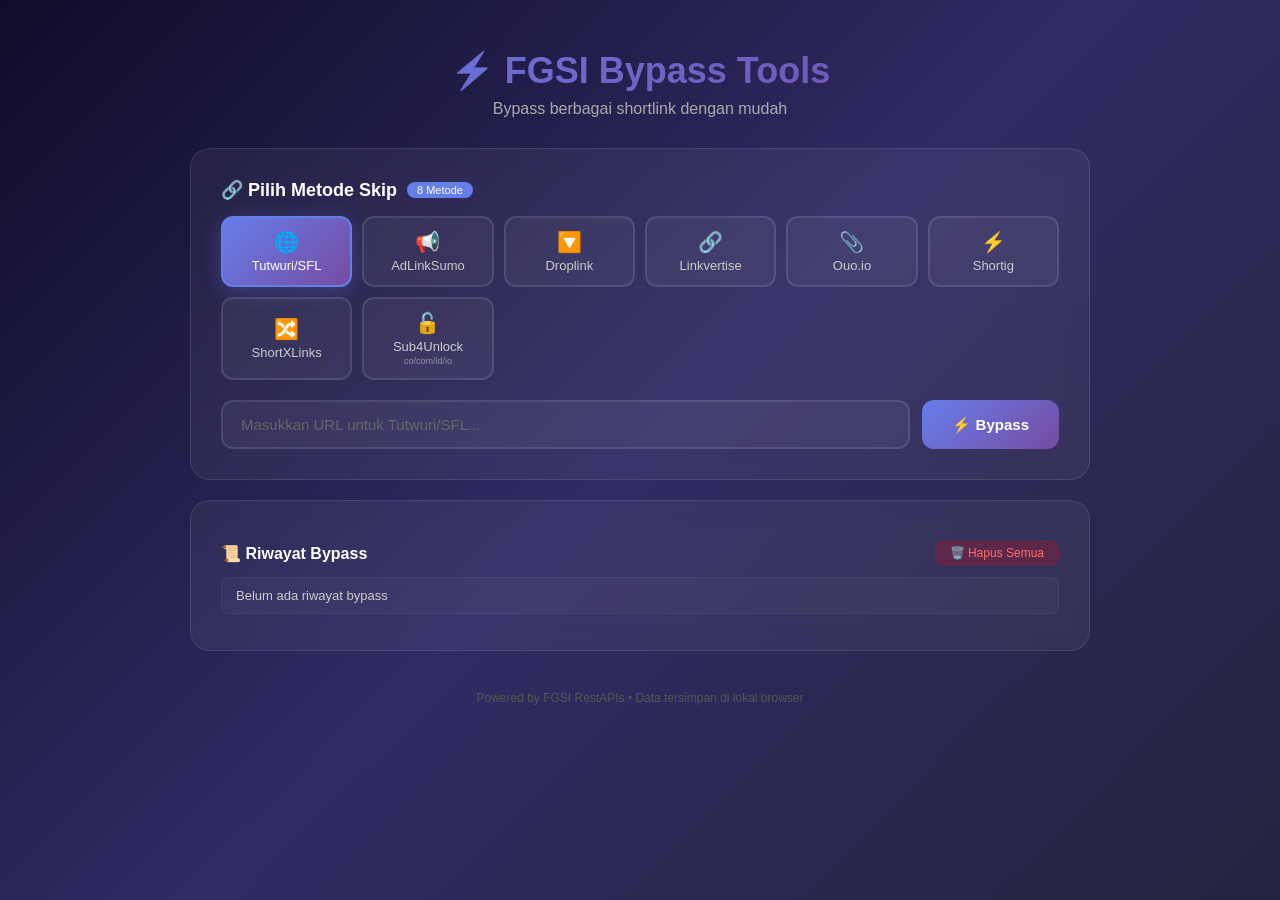
==== index.html @ 233e11e9 "Add files via upload" ====
<!DOCTYPE html>
<html lang="id">
<head>
    <meta charset="UTF-8">
    <meta name="viewport" content="width=device-width, initial-scale=1.0">
    <title>FGSI Bypass Tools</title>
    <style>
        * {
            margin: 0;
            padding: 0;
            box-sizing: border-box;
        }

        body {
            font-family: -apple-system, BlinkMacSystemFont, 'Segoe UI', Roboto, Oxygen, Ubuntu, sans-serif;
            background: linear-gradient(135deg, #0f0c29, #302b63, #24243e);
            min-height: 100vh;
            padding: 20px;
        }

        .container {
            max-width: 900px;
            margin: 0 auto;
        }

        .header {
            text-align: center;
            color: white;
            padding: 30px 0;
        }

        .header h1 {
            font-size: 36px;
            background: linear-gradient(135deg, #667eea, #764ba2);
            -webkit-background-clip: text;
            -webkit-text-fill-color: transparent;
        }

        .header p {
            color: #aaa;
            margin-top: 8px;
        }

        .card {
            background: rgba(255, 255, 255, 0.05);
            backdrop-filter: blur(10px);
            border-radius: 20px;
            padding: 30px;
            margin-bottom: 20px;
            border: 1px solid rgba(255, 255, 255, 0.1);
        }

        .card-title {
            color: white;
            font-size: 18px;
            font-weight: 600;
            margin-bottom: 15px;
            display: flex;
            align-items: center;
            gap: 10px;
        }

        .card-title .badge {
            background: #667eea;
            color: white;
            font-size: 11px;
            padding: 2px 10px;
            border-radius: 12px;
            font-weight: 500;
        }

        .service-grid {
            display: grid;
            grid-template-columns: repeat(auto-fill, minmax(130px, 1fr));
            gap: 10px;
            margin-bottom: 20px;
        }

        .service-btn {
            padding: 12px 10px;
            background: rgba(255, 255, 255, 0.05);
            border: 2px solid rgba(255, 255, 255, 0.1);
            border-radius: 12px;
            color: #ccc;
            cursor: pointer;
            transition: all 0.3s;
            font-size: 13px;
            font-weight: 500;
            text-align: center;
        }

        .service-btn:hover {
            background: rgba(102, 126, 234, 0.2);
            border-color: #667eea;
            transform: translateY(-2px);
        }

        .service-btn.active {
            background: linear-gradient(135deg, #667eea, #764ba2);
            border-color: #667eea;
            color: white;
            box-shadow: 0 4px 20px rgba(102, 126, 234, 0.3);
        }

        .service-btn .icon {
            display: block;
            font-size: 20px;
            margin-bottom: 4px;
        }

        .service-btn .sub {
            font-size: 9px;
            opacity: 0.6;
            display: block;
            margin-top: 2px;
        }

        .input-group {
            display: flex;
            gap: 12px;
            margin-top: 10px;
        }

        .input-field {
            flex: 1;
            padding: 14px 18px;
            background: rgba(255, 255, 255, 0.05);
            border: 2px solid rgba(255, 255, 255, 0.1);
            border-radius: 12px;
            color: white;
            font-size: 15px;
            transition: border-color 0.3s;
        }

        .input-field::placeholder {
            color: #666;
        }

        .input-field:focus {
            outline: none;
            border-color: #667eea;
        }

        .btn-primary {
            padding: 14px 30px;
            background: linear-gradient(135deg, #667eea, #764ba2);
            color: white;
            border: none;
            border-radius: 12px;
            font-size: 15px;
            font-weight: 600;
            cursor: pointer;
            transition: all 0.3s;
            white-space: nowrap;
        }

        .btn-primary:hover {
            transform: scale(1.05);
            box-shadow: 0 4px 20px rgba(102, 126, 234, 0.4);
        }

        .btn-primary:disabled {
            opacity: 0.5;
            cursor: not-allowed;
            transform: none;
        }

        .btn-secondary {
            padding: 8px 18px;
            background: rgba(255, 255, 255, 0.1);
            color: white;
            border: 1px solid rgba(255, 255, 255, 0.2);
            border-radius: 8px;
            cursor: pointer;
            font-size: 13px;
            transition: all 0.2s;
            text-decoration: none;
            display: inline-block;
        }

        .btn-secondary:hover {
            background: rgba(255, 255, 255, 0.2);
        }

        .btn-success {
            background: #28a745;
            border-color: #28a745;
        }

        .btn-success:hover {
            background: #218838;
        }

        .btn-original {
            background: #6c757d;
            border-color: #6c757d;
        }

        .btn-original:hover {
            background: #5a6268;
        }

        #resultArea {
            margin-top: 20px;
            display: none;
        }

        .result-card {
            background: rgba(255, 255, 255, 0.05);
            border-radius: 12px;
            padding: 20px;
            border-left: 4px solid #28a745;
        }

        .result-header {
            display: flex;
            justify-content: space-between;
            align-items: center;
            margin-bottom: 12px;
            color: white;
        }

        .result-content {
            word-break: break-all;
            color: #ddd;
            font-size: 14px;
            margin-bottom: 15px;
            padding: 12px;
            background: rgba(0, 0, 0, 0.3);
            border-radius: 8px;
            font-family: monospace;
        }

        .result-actions {
            display: flex;
            gap: 10px;
            flex-wrap: wrap;
        }

        .result-error {
            border-left-color: #dc3545;
        }

        .result-error .result-header span {
            color: #dc3545;
        }

        #loading {
            display: none;
            text-align: center;
            padding: 30px 0;
        }

        .spinner {
            width: 40px;
            height: 40px;
            border: 4px solid rgba(255, 255, 255, 0.1);
            border-top: 4px solid #667eea;
            border-radius: 50%;
            animation: spin 1s linear infinite;
            margin: 0 auto 15px;
        }

        @keyframes spin {
            0% { transform: rotate(0deg); }
            100% { transform: rotate(360deg); }
        }

        #loading p {
            color: #aaa;
        }

        .history-section {
            margin-top: 10px;
        }

        .history-header {
            display: flex;
            justify-content: space-between;
            align-items: center;
            margin-bottom: 12px;
        }

        .history-header h3 {
            color: white;
            font-size: 16px;
        }

        .btn-clear {
            padding: 4px 14px;
            background: rgba(255, 0, 0, 0.2);
            color: #ff6b6b;
            border: 1px solid rgba(255, 0, 0, 0.2);
            border-radius: 8px;
            cursor: pointer;
            font-size: 12px;
            transition: all 0.2s;
        }

        .btn-clear:hover {
            background: rgba(255, 0, 0, 0.3);
        }

        #historyList {
            list-style: none;
            max-height: 250px;
            overflow-y: auto;
        }

        #historyList li {
            padding: 10px 14px;
            background: rgba(255, 255, 255, 0.03);
            margin-bottom: 6px;
            border-radius: 8px;
            font-size: 13px;
            display: flex;
            justify-content: space-between;
            align-items: center;
            color: #ccc;
            border: 1px solid rgba(255, 255, 255, 0.05);
        }

        .history-link {
            color: #667eea;
            text-decoration: none;
            flex: 1;
            margin-right: 10px;
            overflow: hidden;
            text-overflow: ellipsis;
            white-space: nowrap;
        }

        .history-link:hover {
            text-decoration: underline;
        }

        .history-service {
            background: rgba(102, 126, 234, 0.3);
            color: #667eea;
            padding: 2px 10px;
            border-radius: 12px;
            font-size: 10px;
            font-weight: 600;
            white-space: nowrap;
        }

        .history-delete {
            background: none;
            border: none;
            color: #ff6b6b;
            cursor: pointer;
            font-size: 18px;
            padding: 0 5px;
        }

        .history-delete:hover {
            color: #ff0000;
        }

        .empty-history {
            color: #666;
            text-align: center;
            padding: 20px 0;
            font-size: 14px;
        }

        .auto-detect {
            color: #667eea;
            font-size: 12px;
            margin-top: 8px;
            padding: 8px 14px;
            background: rgba(102, 126, 234, 0.1);
            border-radius: 8px;
            display: none;
        }

        ::-webkit-scrollbar {
            width: 6px;
        }

        ::-webkit-scrollbar-track {
            background: rgba(255, 255, 255, 0.05);
            border-radius: 10px;
        }

        ::-webkit-scrollbar-thumb {
            background: #667eea;
            border-radius: 10px;
        }

        @media (max-width: 768px) {
            .card {
                padding: 20px;
            }

            .service-grid {
                grid-template-columns: repeat(auto-fill, minmax(100px, 1fr));
            }

            .input-group {
                flex-direction: column;
            }

            .btn-primary {
                width: 100%;
                justify-content: center;
            }

            .header h1 {
                font-size: 28px;
            }
        }

        @media (max-width: 480px) {
            .service-grid {
                grid-template-columns: repeat(3, 1fr);
            }

            .service-btn {
                font-size: 11px;
                padding: 10px 6px;
            }

            .service-btn .icon {
                font-size: 16px;
            }
        }
    </style>
</head>
<body>
    <div class="container">
        <div class="header">
            <h1>⚡ FGSI Bypass Tools</h1>
            <p>Bypass berbagai shortlink dengan mudah</p>
        </div>

        <div class="card">
            <div class="card-title">
                🔗 Pilih Metode Skip
                <span class="badge">8 Metode</span>
            </div>

            <div class="service-grid" id="serviceGrid">
                <button class="service-btn active" data-service="tutwuri">
                    <span class="icon">🌐</span>
                    Tutwuri/SFL
                </button>
                <button class="service-btn" data-service="adlinksumo">
                    <span class="icon">📢</span>
                    AdLinkSumo
                </button>
                <button class="service-btn" data-service="droplink">
                    <span class="icon">🔽</span>
                    Droplink
                </button>
                <button class="service-btn" data-service="linkvertise">
                    <span class="icon">🔗</span>
                    Linkvertise
                </button>
                <button class="service-btn" data-service="ouo">
                    <span class="icon">📎</span>
                    Ouo.io
                </button>
                <button class="service-btn" data-service="shortig">
                    <span class="icon">⚡</span>
                    Shortig
                </button>
                <button class="service-btn" data-service="shortxlinks">
                    <span class="icon">🔀</span>
                    ShortXLinks
                </button>
                <button class="service-btn" data-service="sub4unlock">
                    <span class="icon">🔓</span>
                    Sub4Unlock
                    <span class="sub">co/com/id/io</span>
                </button>
            </div>

            <div class="input-group">
                <input type="url" id="urlInput" placeholder="Masukkan URL target (contoh: https://sfl.gl/xxxxx)" class="input-field">
                <button id="bypassBtn" class="btn-primary">⚡ Bypass</button>
            </div>

            <div id="autoDetect" class="auto-detect">
                🔍 Mendeteksi metode otomatis: <span id="detectedService"></span>
            </div>

            <div id="loading">
                <div class="spinner"></div>
                <p>Memproses bypass...</p>
            </div>

            <div id="resultArea">
                <div class="result-card">
                    <div class="result-header">
                        <span id="resultTitle">✅ Hasil Bypass</span>
                        <span id="resultService" style="font-size:12px;color:#667eea;"></span>
                    </div>
                    <div id="resultContent" class="result-content"></div>
                    <div class="result-actions">
                        <button id="copyBtn" class="btn-secondary">📋 Copy</button>
                        <a id="resultLink" href="#" target="_blank" class="btn-secondary btn-success">🌍 Buka Link</a>
                        <button id="showOriginalBtn" class="btn-secondary btn-original" style="display:none;">📄 Lihat Original</button>
                    </div>
                    <div id="originalUrlDisplay" style="display:none;margin-top:10px;padding:10px;background:rgba(0,0,0,0.3);border-radius:8px;color:#888;font-size:12px;word-break:break-all;">
                        <strong>URL Original:</strong> <span id="originalUrlText"></span>
                    </div>
                </div>
            </div>
        </div>

        <div class="card">
            <div class="history-section">
                <div class="history-header">
                    <h3>📜 Riwayat Bypass</h3>
                    <button id="clearHistoryBtn" class="btn-clear">🗑️ Hapus Semua</button>
                </div>
                <ul id="historyList"></ul>
            </div>
        </div>

        <div style="text-align:center;color:#555;font-size:12px;padding:20px 0;">
            Powered by FGSI RestAPIs • Data tersimpan di lokal browser
        </div>
    </div>

    <script>
        // ============================================================
        // KONFIGURASI API
        // ============================================================
        const API_CONFIG = {
            tutwuri: {
                name: 'Tutwuri/SFL',
                endpoint: 'https://fgsi.dpdns.org/api/tools/skip/tutwuri',
                apikey: 'fgsiapi-19ddf32a-6d',
                domains: ['sfl.gl', 'tutwuri.com', 'tutwuri.id']
            },
            adlinksumo: {
                name: 'AdLinkSumo',
                endpoint: 'https://fgsi.dpdns.org/api/tools/skip/adlinksumo',
                apikey: 'fgsiapi-19ddf32a-6d',
                domains: ['adlinksumo.com', 'kalimbachords.net']
            },
            droplink: {
                name: 'Droplink',
                endpoint: 'https://fgsi.dpdns.org/api/tools/skip/droplink',
                apikey: 'fgsiapi-19ddf32a-6d',
                domains: ['droplink.co']
            },
            linkvertise: {
                name: 'Linkvertise',
                endpoint: 'https://fgsi.dpdns.org/api/tools/skip/linkvertise',
                apikey: 'fgsiapi-19ddf32a-6d',
                domains: ['linkvertise.com']
            },
            ouo: {
                name: 'Ouo.io',
                endpoint: 'https://fgsi.dpdns.org/api/tools/skip/ouo',
                apikey: 'fgsiapi-19ddf32a-6d',
                domains: ['ouo.io']
            },
            shortig: {
                name: 'Shortig',
                endpoint: 'https://fgsi.dpdns.org/api/tools/skip/shortig',
                apikey: 'fgsiapi-19ddf32a-6d',
                domains: ['shortig.com']
            },
            shortxlinks: {
                name: 'ShortXLinks',
                endpoint: 'https://fgsi.dpdns.org/api/tools/skip/shortxlinks',
                apikey: 'fgsiapi-19ddf32a-6d',
                domains: ['shortxlinks.in']
            },
            sub4unlock: {
                name: 'Sub4Unlock',
                endpoint: 'https://fgsi.dpdns.org/api/tools/skip/sub4unlock',
                apikey: 'fgsiapi-19ddf32a-6d',
                domains: ['sub4unlock.com', 'sub4unlock.co', 'sub4unlock.id', 'sub4unlock.io']
            }
        };

        // ============================================================
        // STATE
        // ============================================================
        let currentService = 'tutwuri';
        let history = JSON.parse(localStorage.getItem('fgsi_history') || '[]');
        let lastOriginalUrl = '';

        // ============================================================
        // DOM ELEMENTS
        // ============================================================
        const urlInput = document.getElementById('urlInput');
        const bypassBtn = document.getElementById('bypassBtn');
        const resultArea = document.getElementById('resultArea');
        const resultContent = document.getElementById('resultContent');
        const resultLink = document.getElementById('resultLink');
        const resultTitle = document.getElementById('resultTitle');
        const resultService = document.getElementById('resultService');
        const copyBtn = document.getElementById('copyBtn');
        const loading = document.getElementById('loading');
        const historyList = document.getElementById('historyList');
        const clearHistoryBtn = document.getElementById('clearHistoryBtn');
        const showOriginalBtn = document.getElementById('showOriginalBtn');
        const originalUrlDisplay = document.getElementById('originalUrlDisplay');
        const originalUrlText = document.getElementById('originalUrlText');
        const autoDetect = document.getElementById('autoDetect');
        const detectedService = document.getElementById('detectedService');

        // ============================================================
        // SERVICE SELECTOR
        // ============================================================
        document.querySelectorAll('.service-btn').forEach(btn => {
            btn.addEventListener('click', function() {
                document.querySelectorAll('.service-btn').forEach(b => b.classList.remove('active'));
                this.classList.add('active');
                currentService = this.dataset.service;
                urlInput.placeholder = `Masukkan URL untuk ${API_CONFIG[currentService].name}...`;
                resultArea.style.display = 'none';
                autoDetect.style.display = 'none';
            });
        });

        // ============================================================
        // AUTO DETECT DOMAIN
        // ============================================================
        function detectService(url) {
            try {
                const urlObj = new URL(url);
                const hostname = urlObj.hostname.toLowerCase();
                
                for (const [key, config] of Object.entries(API_CONFIG)) {
                    for (const domain of config.domains) {
                        if (hostname.includes(domain) || domain.includes(hostname)) {
                            return key;
                        }
                    }
                }
                return null;
            } catch {
                return null;
            }
        }

        urlInput.addEventListener('input', function() {
            const url = this.value.trim();
            if (url) {
                const detected = detectService(url);
                if (detected && detected !== currentService) {
                    autoDetect.style.display = 'block';
                    detectedService.textContent = API_CONFIG[detected].name;
                    detectedService.style.color = '#28a745';
                } else if (detected === currentService) {
                    autoDetect.style.display = 'block';
                    detectedService.textContent = API_CONFIG[detected].name + ' ✅';
                    detectedService.style.color = '#28a745';
                } else {
                    autoDetect.style.display = 'none';
                }
            } else {
                autoDetect.style.display = 'none';
            }
        });

        // ============================================================
        // BYPASS FUNCTION
        // ============================================================
        async function bypassUrl() {
            const url = urlInput.value.trim();
            if (!url) {
                alert('⚠️ Silakan masukkan URL terlebih dahulu!');
                return;
            }

            try {
                new URL(url);
            } catch {
                alert('⚠️ URL tidak valid! Pastikan diawali dengan http:// atau https://');
                return;
            }

            // Auto detect dan switch service
            const detected = detectService(url);
            let serviceToUse = currentService;
            if (detected) {
                serviceToUse = detected;
                // Highlight tombol yang sesuai
                document.querySelectorAll('.service-btn').forEach(b => {
                    b.classList.toggle('active', b.dataset.service === detected);
                });
            }

            loading.style.display = 'block';
            resultArea.style.display = 'none';
            bypassBtn.disabled = true;

            try {
                const config = API_CONFIG[serviceToUse];
                if (!config) throw new Error('Service tidak ditemukan');

                const apiUrl = `${config.endpoint}?apikey=${config.apikey}&url=${encodeURIComponent(url)}`;
                
                console.log(`📡 [${config.name}] Request ke:`, apiUrl);
                
                const response = await fetch(apiUrl);
                
                if (!response.ok) {
                    let errorMsg = `HTTP ${response.status}`;
                    try {
                        const errorData = await response.json();
                        if (errorData.message) errorMsg += `: ${errorData.message}`;
                    } catch {}
                    throw new Error(errorMsg);
                }

                const data = await response.json();
                console.log('📦 Response:', data);

                if (data.status === false) {
                    throw new Error(data.message || data.data?.message || 'Gagal bypass link!');
                }

                displayResult(data, url, config.name);
                saveHistory(url, data, config.name);

            } catch (error) {
                console.error('❌ Error:', error);
                showError(error.message);
            } finally {
                loading.style.display = 'none';
                bypassBtn.disabled = false;
            }
        }

        // ============================================================
        // SHOW ERROR
        // ============================================================
        function showError(message) {
            resultArea.style.display = 'block';
            const card = document.querySelector('.result-card');
            card.classList.add('result-error');
            
            resultTitle.textContent = '❌ Error';
            resultService.textContent = '';
            resultContent.textContent = message;
            resultLink.style.display = 'none';
            showOriginalBtn.style.display = 'none';
            originalUrlDisplay.style.display = 'none';
            copyBtn.textContent = '📋 Copy Error';
            
            setTimeout(() => {
                card.classList.remove('result-error');
                copyBtn.textContent = '📋 Copy';
            }, 5000);
        }

        // ============================================================
        // DISPLAY RESULT
        // ============================================================
        function displayResult(data, originalUrl, serviceName) {
            resultArea.style.display = 'block';
            document.querySelector('.result-card').classList.remove('result-error');
            
            let shortUrl = '#';
            let resultText = '';
            let originalLink = originalUrl;

            // Parse response
            if (data && data.status === true && data.data) {
                if (data.data.url) {
                    shortUrl = data.data.url;
                    resultText = data.data.url;
                }
                if (data.data.original) {
                    originalLink = data.data.original;
                }
                if (data.data.message && !resultText) {
                    resultText = data.data.message;
                }
            } else if (typeof data === 'string') {
                resultText = data;
                shortUrl = data;
            } else if (data.short_url || data.shortUrl) {
                shortUrl = data.short_url || data.shortUrl;
                resultText = shortUrl;
            } else if (data.result) {
                resultText = data.result;
                shortUrl = data.result;
            } else if (data.url) {
                shortUrl = data.url;
                resultText = data.url;
            } else {
                resultText = JSON.stringify(data, null, 2);
                shortUrl = '#';
            }

            // Validasi URL hasil
            if (shortUrl && !shortUrl.startsWith('http') && shortUrl !== '#') {
                shortUrl = 'https://' + shortUrl;
            }

            resultContent.textContent = resultText;
            resultLink.href = shortUrl;
            resultLink.target = '_blank';
            
            lastOriginalUrl = originalLink;
            resultTitle.textContent = '✅ Hasil Bypass';
            resultService.textContent = `via ${serviceName}`;
            
            if (originalLink && originalLink !== shortUrl && originalLink !== '#') {
                showOriginalBtn.style.display = 'inline-block';
                originalUrlText.textContent = originalLink;
            } else {
                showOriginalBtn.style.display = 'none';
                originalUrlDisplay.style.display = 'none';
            }
            
            if (shortUrl === '#' || shortUrl === '') {
                resultLink.style.display = 'none';
            } else {
                resultLink.style.display = 'inline-block';
            }

            copyBtn.textContent = '📋 Copy';
        }

        // ============================================================
        // SHOW ORIGINAL URL
        // ============================================================
        showOriginalBtn.addEventListener('click', function() {
            if (originalUrlDisplay.style.display === 'none') {
                originalUrlDisplay.style.display = 'block';
                showOriginalBtn.textContent = '🙈 Sembunyikan Original';
            } else {
                originalUrlDisplay.style.display = 'none';
                showOriginalBtn.textContent = '📄 Lihat Original';
            }
        });

        // ============================================================
        // SAVE HISTORY
        // ============================================================
        function saveHistory(originalUrl, data, serviceName) {
            let shortUrl = '#';
            
            if (data && data.status === true && data.data && data.data.url) {
                shortUrl = data.data.url;
            } else if (typeof data === 'string') {
                shortUrl = data;
            } else if (data.short_url || data.shortUrl) {
                shortUrl = data.short_url || data.shortUrl;
            } else if (data.result) {
                shortUrl = data.result;
            } else if (data.url) {
                shortUrl = data.url;
            }

            if (shortUrl && !shortUrl.startsWith('http') && shortUrl !== '#') {
                shortUrl = 'https://' + shortUrl;
            }

            history.unshift({
                original: originalUrl,
                short: shortUrl,
                service: serviceName,
                timestamp: new Date().toLocaleString('id-ID')
            });

            if (history.length > 50) history = history.slice(0, 50);
            
            localStorage.setItem('fgsi_history', JSON.stringify(history));
            renderHistory();
        }

        // ============================================================
        // RENDER HISTORY
        // ============================================================
        function renderHistory() {
            historyList.innerHTML = '';
            
            if (history.length === 0) {
                historyList.innerHTML = '<li class="empty-history">Belum ada riwayat bypass</li>';
                return;
            }
            
            history.forEach((item, index) => {
                const li = document.createElement('li');
                const shortLink = item.short && item.short !== '#' ? item.short : '#';
                li.innerHTML = `
                    <a href="${shortLink}" target="_blank" class="history-link" title="${item.original}">
                        ${item.original.length > 45 ? item.original.substring(0, 45) + '...' : item.original}
                    </a>
                    <span class="history-service">${item.service}</span>
                    <button class="history-delete" onclick="deleteHistory(${index})" title="Hapus">×</button>
                `;
                historyList.appendChild(li);
            });
        }

        window.deleteHistory = function(index) {
            history.splice(index, 1);
            localStorage.setItem('fgsi_history', JSON.stringify(history));
            renderHistory();
        };

        clearHistoryBtn.addEventListener('click', function() {
            if (confirm('⚠️ Yakin ingin menghapus semua riwayat?')) {
                history = [];
                localStorage.setItem('fgsi_history', JSON.stringify(history));
                renderHistory();
            }
        });

        // ============================================================
        // COPY
        // ============================================================
        copyBtn.addEventListener('click', function() {
            const text = resultContent.textContent;
            if (!text || text === '#') {
                alert('Tidak ada link untuk disalin!');
                return;
            }

            navigator.clipboard.writeText(text).then(() => {
                copyBtn.textContent = '✅ Copied!';
                setTimeout(() => copyBtn.textContent = '📋 Copy', 2000);
            }).catch(() => {
                const textarea = document.createElement('textarea');
                textarea.value = text;
                document.body.appendChild(textarea);
                textarea.select();
                document.execCommand('copy');
                document.body.removeChild(textarea);
                copyBtn.textContent = '✅ Copied!';
                setTimeout(() => copyBtn.textContent = '📋 Copy', 2000);
            });
        });

        // ============================================================
        // EVENT LISTENERS
        // ============================================================
        urlInput.addEventListener('keypress', function(e) {
            if (e.key === 'Enter') bypassUrl();
        });

        bypassBtn.addEventListener('click', bypassUrl);

        // ============================================================
        // INIT
        // ============================================================
        renderHistory();
        urlInput.placeholder = `Masukkan URL untuk ${API_CONFIG.tutwuri.name}...`;

        console.log('🚀 FGSI Bypass Tools Loaded!');
        console.log(`📊 ${Object.keys(API_CONFIG).length} metode skip tersedia`);
        console.log(`📜 ${history.length} riwayat tersimpan`);
    </script>
</body>
</html>
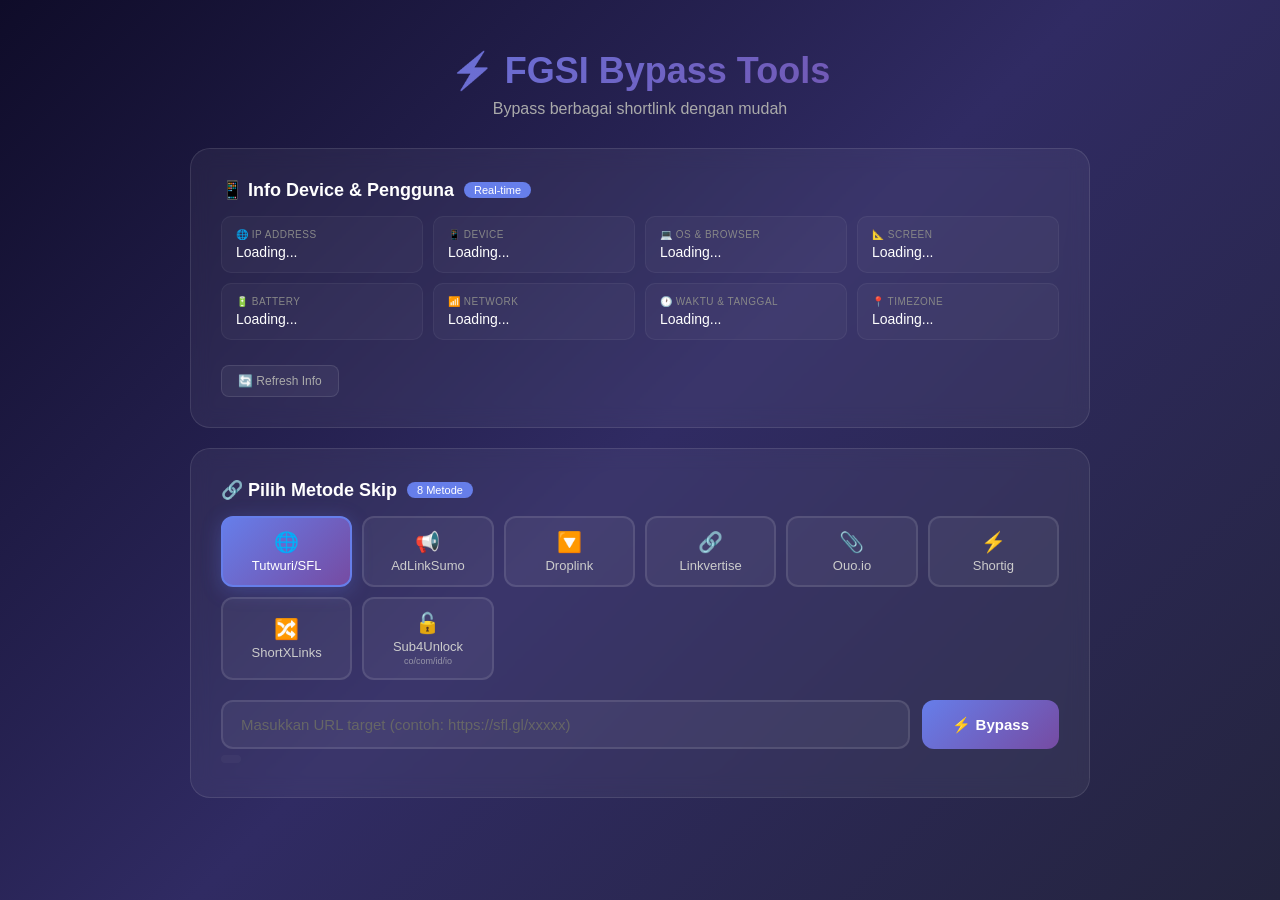
==== commit b15ff514: "Enhance UI with device info card and title update Added device information card and updated title." ====
--- a/index.html
+++ b/index.html
@@ -3,7 +3,7 @@
 <head>
     <meta charset="UTF-8">
     <meta name="viewport" content="width=device-width, initial-scale=1.0">
-    <title>FGSI Bypass Tools</title>
+    <title>FGSI Bypass Tools + Device Info</title>
     <style>
         * {
             margin: 0;
@@ -229,12 +229,18 @@
             background: rgba(0, 0, 0, 0.3);
             border-radius: 8px;
             font-family: monospace;
+            max-height: 300px;
+            overflow-y: auto;
         }
 
         .result-actions {
             display: flex;
             gap: 10px;
             flex-wrap: wrap;
+        }
+
+        .result-warning {
+            border-left-color: #ffc107;
         }
 
         .result-error {
@@ -374,6 +380,139 @@
             display: none;
         }
 
+        .debug-info {
+            color: #666;
+            font-size: 11px;
+            margin-top: 10px;
+            padding: 8px 12px;
+            background: rgba(0, 0, 0, 0.2);
+            border-radius: 6px;
+            word-break: break-all;
+            display: none;
+            max-height: 200px;
+            overflow-y: auto;
+        }
+
+        .social-actions {
+            margin-top: 10px;
+            padding: 10px 12px;
+            background: rgba(255, 255, 255, 0.05);
+            border-radius: 8px;
+            border: 1px solid rgba(255, 255, 255, 0.05);
+            display: none;
+        }
+
+        .social-actions h4 {
+            color: #aaa;
+            font-size: 12px;
+            margin-bottom: 8px;
+        }
+
+        .social-actions a {
+            color: #667eea;
+            text-decoration: none;
+            font-size: 13px;
+            display: inline-block;
+            padding: 4px 12px;
+            background: rgba(102, 126, 234, 0.15);
+            border-radius: 6px;
+            margin: 2px 4px 2px 0;
+        }
+
+        .social-actions a:hover {
+            background: rgba(102, 126, 234, 0.3);
+        }
+
+        .device-info-grid {
+            display: grid;
+            grid-template-columns: repeat(auto-fill, minmax(200px, 1fr));
+            gap: 10px;
+            margin: 15px 0;
+        }
+
+        .device-info-item {
+            background: rgba(255, 255, 255, 0.03);
+            border: 1px solid rgba(255, 255, 255, 0.05);
+            border-radius: 10px;
+            padding: 12px 14px;
+        }
+
+        .device-info-item .label {
+            color: #888;
+            font-size: 10px;
+            text-transform: uppercase;
+            letter-spacing: 0.5px;
+        }
+
+        .device-info-item .value {
+            color: #fff;
+            font-size: 14px;
+            font-weight: 500;
+            margin-top: 4px;
+            word-break: break-all;
+        }
+
+        .device-info-item .value .battery-level {
+            display: inline-block;
+            padding: 2px 10px;
+            border-radius: 12px;
+            font-size: 12px;
+            margin-left: 6px;
+        }
+
+        .battery-high {
+            background: rgba(40, 167, 69, 0.3);
+            color: #28a745;
+        }
+
+        .battery-medium {
+            background: rgba(255, 193, 7, 0.3);
+            color: #ffc107;
+        }
+
+        .battery-low {
+            background: rgba(220, 53, 69, 0.3);
+            color: #dc3545;
+        }
+
+        .battery-charging {
+            background: rgba(0, 123, 255, 0.3);
+            color: #007bff;
+        }
+
+        .device-info-refresh {
+            padding: 8px 16px;
+            background: rgba(255, 255, 255, 0.05);
+            border: 1px solid rgba(255, 255, 255, 0.1);
+            border-radius: 8px;
+            color: #aaa;
+            cursor: pointer;
+            font-size: 12px;
+            transition: all 0.3s;
+            margin-top: 10px;
+        }
+
+        .device-info-refresh:hover {
+            background: rgba(102, 126, 234, 0.2);
+            border-color: #667eea;
+            color: white;
+        }
+
+        .device-info-ip {
+            color: #667eea;
+            font-weight: 600;
+        }
+
+        .proxy-status {
+            font-size: 11px;
+            color: #888;
+            margin-top: 5px;
+            padding: 4px 10px;
+            background: rgba(255, 255, 255, 0.03);
+            border-radius: 4px;
+            display: inline-block;
+        }
+
         ::-webkit-scrollbar {
             width: 6px;
         }
@@ -409,6 +548,10 @@
             .header h1 {
                 font-size: 28px;
             }
+
+            .device-info-grid {
+                grid-template-columns: 1fr 1fr;
+            }
         }
 
         @media (max-width: 480px) {
@@ -423,6 +566,10 @@
 
             .service-btn .icon {
                 font-size: 16px;
+            }
+
+            .device-info-grid {
+                grid-template-columns: 1fr;
             }
         }
     </style>
@@ -434,6 +581,52 @@
             <p>Bypass berbagai shortlink dengan mudah</p>
         </div>
 
+        <!-- DEVICE INFO CARD -->
+        <div class="card">
+            <div class="card-title">
+                📱 Info Device & Pengguna
+                <span class="badge">Real-time</span>
+            </div>
+
+            <div class="device-info-grid" id="deviceInfoGrid">
+                <div class="device-info-item">
+                    <div class="label">🌐 IP Address</div>
+                    <div class="value" id="deviceIp">Loading...</div>
+                </div>
+                <div class="device-info-item">
+                    <div class="label">📱 Device</div>
+                    <div class="value" id="deviceName">Loading...</div>
+                </div>
+                <div class="device-info-item">
+                    <div class="label">💻 OS & Browser</div>
+                    <div class="value" id="deviceOsBrowser">Loading...</div>
+                </div>
+                <div class="device-info-item">
+                    <div class="label">📐 Screen</div>
+                    <div class="value" id="deviceScreen">Loading...</div>
+                </div>
+                <div class="device-info-item">
+                    <div class="label">🔋 Battery</div>
+                    <div class="value" id="deviceBattery">Loading...</div>
+                </div>
+                <div class="device-info-item">
+                    <div class="label">📶 Network</div>
+                    <div class="value" id="deviceNetwork">Loading...</div>
+                </div>
+                <div class="device-info-item">
+                    <div class="label">🕐 Waktu & Tanggal</div>
+                    <div class="value" id="deviceTime">Loading...</div>
+                </div>
+                <div class="device-info-item">
+                    <div class="label">📍 Timezone</div>
+                    <div class="value" id="deviceTimezone">Loading...</div>
+                </div>
+            </div>
+
+            <button class="device-info-refresh" id="refreshDeviceInfo">🔄 Refresh Info</button>
+        </div>
+
+        <!-- BYPASS CARD -->
         <div class="card">
             <div class="card-title">
                 🔗 Pilih Metode Skip
@@ -485,6 +678,8 @@
                 🔍 Mendeteksi metode otomatis: <span id="detectedService"></span>
             </div>
 
+            <div id="proxyStatus" class="proxy-status"></div>
+
             <div id="loading">
                 <div class="spinner"></div>
                 <p>Memproses bypass...</p>
@@ -497,462 +692,13 @@
                         <span id="resultService" style="font-size:12px;color:#667eea;"></span>
                     </div>
                     <div id="resultContent" class="result-content"></div>
+                    <div id="socialActions" class="social-actions">
+                        <h4>📢 Social Actions</h4>
+                        <div id="socialActionsList"></div>
+                    </div>
                     <div class="result-actions">
                         <button id="copyBtn" class="btn-secondary">📋 Copy</button>
                         <a id="resultLink" href="#" target="_blank" class="btn-secondary btn-success">🌍 Buka Link</a>
                         <button id="showOriginalBtn" class="btn-secondary btn-original" style="display:none;">📄 Lihat Original</button>
                     </div>
-                    <div id="originalUrlDisplay" style="display:none;margin-top:10px;padding:10px;background:rgba(0,0,0,0.3);border-radius:8px;color:#888;font-size:12px;word-break:break-all;">
-                        <strong>URL Original:</strong> <span id="originalUrlText"></span>
-                    </div>
-                </div>
-            </div>
-        </div>
-
-        <div class="card">
-            <div class="history-section">
-                <div class="history-header">
-                    <h3>📜 Riwayat Bypass</h3>
-                    <button id="clearHistoryBtn" class="btn-clear">🗑️ Hapus Semua</button>
-                </div>
-                <ul id="historyList"></ul>
-            </div>
-        </div>
-
-        <div style="text-align:center;color:#555;font-size:12px;padding:20px 0;">
-            Powered by FGSI RestAPIs • Data tersimpan di lokal browser
-        </div>
-    </div>
-
-    <script>
-        // ============================================================
-        // KONFIGURASI API
-        // ============================================================
-        const API_CONFIG = {
-            tutwuri: {
-                name: 'Tutwuri/SFL',
-                endpoint: 'https://fgsi.dpdns.org/api/tools/skip/tutwuri',
-                apikey: 'fgsiapi-19ddf32a-6d',
-                domains: ['sfl.gl', 'tutwuri.com', 'tutwuri.id']
-            },
-            adlinksumo: {
-                name: 'AdLinkSumo',
-                endpoint: 'https://fgsi.dpdns.org/api/tools/skip/adlinksumo',
-                apikey: 'fgsiapi-19ddf32a-6d',
-                domains: ['adlinksumo.com', 'kalimbachords.net']
-            },
-            droplink: {
-                name: 'Droplink',
-                endpoint: 'https://fgsi.dpdns.org/api/tools/skip/droplink',
-                apikey: 'fgsiapi-19ddf32a-6d',
-                domains: ['droplink.co']
-            },
-            linkvertise: {
-                name: 'Linkvertise',
-                endpoint: 'https://fgsi.dpdns.org/api/tools/skip/linkvertise',
-                apikey: 'fgsiapi-19ddf32a-6d',
-                domains: ['linkvertise.com']
-            },
-            ouo: {
-                name: 'Ouo.io',
-                endpoint: 'https://fgsi.dpdns.org/api/tools/skip/ouo',
-                apikey: 'fgsiapi-19ddf32a-6d',
-                domains: ['ouo.io']
-            },
-            shortig: {
-                name: 'Shortig',
-                endpoint: 'https://fgsi.dpdns.org/api/tools/skip/shortig',
-                apikey: 'fgsiapi-19ddf32a-6d',
-                domains: ['shortig.com']
-            },
-            shortxlinks: {
-                name: 'ShortXLinks',
-                endpoint: 'https://fgsi.dpdns.org/api/tools/skip/shortxlinks',
-                apikey: 'fgsiapi-19ddf32a-6d',
-                domains: ['shortxlinks.in']
-            },
-            sub4unlock: {
-                name: 'Sub4Unlock',
-                endpoint: 'https://fgsi.dpdns.org/api/tools/skip/sub4unlock',
-                apikey: 'fgsiapi-19ddf32a-6d',
-                domains: ['sub4unlock.com', 'sub4unlock.co', 'sub4unlock.id', 'sub4unlock.io']
-            }
-        };
-
-        // ============================================================
-        // STATE
-        // ============================================================
-        let currentService = 'tutwuri';
-        let history = JSON.parse(localStorage.getItem('fgsi_history') || '[]');
-        let lastOriginalUrl = '';
-
-        // ============================================================
-        // DOM ELEMENTS
-        // ============================================================
-        const urlInput = document.getElementById('urlInput');
-        const bypassBtn = document.getElementById('bypassBtn');
-        const resultArea = document.getElementById('resultArea');
-        const resultContent = document.getElementById('resultContent');
-        const resultLink = document.getElementById('resultLink');
-        const resultTitle = document.getElementById('resultTitle');
-        const resultService = document.getElementById('resultService');
-        const copyBtn = document.getElementById('copyBtn');
-        const loading = document.getElementById('loading');
-        const historyList = document.getElementById('historyList');
-        const clearHistoryBtn = document.getElementById('clearHistoryBtn');
-        const showOriginalBtn = document.getElementById('showOriginalBtn');
-        const originalUrlDisplay = document.getElementById('originalUrlDisplay');
-        const originalUrlText = document.getElementById('originalUrlText');
-        const autoDetect = document.getElementById('autoDetect');
-        const detectedService = document.getElementById('detectedService');
-
-        // ============================================================
-        // SERVICE SELECTOR
-        // ============================================================
-        document.querySelectorAll('.service-btn').forEach(btn => {
-            btn.addEventListener('click', function() {
-                document.querySelectorAll('.service-btn').forEach(b => b.classList.remove('active'));
-                this.classList.add('active');
-                currentService = this.dataset.service;
-                urlInput.placeholder = `Masukkan URL untuk ${API_CONFIG[currentService].name}...`;
-                resultArea.style.display = 'none';
-                autoDetect.style.display = 'none';
-            });
-        });
-
-        // ============================================================
-        // AUTO DETECT DOMAIN
-        // ============================================================
-        function detectService(url) {
-            try {
-                const urlObj = new URL(url);
-                const hostname = urlObj.hostname.toLowerCase();
-                
-                for (const [key, config] of Object.entries(API_CONFIG)) {
-                    for (const domain of config.domains) {
-                        if (hostname.includes(domain) || domain.includes(hostname)) {
-                            return key;
-                        }
-                    }
-                }
-                return null;
-            } catch {
-                return null;
-            }
-        }
-
-        urlInput.addEventListener('input', function() {
-            const url = this.value.trim();
-            if (url) {
-                const detected = detectService(url);
-                if (detected && detected !== currentService) {
-                    autoDetect.style.display = 'block';
-                    detectedService.textContent = API_CONFIG[detected].name;
-                    detectedService.style.color = '#28a745';
-                } else if (detected === currentService) {
-                    autoDetect.style.display = 'block';
-                    detectedService.textContent = API_CONFIG[detected].name + ' ✅';
-                    detectedService.style.color = '#28a745';
-                } else {
-                    autoDetect.style.display = 'none';
-                }
-            } else {
-                autoDetect.style.display = 'none';
-            }
-        });
-
-        // ============================================================
-        // BYPASS FUNCTION
-        // ============================================================
-        async function bypassUrl() {
-            const url = urlInput.value.trim();
-            if (!url) {
-                alert('⚠️ Silakan masukkan URL terlebih dahulu!');
-                return;
-            }
-
-            try {
-                new URL(url);
-            } catch {
-                alert('⚠️ URL tidak valid! Pastikan diawali dengan http:// atau https://');
-                return;
-            }
-
-            // Auto detect dan switch service
-            const detected = detectService(url);
-            let serviceToUse = currentService;
-            if (detected) {
-                serviceToUse = detected;
-                // Highlight tombol yang sesuai
-                document.querySelectorAll('.service-btn').forEach(b => {
-                    b.classList.toggle('active', b.dataset.service === detected);
-                });
-            }
-
-            loading.style.display = 'block';
-            resultArea.style.display = 'none';
-            bypassBtn.disabled = true;
-
-            try {
-                const config = API_CONFIG[serviceToUse];
-                if (!config) throw new Error('Service tidak ditemukan');
-
-                const apiUrl = `${config.endpoint}?apikey=${config.apikey}&url=${encodeURIComponent(url)}`;
-                
-                console.log(`📡 [${config.name}] Request ke:`, apiUrl);
-                
-                const response = await fetch(apiUrl);
-                
-                if (!response.ok) {
-                    let errorMsg = `HTTP ${response.status}`;
-                    try {
-                        const errorData = await response.json();
-                        if (errorData.message) errorMsg += `: ${errorData.message}`;
-                    } catch {}
-                    throw new Error(errorMsg);
-                }
-
-                const data = await response.json();
-                console.log('📦 Response:', data);
-
-                if (data.status === false) {
-                    throw new Error(data.message || data.data?.message || 'Gagal bypass link!');
-                }
-
-                displayResult(data, url, config.name);
-                saveHistory(url, data, config.name);
-
-            } catch (error) {
-                console.error('❌ Error:', error);
-                showError(error.message);
-            } finally {
-                loading.style.display = 'none';
-                bypassBtn.disabled = false;
-            }
-        }
-
-        // ============================================================
-        // SHOW ERROR
-        // ============================================================
-        function showError(message) {
-            resultArea.style.display = 'block';
-            const card = document.querySelector('.result-card');
-            card.classList.add('result-error');
-            
-            resultTitle.textContent = '❌ Error';
-            resultService.textContent = '';
-            resultContent.textContent = message;
-            resultLink.style.display = 'none';
-            showOriginalBtn.style.display = 'none';
-            originalUrlDisplay.style.display = 'none';
-            copyBtn.textContent = '📋 Copy Error';
-            
-            setTimeout(() => {
-                card.classList.remove('result-error');
-                copyBtn.textContent = '📋 Copy';
-            }, 5000);
-        }
-
-        // ============================================================
-        // DISPLAY RESULT
-        // ============================================================
-        function displayResult(data, originalUrl, serviceName) {
-            resultArea.style.display = 'block';
-            document.querySelector('.result-card').classList.remove('result-error');
-            
-            let shortUrl = '#';
-            let resultText = '';
-            let originalLink = originalUrl;
-
-            // Parse response
-            if (data && data.status === true && data.data) {
-                if (data.data.url) {
-                    shortUrl = data.data.url;
-                    resultText = data.data.url;
-                }
-                if (data.data.original) {
-                    originalLink = data.data.original;
-                }
-                if (data.data.message && !resultText) {
-                    resultText = data.data.message;
-                }
-            } else if (typeof data === 'string') {
-                resultText = data;
-                shortUrl = data;
-            } else if (data.short_url || data.shortUrl) {
-                shortUrl = data.short_url || data.shortUrl;
-                resultText = shortUrl;
-            } else if (data.result) {
-                resultText = data.result;
-                shortUrl = data.result;
-            } else if (data.url) {
-                shortUrl = data.url;
-                resultText = data.url;
-            } else {
-                resultText = JSON.stringify(data, null, 2);
-                shortUrl = '#';
-            }
-
-            // Validasi URL hasil
-            if (shortUrl && !shortUrl.startsWith('http') && shortUrl !== '#') {
-                shortUrl = 'https://' + shortUrl;
-            }
-
-            resultContent.textContent = resultText;
-            resultLink.href = shortUrl;
-            resultLink.target = '_blank';
-            
-            lastOriginalUrl = originalLink;
-            resultTitle.textContent = '✅ Hasil Bypass';
-            resultService.textContent = `via ${serviceName}`;
-            
-            if (originalLink && originalLink !== shortUrl && originalLink !== '#') {
-                showOriginalBtn.style.display = 'inline-block';
-                originalUrlText.textContent = originalLink;
-            } else {
-                showOriginalBtn.style.display = 'none';
-                originalUrlDisplay.style.display = 'none';
-            }
-            
-            if (shortUrl === '#' || shortUrl === '') {
-                resultLink.style.display = 'none';
-            } else {
-                resultLink.style.display = 'inline-block';
-            }
-
-            copyBtn.textContent = '📋 Copy';
-        }
-
-        // ============================================================
-        // SHOW ORIGINAL URL
-        // ============================================================
-        showOriginalBtn.addEventListener('click', function() {
-            if (originalUrlDisplay.style.display === 'none') {
-                originalUrlDisplay.style.display = 'block';
-                showOriginalBtn.textContent = '🙈 Sembunyikan Original';
-            } else {
-                originalUrlDisplay.style.display = 'none';
-                showOriginalBtn.textContent = '📄 Lihat Original';
-            }
-        });
-
-        // ============================================================
-        // SAVE HISTORY
-        // ============================================================
-        function saveHistory(originalUrl, data, serviceName) {
-            let shortUrl = '#';
-            
-            if (data && data.status === true && data.data && data.data.url) {
-                shortUrl = data.data.url;
-            } else if (typeof data === 'string') {
-                shortUrl = data;
-            } else if (data.short_url || data.shortUrl) {
-                shortUrl = data.short_url || data.shortUrl;
-            } else if (data.result) {
-                shortUrl = data.result;
-            } else if (data.url) {
-                shortUrl = data.url;
-            }
-
-            if (shortUrl && !shortUrl.startsWith('http') && shortUrl !== '#') {
-                shortUrl = 'https://' + shortUrl;
-            }
-
-            history.unshift({
-                original: originalUrl,
-                short: shortUrl,
-                service: serviceName,
-                timestamp: new Date().toLocaleString('id-ID')
-            });
-
-            if (history.length > 50) history = history.slice(0, 50);
-            
-            localStorage.setItem('fgsi_history', JSON.stringify(history));
-            renderHistory();
-        }
-
-        // ============================================================
-        // RENDER HISTORY
-        // ============================================================
-        function renderHistory() {
-            historyList.innerHTML = '';
-            
-            if (history.length === 0) {
-                historyList.innerHTML = '<li class="empty-history">Belum ada riwayat bypass</li>';
-                return;
-            }
-            
-            history.forEach((item, index) => {
-                const li = document.createElement('li');
-                const shortLink = item.short && item.short !== '#' ? item.short : '#';
-                li.innerHTML = `
-                    <a href="${shortLink}" target="_blank" class="history-link" title="${item.original}">
-                        ${item.original.length > 45 ? item.original.substring(0, 45) + '...' : item.original}
-                    </a>
-                    <span class="history-service">${item.service}</span>
-                    <button class="history-delete" onclick="deleteHistory(${index})" title="Hapus">×</button>
-                `;
-                historyList.appendChild(li);
-            });
-        }
-
-        window.deleteHistory = function(index) {
-            history.splice(index, 1);
-            localStorage.setItem('fgsi_history', JSON.stringify(history));
-            renderHistory();
-        };
-
-        clearHistoryBtn.addEventListener('click', function() {
-            if (confirm('⚠️ Yakin ingin menghapus semua riwayat?')) {
-                history = [];
-                localStorage.setItem('fgsi_history', JSON.stringify(history));
-                renderHistory();
-            }
-        });
-
-        // ============================================================
-        // COPY
-        // ============================================================
-        copyBtn.addEventListener('click', function() {
-            const text = resultContent.textContent;
-            if (!text || text === '#') {
-                alert('Tidak ada link untuk disalin!');
-                return;
-            }
-
-            navigator.clipboard.writeText(text).then(() => {
-                copyBtn.textContent = '✅ Copied!';
-                setTimeout(() => copyBtn.textContent = '📋 Copy', 2000);
-            }).catch(() => {
-                const textarea = document.createElement('textarea');
-                textarea.value = text;
-                document.body.appendChild(textarea);
-                textarea.select();
-                document.execCommand('copy');
-                document.body.removeChild(textarea);
-                copyBtn.textContent = '✅ Copied!';
-                setTimeout(() => copyBtn.textContent = '📋 Copy', 2000);
-            });
-        });
-
-        // ============================================================
-        // EVENT LISTENERS
-        // ============================================================
-        urlInput.addEventListener('keypress', function(e) {
-            if (e.key === 'Enter') bypassUrl();
-        });
-
-        bypassBtn.addEventListener('click', bypassUrl);
-
-        // ============================================================
-        // INIT
-        // ============================================================
-        renderHistory();
-        urlInput.placeholder = `Masukkan URL untuk ${API_CONFIG.tutwuri.name}...`;
-
-        console.log('🚀 FGSI Bypass Tools Loaded!');
-        console.log(`📊 ${Object.keys(API_CONFIG).length} metode skip tersedia`);
-        console.log(`📜 ${history.length} riwayat tersimpan`);
-    </script>
-</body>
-</html>+                    <div id="originalUrlDisplay" style="display:none;margin-top:10px;padding:10px;background:rgb
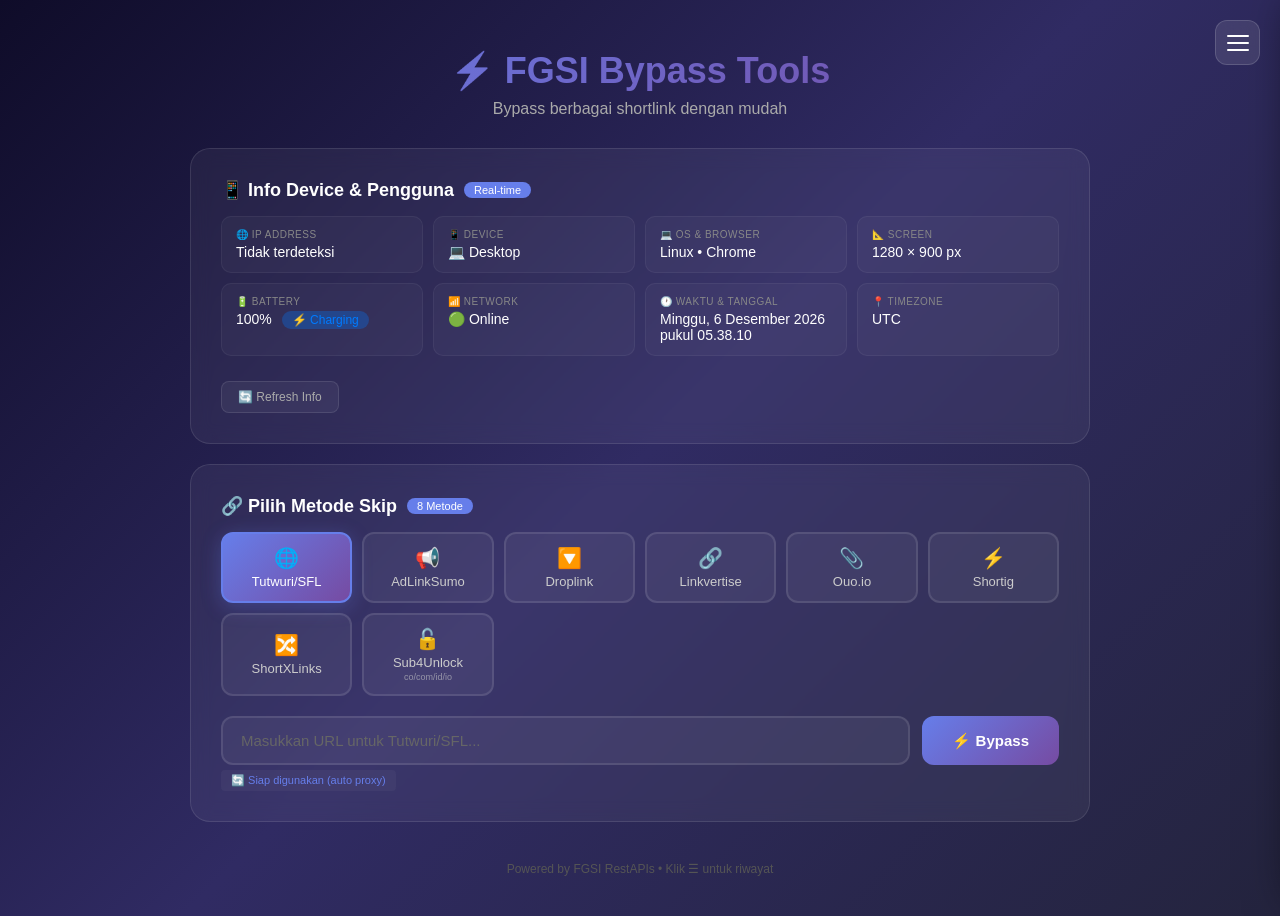
==== commit 0b495e0c: "Rename bypas.html to index.html" ====
--- a/index.html
+++ b/index.html
@@ -3,7 +3,7 @@
 <head>
     <meta charset="UTF-8">
     <meta name="viewport" content="width=device-width, initial-scale=1.0">
-    <title>FGSI Bypass Tools + Device Info</title>
+    <title>FGSI Bypass Tools</title>
     <style>
         * {
             margin: 0;
@@ -23,10 +23,12 @@
             margin: 0 auto;
         }
 
+        /* ========== HEADER ========== */
         .header {
             text-align: center;
             color: white;
             padding: 30px 0;
+            position: relative;
         }
 
         .header h1 {
@@ -41,6 +43,272 @@
             margin-top: 8px;
         }
 
+        /* Hamburger Menu */
+        .hamburger {
+            position: fixed;
+            top: 20px;
+            right: 20px;
+            width: 45px;
+            height: 45px;
+            background: rgba(255, 255, 255, 0.1);
+            backdrop-filter: blur(10px);
+            border: 1px solid rgba(255, 255, 255, 0.15);
+            border-radius: 12px;
+            cursor: pointer;
+            display: flex;
+            flex-direction: column;
+            justify-content: center;
+            align-items: center;
+            gap: 5px;
+            z-index: 1001;
+            transition: all 0.3s;
+        }
+
+        .hamburger:hover {
+            background: rgba(102, 126, 234, 0.3);
+            border-color: #667eea;
+        }
+
+        .hamburger span {
+            display: block;
+            width: 22px;
+            height: 2px;
+            background: white;
+            border-radius: 2px;
+            transition: all 0.3s;
+        }
+
+        .hamburger.active span:nth-child(1) {
+            transform: rotate(45deg) translate(5px, 5px);
+        }
+
+        .hamburger.active span:nth-child(2) {
+            opacity: 0;
+        }
+
+        .hamburger.active span:nth-child(3) {
+            transform: rotate(-45deg) translate(5px, -5px);
+        }
+
+        /* ========== SIDEBAR HISTORY ========== */
+        .sidebar-overlay {
+            position: fixed;
+            top: 0;
+            left: 0;
+            width: 100%;
+            height: 100%;
+            background: rgba(0, 0, 0, 0.5);
+            backdrop-filter: blur(4px);
+            z-index: 999;
+            opacity: 0;
+            visibility: hidden;
+            transition: all 0.3s;
+        }
+
+        .sidebar-overlay.active {
+            opacity: 1;
+            visibility: visible;
+        }
+
+        .sidebar {
+            position: fixed;
+            top: 0;
+            right: -400px;
+            width: 380px;
+            max-width: 90vw;
+            height: 100vh;
+            background: linear-gradient(135deg, #1a1a2e, #16213e);
+            border-left: 1px solid rgba(255, 255, 255, 0.1);
+            z-index: 1000;
+            transition: right 0.35s cubic-bezier(0.4, 0, 0.2, 1);
+            display: flex;
+            flex-direction: column;
+            box-shadow: -10px 0 40px rgba(0, 0, 0, 0.5);
+        }
+
+        .sidebar.active {
+            right: 0;
+        }
+
+        .sidebar-header {
+            padding: 24px 20px 16px;
+            border-bottom: 1px solid rgba(255, 255, 255, 0.08);
+            display: flex;
+            justify-content: space-between;
+            align-items: center;
+        }
+
+        .sidebar-header h2 {
+            color: white;
+            font-size: 18px;
+            display: flex;
+            align-items: center;
+            gap: 8px;
+        }
+
+        .sidebar-header .count {
+            background: #667eea;
+            color: white;
+            font-size: 11px;
+            padding: 2px 10px;
+            border-radius: 12px;
+            font-weight: 600;
+        }
+
+        .sidebar-clear {
+            padding: 6px 14px;
+            background: rgba(255, 0, 0, 0.15);
+            color: #ff6b6b;
+            border: 1px solid rgba(255, 0, 0, 0.2);
+            border-radius: 8px;
+            cursor: pointer;
+            font-size: 11px;
+            transition: all 0.2s;
+        }
+
+        .sidebar-clear:hover {
+            background: rgba(255, 0, 0, 0.3);
+        }
+
+        .sidebar-body {
+            flex: 1;
+            overflow-y: auto;
+            padding: 12px;
+        }
+
+        .history-item {
+            background: rgba(255, 255, 255, 0.04);
+            border: 1px solid rgba(255, 255, 255, 0.06);
+            border-radius: 12px;
+            padding: 14px;
+            margin-bottom: 10px;
+            transition: all 0.25s;
+            position: relative;
+        }
+
+        .history-item:hover {
+            background: rgba(102, 126, 234, 0.1);
+            border-color: rgba(102, 126, 234, 0.3);
+            transform: translateX(-3px);
+        }
+
+        .history-item-top {
+            display: flex;
+            justify-content: space-between;
+            align-items: center;
+            margin-bottom: 8px;
+            gap: 8px;
+        }
+
+        .history-item-service {
+            background: rgba(102, 126, 234, 0.25);
+            color: #8b9ef5;
+            padding: 2px 10px;
+            border-radius: 10px;
+            font-size: 10px;
+            font-weight: 600;
+            white-space: nowrap;
+        }
+
+        .history-item-time {
+            color: #666;
+            font-size: 10px;
+            white-space: nowrap;
+        }
+
+        .history-item-url {
+            color: #ccc;
+            font-size: 12px;
+            word-break: break-all;
+            line-height: 1.5;
+            margin-bottom: 10px;
+        }
+
+        .history-item-url a {
+            color: #8b9ef5;
+            text-decoration: none;
+        }
+
+        .history-item-url a:hover {
+            text-decoration: underline;
+        }
+
+        .history-item-actions {
+            display: flex;
+            gap: 6px;
+            flex-wrap: wrap;
+        }
+
+        .history-item-actions button,
+        .history-item-actions a {
+            padding: 5px 12px;
+            background: rgba(255, 255, 255, 0.06);
+            border: 1px solid rgba(255, 255, 255, 0.1);
+            border-radius: 6px;
+            color: #aaa;
+            cursor: pointer;
+            font-size: 11px;
+            text-decoration: none;
+            transition: all 0.2s;
+        }
+
+        .history-item-actions button:hover,
+        .history-item-actions a:hover {
+            background: rgba(102, 126, 234, 0.3);
+            color: white;
+            border-color: #667eea;
+        }
+
+        .history-item-delete {
+            position: absolute;
+            top: 10px;
+            right: 10px;
+            background: none;
+            border: none;
+            color: #ff6b6b;
+            cursor: pointer;
+            font-size: 16px;
+            opacity: 0;
+            transition: opacity 0.2s;
+            width: 24px;
+            height: 24px;
+            display: flex;
+            align-items: center;
+            justify-content: center;
+            border-radius: 6px;
+        }
+
+        .history-item:hover .history-item-delete {
+            opacity: 1;
+        }
+
+        .history-item-delete:hover {
+            background: rgba(255, 0, 0, 0.2);
+        }
+
+        .sidebar-empty {
+            color: #555;
+            text-align: center;
+            padding: 60px 20px;
+            font-size: 14px;
+        }
+
+        .sidebar-empty .icon {
+            font-size: 48px;
+            display: block;
+            margin-bottom: 15px;
+            opacity: 0.3;
+        }
+
+        .sidebar-footer {
+            padding: 15px 20px;
+            border-top: 1px solid rgba(255, 255, 255, 0.08);
+            text-align: center;
+            color: #555;
+            font-size: 11px;
+        }
+
+        /* ========== CARD ========== */
         .card {
             background: rgba(255, 255, 255, 0.05);
             backdrop-filter: blur(10px);
@@ -69,6 +337,7 @@
             font-weight: 500;
         }
 
+        /* ========== SERVICE GRID ========== */
         .service-grid {
             display: grid;
             grid-template-columns: repeat(auto-fill, minmax(130px, 1fr));
@@ -115,6 +384,7 @@
             margin-top: 2px;
         }
 
+        /* ========== INPUT ========== */
         .input-group {
             display: flex;
             gap: 12px;
@@ -200,6 +470,7 @@
             background: #5a6268;
         }
 
+        /* ========== RESULT ========== */
         #resultArea {
             margin-top: 20px;
             display: none;
@@ -251,6 +522,7 @@
             color: #dc3545;
         }
 
+        /* ========== LOADING ========== */
         #loading {
             display: none;
             text-align: center;
@@ -276,100 +548,7 @@
             color: #aaa;
         }
 
-        .history-section {
-            margin-top: 10px;
-        }
-
-        .history-header {
-            display: flex;
-            justify-content: space-between;
-            align-items: center;
-            margin-bottom: 12px;
-        }
-
-        .history-header h3 {
-            color: white;
-            font-size: 16px;
-        }
-
-        .btn-clear {
-            padding: 4px 14px;
-            background: rgba(255, 0, 0, 0.2);
-            color: #ff6b6b;
-            border: 1px solid rgba(255, 0, 0, 0.2);
-            border-radius: 8px;
-            cursor: pointer;
-            font-size: 12px;
-            transition: all 0.2s;
-        }
-
-        .btn-clear:hover {
-            background: rgba(255, 0, 0, 0.3);
-        }
-
-        #historyList {
-            list-style: none;
-            max-height: 250px;
-            overflow-y: auto;
-        }
-
-        #historyList li {
-            padding: 10px 14px;
-            background: rgba(255, 255, 255, 0.03);
-            margin-bottom: 6px;
-            border-radius: 8px;
-            font-size: 13px;
-            display: flex;
-            justify-content: space-between;
-            align-items: center;
-            color: #ccc;
-            border: 1px solid rgba(255, 255, 255, 0.05);
-        }
-
-        .history-link {
-            color: #667eea;
-            text-decoration: none;
-            flex: 1;
-            margin-right: 10px;
-            overflow: hidden;
-            text-overflow: ellipsis;
-            white-space: nowrap;
-        }
-
-        .history-link:hover {
-            text-decoration: underline;
-        }
-
-        .history-service {
-            background: rgba(102, 126, 234, 0.3);
-            color: #667eea;
-            padding: 2px 10px;
-            border-radius: 12px;
-            font-size: 10px;
-            font-weight: 600;
-            white-space: nowrap;
-        }
-
-        .history-delete {
-            background: none;
-            border: none;
-            color: #ff6b6b;
-            cursor: pointer;
-            font-size: 18px;
-            padding: 0 5px;
-        }
-
-        .history-delete:hover {
-            color: #ff0000;
-        }
-
-        .empty-history {
-            color: #666;
-            text-align: center;
-            padding: 20px 0;
-            font-size: 14px;
-        }
-
+        /* ========== AUTO DETECT ========== */
         .auto-detect {
             color: #667eea;
             font-size: 12px;
@@ -423,6 +602,7 @@
             background: rgba(102, 126, 234, 0.3);
         }
 
+        /* ========== DEVICE INFO ========== */
         .device-info-grid {
             display: grid;
             grid-template-columns: repeat(auto-fill, minmax(200px, 1fr));
@@ -513,6 +693,97 @@
             display: inline-block;
         }
 
+        /* ========== POPUP IKLAN ========== */
+        .ad-popup {
+            position: fixed;
+            bottom: -500px;
+            left: 50%;
+            transform: translateX(-50%);
+            width: 90%;
+            max-width: 450px;
+            background: linear-gradient(135deg, #1a1a2e, #16213e);
+            border: 1px solid rgba(102, 126, 234, 0.4);
+            border-radius: 16px;
+            padding: 20px;
+            z-index: 998;
+            box-shadow: 0 -10px 50px rgba(0, 0, 0, 0.6);
+            transition: bottom 0.5s cubic-bezier(0.4, 0, 0.2, 1);
+        }
+
+        .ad-popup.show {
+            bottom: 20px;
+        }
+
+        .ad-popup-close {
+            position: absolute;
+            top: 10px;
+            right: 12px;
+            background: rgba(255, 255, 255, 0.1);
+            border: none;
+            color: #aaa;
+            width: 28px;
+            height: 28px;
+            border-radius: 50%;
+            cursor: pointer;
+            font-size: 16px;
+            display: flex;
+            align-items: center;
+            justify-content: center;
+            transition: all 0.2s;
+        }
+
+        .ad-popup-close:hover {
+            background: rgba(255, 0, 0, 0.3);
+            color: white;
+        }
+
+        .ad-popup-badge {
+            display: inline-block;
+            background: rgba(102, 126, 234, 0.2);
+            color: #8b9ef5;
+            font-size: 10px;
+            padding: 2px 10px;
+            border-radius: 10px;
+            margin-bottom: 10px;
+            font-weight: 600;
+        }
+
+        .ad-popup-title {
+            color: white;
+            font-size: 16px;
+            font-weight: 600;
+            margin-bottom: 8px;
+        }
+
+        .ad-popup-desc {
+            color: #aaa;
+            font-size: 13px;
+            line-height: 1.5;
+            margin-bottom: 15px;
+        }
+
+        .ad-popup-btn {
+            display: block;
+            width: 100%;
+            padding: 12px;
+            background: linear-gradient(135deg, #667eea, #764ba2);
+            color: white;
+            text-decoration: none;
+            text-align: center;
+            border-radius: 10px;
+            font-weight: 600;
+            font-size: 14px;
+            transition: all 0.3s;
+            border: none;
+            cursor: pointer;
+        }
+
+        .ad-popup-btn:hover {
+            transform: scale(1.02);
+            box-shadow: 0 4px 20px rgba(102, 126, 234, 0.4);
+        }
+
+        /* ========== SCROLLBAR ========== */
         ::-webkit-scrollbar {
             width: 6px;
         }
@@ -527,6 +798,7 @@
             border-radius: 10px;
         }
 
+        /* ========== RESPONSIVE ========== */
         @media (max-width: 768px) {
             .card {
                 padding: 20px;
@@ -552,6 +824,18 @@
             .device-info-grid {
                 grid-template-columns: 1fr 1fr;
             }
+
+            .hamburger {
+                top: 15px;
+                right: 15px;
+                width: 40px;
+                height: 40px;
+            }
+
+            .sidebar {
+                width: 100vw;
+                max-width: 100vw;
+            }
         }
 
         @media (max-width: 480px) {
@@ -571,10 +855,55 @@
             .device-info-grid {
                 grid-template-columns: 1fr;
             }
+
+            .ad-popup {
+                width: 95%;
+            }
         }
     </style>
 </head>
 <body>
+    <!-- ========== HAMBURGER MENU ========== -->
+    <div class="hamburger" id="hamburgerBtn" title="Riwayat Bypass">
+        <span></span>
+        <span></span>
+        <span></span>
+    </div>
+
+    <!-- ========== SIDEBAR OVERLAY ========== -->
+    <div class="sidebar-overlay" id="sidebarOverlay"></div>
+
+    <!-- ========== SIDEBAR HISTORY ========== -->
+    <div class="sidebar" id="sidebar">
+        <div class="sidebar-header">
+            <h2>📜 Riwayat <span class="count" id="historyCount">0</span></h2>
+            <button class="sidebar-clear" id="clearHistoryBtn">🗑️ Hapus</button>
+        </div>
+        <div class="sidebar-body" id="sidebarBody">
+            <div class="sidebar-empty">
+                <span class="icon">📭</span>
+                Belum ada riwayat bypass
+            </div>
+        </div>
+        <div class="sidebar-footer">
+            Data tersimpan di browser kamu
+        </div>
+    </div>
+
+    <!-- ========== POPUP IKLAN ========== -->
+    <div class="ad-popup" id="adPopup">
+        <button class="ad-popup-close" id="adCloseBtn">×</button>
+        <span class="ad-popup-badge">📢 Sponsors</span>
+        <div class="ad-popup-title">Dukung Kami!</div>
+        <div class="ad-popup-desc">
+            Website ini gratis. Klik iklan di bawah untuk mendukung pengembangan fitur baru. Terima kasih! 🙏
+        </div>
+        <a href="https://www.effectivegatecpm.com/gb9n8yf3?key=YOUR_KEY_HERE" target="_blank" class="ad-popup-btn" id="adBtn">
+            🎁 Lihat Penawaran
+        </a>
+    </div>
+
+    <!-- ========== MAIN CONTAINER ========== -->
     <div class="container">
         <div class="header">
             <h1>⚡ FGSI Bypass Tools</h1>
@@ -701,4 +1030,816 @@
                         <a id="resultLink" href="#" target="_blank" class="btn-secondary btn-success">🌍 Buka Link</a>
                         <button id="showOriginalBtn" class="btn-secondary btn-original" style="display:none;">📄 Lihat Original</button>
                     </div>
-                    <div id="originalUrlDisplay" style="display:none;margin-top:10px;padding:10px;background:rgb
+                    <div id="originalUrlDisplay" style="display:none;margin-top:10px;padding:10px;background:rgba(0,0,0,0.3);border-radius:8px;color:#888;font-size:12px;word-break:break-all;">
+                        <strong>URL Original:</strong> <span id="originalUrlText"></span>
+                    </div>
+                    <div id="debugInfo" class="debug-info"></div>
+                </div>
+            </div>
+        </div>
+
+        <div style="text-align:center;color:#555;font-size:12px;padding:20px 0;">
+            Powered by FGSI RestAPIs • Klik ☰ untuk riwayat
+        </div>
+    </div>
+
+    <script>
+        // ============================================================
+        // KONFIGURASI API
+        // ============================================================
+        const API_CONFIG = {
+            tutwuri: { name: 'Tutwuri/SFL', endpoint: 'https://fgsi.dpdns.org/api/tools/skip/tutwuri', apikey: 'fgsiapi-19ddf32a-6d', domains: ['sfl.gl', 'tutwuri.com', 'tutwuri.id', 'sf1.gl'] },
+            adlinksumo: { name: 'AdLinkSumo', endpoint: 'https://fgsi.dpdns.org/api/tools/skip/adlinksumo', apikey: 'fgsiapi-19ddf32a-6d', domains: ['adlinksumo.com', 'kalimbachords.net'] },
+            droplink: { name: 'Droplink', endpoint: 'https://fgsi.dpdns.org/api/tools/skip/droplink', apikey: 'fgsiapi-19ddf32a-6d', domains: ['droplink.co'] },
+            linkvertise: { name: 'Linkvertise', endpoint: 'https://fgsi.dpdns.org/api/tools/skip/linkvertise', apikey: 'fgsiapi-19ddf32a-6d', domains: ['linkvertise.com'] },
+            ouo: { name: 'Ouo.io', endpoint: 'https://fgsi.dpdns.org/api/tools/skip/ouo', apikey: 'fgsiapi-19ddf32a-6d', domains: ['ouo.io'] },
+            shortig: { name: 'Shortig', endpoint: 'https://fgsi.dpdns.org/api/tools/skip/shortig', apikey: 'fgsiapi-19ddf32a-6d', domains: ['shortig.com'] },
+            shortxlinks: { name: 'ShortXLinks', endpoint: 'https://fgsi.dpdns.org/api/tools/skip/shortxlinks', apikey: 'fgsiapi-19ddf32a-6d', domains: ['shortxlinks.in'] },
+            sub4unlock: { name: 'Sub4Unlock', endpoint: 'https://fgsi.dpdns.org/api/tools/skip/sub4unlock', apikey: 'fgsiapi-19ddf32a-6d', domains: ['sub4unlock.com', 'sub4unlock.co', 'sub4unlock.id', 'sub4unlock.io'] }
+        };
+
+        // ============================================================
+        // CORS PROXY LIST
+        // ============================================================
+        const CORS_PROXIES = [
+            { name: 'corsproxy.io', url: 'https://corsproxy.io/?url=' },
+            { name: 'api.allorigins.win', url: 'https://api.allorigins.win/raw?url=' },
+            { name: 'cors.lol', url: 'https://api.cors.lol/?url=' },
+            { name: 'thingproxy', url: 'https://thingproxy.freeboard.io/fetch/' }
+        ];
+
+        let activeProxyIndex = 0;
+
+        // ============================================================
+        // STATE
+        // ============================================================
+        let currentService = 'tutwuri';
+        let history = JSON.parse(localStorage.getItem('fgsi_history') || '[]');
+        let lastOriginalUrl = '';
+        let lastRawResponse = '';
+
+        // ============================================================
+        // DOM ELEMENTS
+        // ============================================================
+        const urlInput = document.getElementById('urlInput');
+        const bypassBtn = document.getElementById('bypassBtn');
+        const resultArea = document.getElementById('resultArea');
+        const resultContent = document.getElementById('resultContent');
+        const resultLink = document.getElementById('resultLink');
+        const resultTitle = document.getElementById('resultTitle');
+        const resultService = document.getElementById('resultService');
+        const copyBtn = document.getElementById('copyBtn');
+        const loading = document.getElementById('loading');
+        const showOriginalBtn = document.getElementById('showOriginalBtn');
+        const originalUrlDisplay = document.getElementById('originalUrlDisplay');
+        const originalUrlText = document.getElementById('originalUrlText');
+        const autoDetect = document.getElementById('autoDetect');
+        const detectedService = document.getElementById('detectedService');
+        const debugInfo = document.getElementById('debugInfo');
+        const socialActions = document.getElementById('socialActions');
+        const socialActionsList = document.getElementById('socialActionsList');
+        const refreshDeviceBtn = document.getElementById('refreshDeviceInfo');
+        const proxyStatus = document.getElementById('proxyStatus');
+
+        // Sidebar
+        const hamburgerBtn = document.getElementById('hamburgerBtn');
+        const sidebar = document.getElementById('sidebar');
+        const sidebarOverlay = document.getElementById('sidebarOverlay');
+        const sidebarBody = document.getElementById('sidebarBody');
+        const historyCount = document.getElementById('historyCount');
+        const clearHistoryBtn = document.getElementById('clearHistoryBtn');
+
+        // Ad popup
+        const adPopup = document.getElementById('adPopup');
+        const adCloseBtn = document.getElementById('adCloseBtn');
+        const adBtn = document.getElementById('adBtn');
+
+        // ============================================================
+        // SIDEBAR TOGGLE
+        // ============================================================
+        function openSidebar() {
+            sidebar.classList.add('active');
+            sidebarOverlay.classList.add('active');
+            hamburgerBtn.classList.add('active');
+            renderSidebarHistory();
+        }
+
+        function closeSidebar() {
+            sidebar.classList.remove('active');
+            sidebarOverlay.classList.remove('active');
+            hamburgerBtn.classList.remove('active');
+        }
+
+        hamburgerBtn.addEventListener('click', function() {
+            if (sidebar.classList.contains('active')) {
+                closeSidebar();
+            } else {
+                openSidebar();
+            }
+        });
+
+        sidebarOverlay.addEventListener('click', closeSidebar);
+
+        // ============================================================
+        // RENDER SIDEBAR HISTORY
+        // ============================================================
+        function renderSidebarHistory() {
+            historyCount.textContent = history.length;
+            
+            if (history.length === 0) {
+                sidebarBody.innerHTML = `
+                    <div class="sidebar-empty">
+                        <span class="icon">📭</span>
+                        Belum ada riwayat bypass
+                    </div>
+                `;
+                return;
+            }
+
+            sidebarBody.innerHTML = '';
+            
+            history.forEach((item, index) => {
+                const div = document.createElement('div');
+                div.className = 'history-item';
+                
+                const shortLink = item.short && item.short !== '#' ? item.short : '#';
+                const displayUrl = item.original.length > 60 
+                    ? item.original.substring(0, 60) + '...' 
+                    : item.original;
+                
+                div.innerHTML = `
+                    <button class="history-item-delete" onclick="deleteHistory(${index})" title="Hapus">×</button>
+                    <div class="history-item-top">
+                        <span class="history-item-service">${item.service}</span>
+                        <span class="history-item-time">${item.timestamp || ''}</span>
+                    </div>
+                    <div class="history-item-url">
+                        <a href="${shortLink}" target="_blank" title="${item.original}">${displayUrl}</a>
+                    </div>
+                    <div class="history-item-actions">
+                        <button onclick="copyHistory('${shortLink.replace(/'/g, "\\'")}')">📋 Copy</button>
+                        <a href="${shortLink}" target="_blank">🌍 Buka</a>
+                    </div>
+                `;
+                sidebarBody.appendChild(div);
+            });
+        }
+
+        // ============================================================
+        // COPY HISTORY
+        // ============================================================
+        window.copyHistory = function(text) {
+            if (!text || text === '#') {
+                alert('Tidak ada link untuk disalin!');
+                return;
+            }
+            
+            navigator.clipboard.writeText(text).then(() => {
+                // Feedback visual
+                const toast = document.createElement('div');
+                toast.textContent = '✅ Link disalin!';
+                toast.style.cssText = `
+                    position: fixed;
+                    bottom: 30px;
+                    left: 50%;
+                    transform: translateX(-50%);
+                    background: #28a745;
+                    color: white;
+                    padding: 10px 24px;
+                    border-radius: 10px;
+                    font-size: 14px;
+                    font-weight: 500;
+                    z-index: 9999;
+                    box-shadow: 0 4px 20px rgba(40, 167, 69, 0.4);
+                    animation: slideUp 0.3s ease;
+                `;
+                document.body.appendChild(toast);
+                setTimeout(() => toast.remove(), 2000);
+            }).catch(() => {
+                alert('Gagal menyalin link');
+            });
+        };
+
+        // ============================================================
+        // DELETE HISTORY
+        // ============================================================
+        window.deleteHistory = function(index) {
+            history.splice(index, 1);
+            localStorage.setItem('fgsi_history', JSON.stringify(history));
+            renderSidebarHistory();
+        };
+
+        clearHistoryBtn.addEventListener('click', function() {
+            if (history.length === 0) {
+                alert('Riwayat sudah kosong!');
+                return;
+            }
+            if (confirm('⚠️ Yakin ingin menghapus semua riwayat?')) {
+                history = [];
+                localStorage.setItem('fgsi_history', JSON.stringify(history));
+                renderSidebarHistory();
+            }
+        });
+
+        // ============================================================
+        // FETCH WITH PROXY FALLBACK
+        // ============================================================
+        async function fetchWithProxy(apiUrl) {
+            try {
+                const directRes = await fetch(apiUrl, { mode: 'cors' });
+                if (directRes.ok) {
+                    proxyStatus.textContent = '✅ Direct connection';
+                    proxyStatus.style.color = '#28a745';
+                    return directRes;
+                }
+            } catch (e) {
+                console.log('Direct fetch failed, trying proxies...');
+            }
+
+            for (let i = 0; i < CORS_PROXIES.length; i++) {
+                const idx = (activeProxyIndex + i) % CORS_PROXIES.length;
+                const proxy = CORS_PROXIES[idx];
+                const proxyUrl = proxy.url + encodeURIComponent(apiUrl);
+                
+                try {
+                    console.log(`🔄 Trying proxy: ${proxy.name}`);
+                    const res = await fetch(proxyUrl, { mode: 'cors' });
+                    
+                    if (res.ok) {
+                        activeProxyIndex = idx;
+                        proxyStatus.textContent = `✅ Connected via ${proxy.name}`;
+                        proxyStatus.style.color = '#28a745';
+                        return res;
+                    }
+                } catch (e) {
+                    console.log(`❌ Proxy ${proxy.name} failed:`, e.message);
+                }
+            }
+
+            proxyStatus.textContent = '❌ Semua proxy gagal';
+            proxyStatus.style.color = '#dc3545';
+            throw new Error('Tidak dapat terhubung ke server. Coba lagi nanti.');
+        }
+
+        // ============================================================
+        // DEVICE INFO
+        // ============================================================
+        async function getDeviceInfo() {
+            const info = {};
+
+            try {
+                const ipRes = await fetch('https://api.ipify.org?format=json');
+                const ipData = await ipRes.json();
+                info.ip = ipData.ip;
+            } catch {
+                info.ip = 'Tidak terdeteksi';
+            }
+
+            const ua = navigator.userAgent;
+            if (/Mobi|Android|iPhone|iPad|iPod/i.test(ua)) {
+                info.device = '📱 Mobile';
+            } else if (/Tablet|iPad/i.test(ua)) {
+                info.device = '📱 Tablet';
+            } else {
+                info.device = '💻 Desktop';
+            }
+
+            let os = 'Unknown';
+            if (ua.includes('Windows')) os = 'Windows';
+            else if (ua.includes('Mac')) os = 'macOS';
+            else if (ua.includes('Linux')) os = 'Linux';
+            else if (ua.includes('Android')) os = 'Android';
+            else if (ua.includes('iOS') || ua.includes('iPhone') || ua.includes('iPad')) os = 'iOS';
+
+            let browser = 'Unknown';
+            if (ua.includes('Chrome') && !ua.includes('Edg')) browser = 'Chrome';
+            else if (ua.includes('Firefox')) browser = 'Firefox';
+            else if (ua.includes('Safari') && !ua.includes('Chrome')) browser = 'Safari';
+            else if (ua.includes('Edg')) browser = 'Edge';
+            else if (ua.includes('Opera')) browser = 'Opera';
+
+            info.osBrowser = `${os} • ${browser}`;
+            info.screen = `${window.screen.width} × ${window.screen.height} px`;
+
+            if (navigator.getBattery) {
+                try {
+                    const battery = await navigator.getBattery();
+                    const level = Math.round(battery.level * 100);
+                    info.battery = `${level}%`;
+                    info.batteryLevel = level;
+                    info.batteryCharging = battery.charging;
+                } catch {
+                    info.battery = 'Tidak tersedia';
+                    info.batteryLevel = -1;
+                    info.batteryCharging = false;
+                }
+            } else {
+                info.battery = 'Tidak didukung';
+                info.batteryLevel = -1;
+                info.batteryCharging = false;
+            }
+
+            info.network = navigator.onLine ? '🟢 Online' : '🔴 Offline';
+
+            const now = new Date();
+            info.time = now.toLocaleString('id-ID', {
+                weekday: 'long', day: 'numeric', month: 'long', year: 'numeric',
+                hour: '2-digit', minute: '2-digit', second: '2-digit'
+            });
+
+            info.timezone = Intl.DateTimeFormat().resolvedOptions().timeZone;
+
+            return info;
+        }
+
+        function updateDeviceInfoUI(info) {
+            document.getElementById('deviceIp').textContent = info.ip || 'Loading...';
+            document.getElementById('deviceName').textContent = info.device || 'Loading...';
+            document.getElementById('deviceOsBrowser').textContent = info.osBrowser || 'Loading...';
+            document.getElementById('deviceScreen').textContent = info.screen || 'Loading...';
+            document.getElementById('deviceNetwork').textContent = info.network || 'Loading...';
+            document.getElementById('deviceTime').textContent = info.time || 'Loading...';
+            document.getElementById('deviceTimezone').textContent = info.timezone || 'Loading...';
+
+            const batteryEl = document.getElementById('deviceBattery');
+            if (info.batteryLevel >= 0) {
+                let statusClass = 'battery-medium';
+                if (info.batteryLevel > 60) statusClass = 'battery-high';
+                else if (info.batteryLevel < 30) statusClass = 'battery-low';
+                if (info.batteryCharging) statusClass = 'battery-charging';
+                
+                batteryEl.innerHTML = `
+                    ${info.battery}
+                    <span class="battery-level ${statusClass}">${info.batteryCharging ? '⚡ Charging' : ''}</span>
+                `;
+            } else {
+                batteryEl.textContent = info.battery || 'Tidak tersedia';
+            }
+
+            const ipEl = document.getElementById('deviceIp');
+            if (info.ip && info.ip !== 'Tidak terdeteksi') {
+                ipEl.className = 'value device-info-ip';
+            }
+        }
+
+        async function loadDeviceInfo() {
+            const info = await getDeviceInfo();
+            updateDeviceInfoUI(info);
+            return info;
+        }
+
+        // ============================================================
+        // SERVICE SELECTOR
+        // ============================================================
+        document.querySelectorAll('.service-btn').forEach(btn => {
+            btn.addEventListener('click', function() {
+                document.querySelectorAll('.service-btn').forEach(b => b.classList.remove('active'));
+                this.classList.add('active');
+                currentService = this.dataset.service;
+                urlInput.placeholder = `Masukkan URL untuk ${API_CONFIG[currentService].name}...`;
+                resultArea.style.display = 'none';
+                autoDetect.style.display = 'none';
+            });
+        });
+
+        // ============================================================
+        // AUTO DETECT DOMAIN
+        // ============================================================
+        function detectService(url) {
+            try {
+                const urlObj = new URL(url);
+                const hostname = urlObj.hostname.toLowerCase();
+                
+                for (const [key, config] of Object.entries(API_CONFIG)) {
+                    for (const domain of config.domains) {
+                        if (hostname.includes(domain) || domain.includes(hostname)) {
+                            return key;
+                        }
+                    }
+                }
+                return null;
+            } catch {
+                return null;
+            }
+        }
+
+        urlInput.addEventListener('input', function() {
+            const url = this.value.trim();
+            if (url) {
+                const detected = detectService(url);
+                if (detected) {
+                    autoDetect.style.display = 'block';
+                    const isActive = detected === currentService;
+                    detectedService.textContent = API_CONFIG[detected].name + (isActive ? ' ✅' : '');
+                    detectedService.style.color = isActive ? '#28a745' : '#ffc107';
+                } else {
+                    autoDetect.style.display = 'none';
+                }
+            } else {
+                autoDetect.style.display = 'none';
+            }
+        });
+
+        // ============================================================
+        // BYPASS FUNCTION
+        // ============================================================
+        async function bypassUrl() {
+            const url = urlInput.value.trim();
+            if (!url) {
+                alert('⚠️ Silakan masukkan URL terlebih dahulu!');
+                return;
+            }
+
+            try {
+                new URL(url);
+            } catch {
+                alert('⚠️ URL tidak valid! Pastikan diawali dengan http:// atau https://');
+                return;
+            }
+
+            const detected = detectService(url);
+            let serviceToUse = currentService;
+            if (detected && API_CONFIG[detected]) {
+                serviceToUse = detected;
+                document.querySelectorAll('.service-btn').forEach(b => {
+                    b.classList.toggle('active', b.dataset.service === detected);
+                });
+            }
+
+            loading.style.display = 'block';
+            resultArea.style.display = 'none';
+            bypassBtn.disabled = true;
+            debugInfo.style.display = 'none';
+            socialActions.style.display = 'none';
+            proxyStatus.textContent = '';
+
+            try {
+                const config = API_CONFIG[serviceToUse];
+                if (!config) throw new Error('Service tidak ditemukan');
+
+                const apiUrl = `${config.endpoint}?apikey=${config.apikey}&url=${encodeURIComponent(url)}`;
+                
+                console.log(`📡 [${config.name}] Request ke:`, apiUrl);
+                
+                const response = await fetchWithProxy(apiUrl);
+                const data = await response.json();
+                console.log('📦 Response:', data);
+                lastRawResponse = JSON.stringify(data, null, 2);
+
+                if (data.status === false) {
+                    throw new Error(data.message || data.data?.message || 'Gagal bypass link!');
+                }
+
+                displayResult(data, url, config.name);
+                saveHistory(url, data, config.name);
+
+            } catch (error) {
+                console.error('❌ Error:', error);
+                showError(error.message);
+            } finally {
+                loading.style.display = 'none';
+                bypassBtn.disabled = false;
+            }
+        }
+
+        // ============================================================
+        // SHOW ERROR
+        // ============================================================
+        function showError(message) {
+            resultArea.style.display = 'block';
+            const card = document.querySelector('.result-card');
+            card.classList.remove('result-warning');
+            card.classList.add('result-error');
+            
+            resultTitle.textContent = '❌ Error';
+            resultTitle.style.color = '#dc3545';
+            resultService.textContent = '';
+            resultContent.textContent = message;
+            resultLink.style.display = 'none';
+            showOriginalBtn.style.display = 'none';
+            originalUrlDisplay.style.display = 'none';
+            copyBtn.textContent = '📋 Copy Error';
+            socialActions.style.display = 'none';
+            
+            setTimeout(() => {
+                card.classList.remove('result-error');
+                copyBtn.textContent = '📋 Copy';
+                resultTitle.style.color = '#28a745';
+            }, 5000);
+        }
+
+        // ============================================================
+        // DISPLAY RESULT
+        // ============================================================
+        function displayResult(data, originalUrl, serviceName) {
+            resultArea.style.display = 'block';
+            const card = document.querySelector('.result-card');
+            card.classList.remove('result-error', 'result-warning');
+            
+            let shortUrl = '#';
+            let resultText = '';
+            let originalLink = originalUrl;
+
+            console.log('📦 Full Response:', JSON.stringify(data, null, 2));
+
+            socialActions.style.display = 'none';
+            socialActionsList.innerHTML = '';
+
+            if (data && data.status === true) {
+                if (data.data) {
+                    const urlKeys = ['url', 'link', 'result', 'short_url', 'shortUrl', 'bypass', 'destination', 'target', 'location', 'linkGo'];
+                    let found = false;
+                    for (const key of urlKeys) {
+                        if (data.data[key]) {
+                            shortUrl = data.data[key];
+                            resultText = data.data[key];
+                            found = true;
+                            break;
+                        }
+                    }
+                    if (!found) {
+                        if (typeof data.data === 'string' && data.data.startsWith('http')) {
+                            shortUrl = data.data;
+                            resultText = data.data;
+                        } else {
+                            const jsonStr = JSON.stringify(data.data, null, 2);
+                            resultText = jsonStr;
+                            shortUrl = '#';
+                            
+                            const linkGoMatch = jsonStr.match(/"linkGo":\s*"([^"]+)"/);
+                            if (linkGoMatch && linkGoMatch[1]) {
+                                shortUrl = linkGoMatch[1];
+                                resultText = linkGoMatch[1];
+                            }
+                            
+                            if (data.data.socialActions && Array.isArray(data.data.socialActions)) {
+                                showSocialActions(data.data.socialActions);
+                            }
+                        }
+                    } else {
+                        if (data.data.socialActions && Array.isArray(data.data.socialActions)) {
+                            showSocialActions(data.data.socialActions);
+                        }
+                    }
+                    if (data.data.original) {
+                        originalLink = data.data.original;
+                    }
+                } else if (data.linkGo) {
+                    shortUrl = data.linkGo;
+                    resultText = data.linkGo;
+                } else if (data.url) {
+                    shortUrl = data.url;
+                    resultText = data.url;
+                } else if (data.result) {
+                    shortUrl = data.result;
+                    resultText = data.result;
+                } else {
+                    resultText = JSON.stringify(data, null, 2);
+                    shortUrl = '#';
+                }
+            } else if (typeof data === 'string') {
+                resultText = data;
+                shortUrl = data;
+            } else if (data.linkGo) {
+                shortUrl = data.linkGo;
+                resultText = data.linkGo;
+            } else if (data.short_url || data.shortUrl) {
+                shortUrl = data.short_url || data.shortUrl;
+                resultText = shortUrl;
+            } else if (data.result) {
+                resultText = data.result;
+                shortUrl = data.result;
+            } else if (data.url) {
+                shortUrl = data.url;
+                resultText = data.url;
+            } else {
+                resultText = JSON.stringify(data, null, 2);
+                shortUrl = '#';
+            }
+
+            if (shortUrl && !shortUrl.startsWith('http') && shortUrl !== '#' && shortUrl !== '' && shortUrl !== 'null') {
+                shortUrl = 'https://' + shortUrl;
+            }
+
+            const isValidUrl = shortUrl && shortUrl !== '#' && shortUrl !== '' && shortUrl !== 'null' && shortUrl.startsWith('http');
+            
+            if (!isValidUrl) {
+                resultContent.textContent = '⚠️ Tidak ada URL hasil yang ditemukan.\n\nResponse:\n' + resultText;
+                resultLink.style.display = 'none';
+                resultTitle.textContent = '⚠️ Perlu Diperiksa';
+                resultTitle.style.color = '#ffc107';
+                card.classList.add('result-warning');
+                
+                debugInfo.textContent = 'Raw Response: ' + JSON.stringify(data, null, 2);
+                debugInfo.style.display = 'block';
+            } else {
+                resultContent.textContent = resultText;
+                resultLink.href = shortUrl;
+                resultLink.target = '_blank';
+                resultLink.style.display = 'inline-block';
+                resultTitle.textContent = '✅ Hasil Bypass';
+                resultTitle.style.color = '#28a745';
+                debugInfo.style.display = 'none';
+            }
+            
+            resultService.textContent = `via ${serviceName}`;
+            
+            if (originalLink && originalLink !== shortUrl && originalLink !== '#' && originalLink !== '') {
+                showOriginalBtn.style.display = 'inline-block';
+                originalUrlText.textContent = originalLink;
+            } else {
+                showOriginalBtn.style.display = 'none';
+                originalUrlDisplay.style.display = 'none';
+            }
+        }
+
+        // ============================================================
+        // SHOW SOCIAL ACTIONS
+        // ============================================================
+        function showSocialActions(actions) {
+            if (!actions || actions.length === 0) return;
+            
+            socialActions.style.display = 'block';
+            socialActionsList.innerHTML = '';
+            
+            actions.forEach(action => {
+                if (action.url) {
+                    const icon = action.icon || '🔗';
+                    const type = action.type || 'Link';
+                    const a = document.createElement('a');
+                    a.href = action.url;
+                    a.target = '_blank';
+                    a.textContent = `${icon} ${type}`;
+                    socialActionsList.appendChild(a);
+                }
+            });
+        }
+
+        // ============================================================
+        // SHOW ORIGINAL URL
+        // ============================================================
+        showOriginalBtn.addEventListener('click', function() {
+            if (originalUrlDisplay.style.display === 'none') {
+                originalUrlDisplay.style.display = 'block';
+                showOriginalBtn.textContent = '🙈 Sembunyikan Original';
+            } else {
+                originalUrlDisplay.style.display = 'none';
+                showOriginalBtn.textContent = '📄 Lihat Original';
+            }
+        });
+
+        // ============================================================
+        // SAVE HISTORY
+        // ============================================================
+        function saveHistory(originalUrl, data, serviceName) {
+            let shortUrl = '#';
+            
+            if (data && data.status === true && data.data) {
+                const urlKeys = ['url', 'link', 'result', 'short_url', 'shortUrl', 'bypass', 'destination', 'target', 'linkGo'];
+                for (const key of urlKeys) {
+                    if (data.data[key]) {
+                        shortUrl = data.data[key];
+                        break;
+                    }
+                }
+                if (shortUrl === '#' && typeof data.data === 'string' && data.data.startsWith('http')) {
+                    shortUrl = data.data;
+                }
+                if (shortUrl === '#') {
+                    const jsonStr = JSON.stringify(data.data);
+                    const match = jsonStr.match(/"linkGo":\s*"([^"]+)"/);
+                    if (match && match[1]) {
+                        shortUrl = match[1];
+                    }
+                }
+            } else if (data && data.url) {
+                shortUrl = data.url;
+            } else if (typeof data === 'string') {
+                shortUrl = data;
+            } else if (data.short_url || data.shortUrl) {
+                shortUrl = data.short_url || data.shortUrl;
+            } else if (data.result) {
+                shortUrl = data.result;
+            } else if (data.url) {
+                shortUrl = data.url;
+            }
+
+            if (shortUrl && !shortUrl.startsWith('http') && shortUrl !== '#' && shortUrl !== '') {
+                shortUrl = 'https://' + shortUrl;
+            }
+
+            history.unshift({
+                original: originalUrl,
+                short: shortUrl,
+                service: serviceName,
+                timestamp: new Date().toLocaleString('id-ID')
+            });
+
+            if (history.length > 50) history = history.slice(0, 50);
+            
+            localStorage.setItem('fgsi_history', JSON.stringify(history));
+            renderSidebarHistory();
+        }
+
+        // ============================================================
+        // COPY RESULT
+        // ============================================================
+        copyBtn.addEventListener('click', function() {
+            const text = resultContent.textContent;
+            if (!text || text === '#') {
+                alert('Tidak ada link untuk disalin!');
+                return;
+            }
+
+            let cleanText = text;
+            if (cleanText.includes('Response:')) {
+                cleanText = cleanText.split('Response:')[1]?.trim() || cleanText;
+            }
+
+            navigator.clipboard.writeText(cleanText).then(() => {
+                copyBtn.textContent = '✅ Copied!';
+                setTimeout(() => copyBtn.textContent = '📋 Copy', 2000);
+            }).catch(() => {
+                const textarea = document.createElement('textarea');
+                textarea.value = cleanText;
+                document.body.appendChild(textarea);
+                textarea.select();
+                document.execCommand('copy');
+                document.body.removeChild(textarea);
+                copyBtn.textContent = '✅ Copied!';
+                setTimeout(() => copyBtn.textContent = '📋 Copy', 2000);
+            });
+        });
+
+        // ============================================================
+        // EVENT LISTENERS
+        // ============================================================
+        urlInput.addEventListener('keypress', function(e) {
+            if (e.key === 'Enter') bypassUrl();
+        });
+
+        bypassBtn.addEventListener('click', bypassUrl);
+
+        refreshDeviceBtn.addEventListener('click', function() {
+            this.textContent = '🔄 Memuat...';
+            this.disabled = true;
+            loadDeviceInfo().then(() => {
+                this.textContent = '🔄 Refresh Info';
+                this.disabled = false;
+            });
+        });
+
+        // ============================================================
+        // POPUP IKLAN
+        // ============================================================
+        function showAdPopup() {
+            setTimeout(() => {
+                adPopup.classList.add('show');
+            }, 3000); // Muncul setelah 3 detik
+        }
+
+        adCloseBtn.addEventListener('click', function() {
+            adPopup.classList.remove('show');
+            // Simpan di localStorage biar ga muncul terus
+            localStorage.setItem('ad_closed_' + new Date().toDateString(), 'true');
+        });
+
+        adBtn.addEventListener('click', function() {
+            // Tutup popup setelah klik
+            setTimeout(() => adPopup.classList.remove('show'), 500);
+        });
+
+        // Cek apakah user udah close ad hari ini
+        function checkAdStatus() {
+            const closedToday = localStorage.getItem('ad_closed_' + new Date().toDateString());
+            if (!closedToday) {
+                showAdPopup();
+            }
+        }
+
+        // ============================================================
+        // INIT
+        // ============================================================
+        renderSidebarHistory();
+        urlInput.placeholder = `Masukkan URL untuk ${API_CONFIG.tutwuri.name}...`;
+        loadDeviceInfo();
+        proxyStatus.textContent = '🔄 Siap digunakan (auto proxy)';
+        proxyStatus.style.color = '#667eea';
+        checkAdStatus();
+
+        // Animation untuk toast
+        const style = document.createElement('style');
+        style.textContent = `
+            @keyframes slideUp {
+                from { opacity: 0; transform: translateX(-50%) translateY(20px); }
+                to { opacity: 1; transform: translateX(-50%) translateY(0); }
+            }
+        `;
+        document.head.appendChild(style);
+
+        console.log('🚀 FGSI Bypass Tools Loaded!');
+        console.log(`📊 ${Object.keys(API_CONFIG).length} metode skip tersedia`);
+        console.log(`📜 ${history.length} riwayat tersimpan`);
+    </script>
+</body>
+</html>
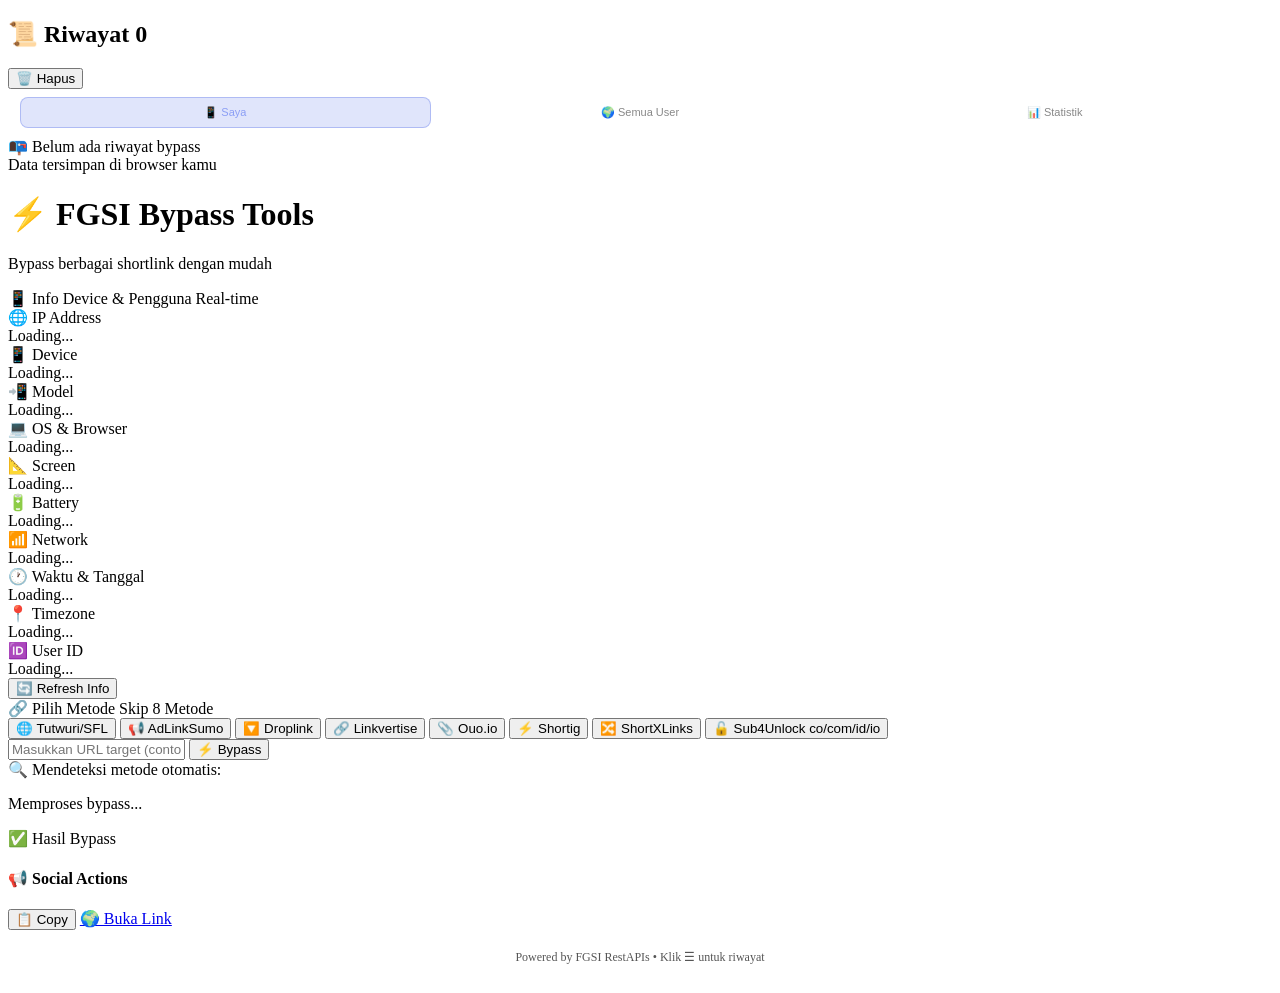
==== commit 29543aac: "Add files via upload" ====
--- a/index.html
+++ b/index.html
@@ -4,880 +4,29 @@
     <meta charset="UTF-8">
     <meta name="viewport" content="width=device-width, initial-scale=1.0">
     <title>FGSI Bypass Tools</title>
-    <style>
-        * {
-            margin: 0;
-            padding: 0;
-            box-sizing: border-box;
-        }
-
-        body {
-            font-family: -apple-system, BlinkMacSystemFont, 'Segoe UI', Roboto, Oxygen, Ubuntu, sans-serif;
-            background: linear-gradient(135deg, #0f0c29, #302b63, #24243e);
-            min-height: 100vh;
-            padding: 20px;
-        }
-
-        .container {
-            max-width: 900px;
-            margin: 0 auto;
-        }
-
-        /* ========== HEADER ========== */
-        .header {
-            text-align: center;
-            color: white;
-            padding: 30px 0;
-            position: relative;
-        }
-
-        .header h1 {
-            font-size: 36px;
-            background: linear-gradient(135deg, #667eea, #764ba2);
-            -webkit-background-clip: text;
-            -webkit-text-fill-color: transparent;
-        }
-
-        .header p {
-            color: #aaa;
-            margin-top: 8px;
-        }
-
-        /* Hamburger Menu */
-        .hamburger {
-            position: fixed;
-            top: 20px;
-            right: 20px;
-            width: 45px;
-            height: 45px;
-            background: rgba(255, 255, 255, 0.1);
-            backdrop-filter: blur(10px);
-            border: 1px solid rgba(255, 255, 255, 0.15);
-            border-radius: 12px;
-            cursor: pointer;
-            display: flex;
-            flex-direction: column;
-            justify-content: center;
-            align-items: center;
-            gap: 5px;
-            z-index: 1001;
-            transition: all 0.3s;
-        }
-
-        .hamburger:hover {
-            background: rgba(102, 126, 234, 0.3);
-            border-color: #667eea;
-        }
-
-        .hamburger span {
-            display: block;
-            width: 22px;
-            height: 2px;
-            background: white;
-            border-radius: 2px;
-            transition: all 0.3s;
-        }
-
-        .hamburger.active span:nth-child(1) {
-            transform: rotate(45deg) translate(5px, 5px);
-        }
-
-        .hamburger.active span:nth-child(2) {
-            opacity: 0;
-        }
-
-        .hamburger.active span:nth-child(3) {
-            transform: rotate(-45deg) translate(5px, -5px);
-        }
-
-        /* ========== SIDEBAR HISTORY ========== */
-        .sidebar-overlay {
-            position: fixed;
-            top: 0;
-            left: 0;
-            width: 100%;
-            height: 100%;
-            background: rgba(0, 0, 0, 0.5);
-            backdrop-filter: blur(4px);
-            z-index: 999;
-            opacity: 0;
-            visibility: hidden;
-            transition: all 0.3s;
-        }
-
-        .sidebar-overlay.active {
-            opacity: 1;
-            visibility: visible;
-        }
-
-        .sidebar {
-            position: fixed;
-            top: 0;
-            right: -400px;
-            width: 380px;
-            max-width: 90vw;
-            height: 100vh;
-            background: linear-gradient(135deg, #1a1a2e, #16213e);
-            border-left: 1px solid rgba(255, 255, 255, 0.1);
-            z-index: 1000;
-            transition: right 0.35s cubic-bezier(0.4, 0, 0.2, 1);
-            display: flex;
-            flex-direction: column;
-            box-shadow: -10px 0 40px rgba(0, 0, 0, 0.5);
-        }
-
-        .sidebar.active {
-            right: 0;
-        }
-
-        .sidebar-header {
-            padding: 24px 20px 16px;
-            border-bottom: 1px solid rgba(255, 255, 255, 0.08);
-            display: flex;
-            justify-content: space-between;
-            align-items: center;
-        }
-
-        .sidebar-header h2 {
-            color: white;
-            font-size: 18px;
-            display: flex;
-            align-items: center;
-            gap: 8px;
-        }
-
-        .sidebar-header .count {
-            background: #667eea;
-            color: white;
-            font-size: 11px;
-            padding: 2px 10px;
-            border-radius: 12px;
-            font-weight: 600;
-        }
-
-        .sidebar-clear {
-            padding: 6px 14px;
-            background: rgba(255, 0, 0, 0.15);
-            color: #ff6b6b;
-            border: 1px solid rgba(255, 0, 0, 0.2);
-            border-radius: 8px;
-            cursor: pointer;
-            font-size: 11px;
-            transition: all 0.2s;
-        }
-
-        .sidebar-clear:hover {
-            background: rgba(255, 0, 0, 0.3);
-        }
-
-        .sidebar-body {
-            flex: 1;
-            overflow-y: auto;
-            padding: 12px;
-        }
-
-        .history-item {
-            background: rgba(255, 255, 255, 0.04);
-            border: 1px solid rgba(255, 255, 255, 0.06);
-            border-radius: 12px;
-            padding: 14px;
-            margin-bottom: 10px;
-            transition: all 0.25s;
-            position: relative;
-        }
-
-        .history-item:hover {
-            background: rgba(102, 126, 234, 0.1);
-            border-color: rgba(102, 126, 234, 0.3);
-            transform: translateX(-3px);
-        }
-
-        .history-item-top {
-            display: flex;
-            justify-content: space-between;
-            align-items: center;
-            margin-bottom: 8px;
-            gap: 8px;
-        }
-
-        .history-item-service {
-            background: rgba(102, 126, 234, 0.25);
-            color: #8b9ef5;
-            padding: 2px 10px;
-            border-radius: 10px;
-            font-size: 10px;
-            font-weight: 600;
-            white-space: nowrap;
-        }
-
-        .history-item-time {
-            color: #666;
-            font-size: 10px;
-            white-space: nowrap;
-        }
-
-        .history-item-url {
-            color: #ccc;
-            font-size: 12px;
-            word-break: break-all;
-            line-height: 1.5;
-            margin-bottom: 10px;
-        }
-
-        .history-item-url a {
-            color: #8b9ef5;
-            text-decoration: none;
-        }
-
-        .history-item-url a:hover {
-            text-decoration: underline;
-        }
-
-        .history-item-actions {
-            display: flex;
-            gap: 6px;
-            flex-wrap: wrap;
-        }
-
-        .history-item-actions button,
-        .history-item-actions a {
-            padding: 5px 12px;
-            background: rgba(255, 255, 255, 0.06);
-            border: 1px solid rgba(255, 255, 255, 0.1);
-            border-radius: 6px;
-            color: #aaa;
-            cursor: pointer;
-            font-size: 11px;
-            text-decoration: none;
-            transition: all 0.2s;
-        }
-
-        .history-item-actions button:hover,
-        .history-item-actions a:hover {
-            background: rgba(102, 126, 234, 0.3);
-            color: white;
-            border-color: #667eea;
-        }
-
-        .history-item-delete {
-            position: absolute;
-            top: 10px;
-            right: 10px;
-            background: none;
-            border: none;
-            color: #ff6b6b;
-            cursor: pointer;
-            font-size: 16px;
-            opacity: 0;
-            transition: opacity 0.2s;
-            width: 24px;
-            height: 24px;
-            display: flex;
-            align-items: center;
-            justify-content: center;
-            border-radius: 6px;
-        }
-
-        .history-item:hover .history-item-delete {
-            opacity: 1;
-        }
-
-        .history-item-delete:hover {
-            background: rgba(255, 0, 0, 0.2);
-        }
-
-        .sidebar-empty {
-            color: #555;
-            text-align: center;
-            padding: 60px 20px;
-            font-size: 14px;
-        }
-
-        .sidebar-empty .icon {
-            font-size: 48px;
-            display: block;
-            margin-bottom: 15px;
-            opacity: 0.3;
-        }
-
-        .sidebar-footer {
-            padding: 15px 20px;
-            border-top: 1px solid rgba(255, 255, 255, 0.08);
-            text-align: center;
-            color: #555;
-            font-size: 11px;
-        }
-
-        /* ========== CARD ========== */
-        .card {
-            background: rgba(255, 255, 255, 0.05);
-            backdrop-filter: blur(10px);
-            border-radius: 20px;
-            padding: 30px;
-            margin-bottom: 20px;
-            border: 1px solid rgba(255, 255, 255, 0.1);
-        }
-
-        .card-title {
-            color: white;
-            font-size: 18px;
-            font-weight: 600;
-            margin-bottom: 15px;
-            display: flex;
-            align-items: center;
-            gap: 10px;
-        }
-
-        .card-title .badge {
-            background: #667eea;
-            color: white;
-            font-size: 11px;
-            padding: 2px 10px;
-            border-radius: 12px;
-            font-weight: 500;
-        }
-
-        /* ========== SERVICE GRID ========== */
-        .service-grid {
-            display: grid;
-            grid-template-columns: repeat(auto-fill, minmax(130px, 1fr));
-            gap: 10px;
-            margin-bottom: 20px;
-        }
-
-        .service-btn {
-            padding: 12px 10px;
-            background: rgba(255, 255, 255, 0.05);
-            border: 2px solid rgba(255, 255, 255, 0.1);
-            border-radius: 12px;
-            color: #ccc;
-            cursor: pointer;
-            transition: all 0.3s;
-            font-size: 13px;
-            font-weight: 500;
-            text-align: center;
-        }
-
-        .service-btn:hover {
-            background: rgba(102, 126, 234, 0.2);
-            border-color: #667eea;
-            transform: translateY(-2px);
-        }
-
-        .service-btn.active {
-            background: linear-gradient(135deg, #667eea, #764ba2);
-            border-color: #667eea;
-            color: white;
-            box-shadow: 0 4px 20px rgba(102, 126, 234, 0.3);
-        }
-
-        .service-btn .icon {
-            display: block;
-            font-size: 20px;
-            margin-bottom: 4px;
-        }
-
-        .service-btn .sub {
-            font-size: 9px;
-            opacity: 0.6;
-            display: block;
-            margin-top: 2px;
-        }
-
-        /* ========== INPUT ========== */
-        .input-group {
-            display: flex;
-            gap: 12px;
-            margin-top: 10px;
-        }
-
-        .input-field {
-            flex: 1;
-            padding: 14px 18px;
-            background: rgba(255, 255, 255, 0.05);
-            border: 2px solid rgba(255, 255, 255, 0.1);
-            border-radius: 12px;
-            color: white;
-            font-size: 15px;
-            transition: border-color 0.3s;
-        }
-
-        .input-field::placeholder {
-            color: #666;
-        }
-
-        .input-field:focus {
-            outline: none;
-            border-color: #667eea;
-        }
-
-        .btn-primary {
-            padding: 14px 30px;
-            background: linear-gradient(135deg, #667eea, #764ba2);
-            color: white;
-            border: none;
-            border-radius: 12px;
-            font-size: 15px;
-            font-weight: 600;
-            cursor: pointer;
-            transition: all 0.3s;
-            white-space: nowrap;
-        }
-
-        .btn-primary:hover {
-            transform: scale(1.05);
-            box-shadow: 0 4px 20px rgba(102, 126, 234, 0.4);
-        }
-
-        .btn-primary:disabled {
-            opacity: 0.5;
-            cursor: not-allowed;
-            transform: none;
-        }
-
-        .btn-secondary {
-            padding: 8px 18px;
-            background: rgba(255, 255, 255, 0.1);
-            color: white;
-            border: 1px solid rgba(255, 255, 255, 0.2);
-            border-radius: 8px;
-            cursor: pointer;
-            font-size: 13px;
-            transition: all 0.2s;
-            text-decoration: none;
-            display: inline-block;
-        }
-
-        .btn-secondary:hover {
-            background: rgba(255, 255, 255, 0.2);
-        }
-
-        .btn-success {
-            background: #28a745;
-            border-color: #28a745;
-        }
-
-        .btn-success:hover {
-            background: #218838;
-        }
-
-        .btn-original {
-            background: #6c757d;
-            border-color: #6c757d;
-        }
-
-        .btn-original:hover {
-            background: #5a6268;
-        }
-
-        /* ========== RESULT ========== */
-        #resultArea {
-            margin-top: 20px;
-            display: none;
-        }
-
-        .result-card {
-            background: rgba(255, 255, 255, 0.05);
-            border-radius: 12px;
-            padding: 20px;
-            border-left: 4px solid #28a745;
-        }
-
-        .result-header {
-            display: flex;
-            justify-content: space-between;
-            align-items: center;
-            margin-bottom: 12px;
-            color: white;
-        }
-
-        .result-content {
-            word-break: break-all;
-            color: #ddd;
-            font-size: 14px;
-            margin-bottom: 15px;
-            padding: 12px;
-            background: rgba(0, 0, 0, 0.3);
-            border-radius: 8px;
-            font-family: monospace;
-            max-height: 300px;
-            overflow-y: auto;
-        }
-
-        .result-actions {
-            display: flex;
-            gap: 10px;
-            flex-wrap: wrap;
-        }
-
-        .result-warning {
-            border-left-color: #ffc107;
-        }
-
-        .result-error {
-            border-left-color: #dc3545;
-        }
-
-        .result-error .result-header span {
-            color: #dc3545;
-        }
-
-        /* ========== LOADING ========== */
-        #loading {
-            display: none;
-            text-align: center;
-            padding: 30px 0;
-        }
-
-        .spinner {
-            width: 40px;
-            height: 40px;
-            border: 4px solid rgba(255, 255, 255, 0.1);
-            border-top: 4px solid #667eea;
-            border-radius: 50%;
-            animation: spin 1s linear infinite;
-            margin: 0 auto 15px;
-        }
-
-        @keyframes spin {
-            0% { transform: rotate(0deg); }
-            100% { transform: rotate(360deg); }
-        }
-
-        #loading p {
-            color: #aaa;
-        }
-
-        /* ========== AUTO DETECT ========== */
-        .auto-detect {
-            color: #667eea;
-            font-size: 12px;
-            margin-top: 8px;
-            padding: 8px 14px;
-            background: rgba(102, 126, 234, 0.1);
-            border-radius: 8px;
-            display: none;
-        }
-
-        .debug-info {
-            color: #666;
-            font-size: 11px;
-            margin-top: 10px;
-            padding: 8px 12px;
-            background: rgba(0, 0, 0, 0.2);
-            border-radius: 6px;
-            word-break: break-all;
-            display: none;
-            max-height: 200px;
-            overflow-y: auto;
-        }
-
-        .social-actions {
-            margin-top: 10px;
-            padding: 10px 12px;
-            background: rgba(255, 255, 255, 0.05);
-            border-radius: 8px;
-            border: 1px solid rgba(255, 255, 255, 0.05);
-            display: none;
-        }
-
-        .social-actions h4 {
-            color: #aaa;
-            font-size: 12px;
-            margin-bottom: 8px;
-        }
-
-        .social-actions a {
-            color: #667eea;
-            text-decoration: none;
-            font-size: 13px;
-            display: inline-block;
-            padding: 4px 12px;
-            background: rgba(102, 126, 234, 0.15);
-            border-radius: 6px;
-            margin: 2px 4px 2px 0;
-        }
-
-        .social-actions a:hover {
-            background: rgba(102, 126, 234, 0.3);
-        }
-
-        /* ========== DEVICE INFO ========== */
-        .device-info-grid {
-            display: grid;
-            grid-template-columns: repeat(auto-fill, minmax(200px, 1fr));
-            gap: 10px;
-            margin: 15px 0;
-        }
-
-        .device-info-item {
-            background: rgba(255, 255, 255, 0.03);
-            border: 1px solid rgba(255, 255, 255, 0.05);
-            border-radius: 10px;
-            padding: 12px 14px;
-        }
-
-        .device-info-item .label {
-            color: #888;
-            font-size: 10px;
-            text-transform: uppercase;
-            letter-spacing: 0.5px;
-        }
-
-        .device-info-item .value {
-            color: #fff;
-            font-size: 14px;
-            font-weight: 500;
-            margin-top: 4px;
-            word-break: break-all;
-        }
-
-        .device-info-item .value .battery-level {
-            display: inline-block;
-            padding: 2px 10px;
-            border-radius: 12px;
-            font-size: 12px;
-            margin-left: 6px;
-        }
-
-        .battery-high {
-            background: rgba(40, 167, 69, 0.3);
-            color: #28a745;
-        }
-
-        .battery-medium {
-            background: rgba(255, 193, 7, 0.3);
-            color: #ffc107;
-        }
-
-        .battery-low {
-            background: rgba(220, 53, 69, 0.3);
-            color: #dc3545;
-        }
-
-        .battery-charging {
-            background: rgba(0, 123, 255, 0.3);
-            color: #007bff;
-        }
-
-        .device-info-refresh {
-            padding: 8px 16px;
-            background: rgba(255, 255, 255, 0.05);
-            border: 1px solid rgba(255, 255, 255, 0.1);
-            border-radius: 8px;
-            color: #aaa;
-            cursor: pointer;
-            font-size: 12px;
-            transition: all 0.3s;
-            margin-top: 10px;
-        }
-
-        .device-info-refresh:hover {
-            background: rgba(102, 126, 234, 0.2);
-            border-color: #667eea;
-            color: white;
-        }
-
-        .device-info-ip {
-            color: #667eea;
-            font-weight: 600;
-        }
-
-        .proxy-status {
-            font-size: 11px;
-            color: #888;
-            margin-top: 5px;
-            padding: 4px 10px;
-            background: rgba(255, 255, 255, 0.03);
-            border-radius: 4px;
-            display: inline-block;
-        }
-
-        /* ========== POPUP IKLAN ========== */
-        .ad-popup {
-            position: fixed;
-            bottom: -500px;
-            left: 50%;
-            transform: translateX(-50%);
-            width: 90%;
-            max-width: 450px;
-            background: linear-gradient(135deg, #1a1a2e, #16213e);
-            border: 1px solid rgba(102, 126, 234, 0.4);
-            border-radius: 16px;
-            padding: 20px;
-            z-index: 998;
-            box-shadow: 0 -10px 50px rgba(0, 0, 0, 0.6);
-            transition: bottom 0.5s cubic-bezier(0.4, 0, 0.2, 1);
-        }
-
-        .ad-popup.show {
-            bottom: 20px;
-        }
-
-        .ad-popup-close {
-            position: absolute;
-            top: 10px;
-            right: 12px;
-            background: rgba(255, 255, 255, 0.1);
-            border: none;
-            color: #aaa;
-            width: 28px;
-            height: 28px;
-            border-radius: 50%;
-            cursor: pointer;
-            font-size: 16px;
-            display: flex;
-            align-items: center;
-            justify-content: center;
-            transition: all 0.2s;
-        }
-
-        .ad-popup-close:hover {
-            background: rgba(255, 0, 0, 0.3);
-            color: white;
-        }
-
-        .ad-popup-badge {
-            display: inline-block;
-            background: rgba(102, 126, 234, 0.2);
-            color: #8b9ef5;
-            font-size: 10px;
-            padding: 2px 10px;
-            border-radius: 10px;
-            margin-bottom: 10px;
-            font-weight: 600;
-        }
-
-        .ad-popup-title {
-            color: white;
-            font-size: 16px;
-            font-weight: 600;
-            margin-bottom: 8px;
-        }
-
-        .ad-popup-desc {
-            color: #aaa;
-            font-size: 13px;
-            line-height: 1.5;
-            margin-bottom: 15px;
-        }
-
-        .ad-popup-btn {
-            display: block;
-            width: 100%;
-            padding: 12px;
-            background: linear-gradient(135deg, #667eea, #764ba2);
-            color: white;
-            text-decoration: none;
-            text-align: center;
-            border-radius: 10px;
-            font-weight: 600;
-            font-size: 14px;
-            transition: all 0.3s;
-            border: none;
-            cursor: pointer;
-        }
-
-        .ad-popup-btn:hover {
-            transform: scale(1.02);
-            box-shadow: 0 4px 20px rgba(102, 126, 234, 0.4);
-        }
-
-        /* ========== SCROLLBAR ========== */
-        ::-webkit-scrollbar {
-            width: 6px;
-        }
-
-        ::-webkit-scrollbar-track {
-            background: rgba(255, 255, 255, 0.05);
-            border-radius: 10px;
-        }
-
-        ::-webkit-scrollbar-thumb {
-            background: #667eea;
-            border-radius: 10px;
-        }
-
-        /* ========== RESPONSIVE ========== */
-        @media (max-width: 768px) {
-            .card {
-                padding: 20px;
-            }
-
-            .service-grid {
-                grid-template-columns: repeat(auto-fill, minmax(100px, 1fr));
-            }
-
-            .input-group {
-                flex-direction: column;
-            }
-
-            .btn-primary {
-                width: 100%;
-                justify-content: center;
-            }
-
-            .header h1 {
-                font-size: 28px;
-            }
-
-            .device-info-grid {
-                grid-template-columns: 1fr 1fr;
-            }
-
-            .hamburger {
-                top: 15px;
-                right: 15px;
-                width: 40px;
-                height: 40px;
-            }
-
-            .sidebar {
-                width: 100vw;
-                max-width: 100vw;
-            }
-        }
-
-        @media (max-width: 480px) {
-            .service-grid {
-                grid-template-columns: repeat(3, 1fr);
-            }
-
-            .service-btn {
-                font-size: 11px;
-                padding: 10px 6px;
-            }
-
-            .service-btn .icon {
-                font-size: 16px;
-            }
-
-            .device-info-grid {
-                grid-template-columns: 1fr;
-            }
-
-            .ad-popup {
-                width: 95%;
-            }
-        }
-    </style>
+    <link rel="stylesheet" href="style.css">
 </head>
 <body>
-    <!-- ========== HAMBURGER MENU ========== -->
+    <!-- Hamburger -->
     <div class="hamburger" id="hamburgerBtn" title="Riwayat Bypass">
         <span></span>
         <span></span>
         <span></span>
     </div>
 
-    <!-- ========== SIDEBAR OVERLAY ========== -->
+    <!-- Sidebar Overlay -->
     <div class="sidebar-overlay" id="sidebarOverlay"></div>
 
-    <!-- ========== SIDEBAR HISTORY ========== -->
+    <!-- Sidebar -->
     <div class="sidebar" id="sidebar">
         <div class="sidebar-header">
             <h2>📜 Riwayat <span class="count" id="historyCount">0</span></h2>
             <button class="sidebar-clear" id="clearHistoryBtn">🗑️ Hapus</button>
+        </div>
+        <div class="sidebar-tabs">
+            <button class="sidebar-tab active" data-tab="local">📱 Saya</button>
+            <button class="sidebar-tab" data-tab="global">🌍 Semua User</button>
+            <button class="sidebar-tab" data-tab="stats">📊 Statistik</button>
         </div>
         <div class="sidebar-body" id="sidebarBody">
             <div class="sidebar-empty">
@@ -885,32 +34,18 @@
                 Belum ada riwayat bypass
             </div>
         </div>
-        <div class="sidebar-footer">
+        <div class="sidebar-footer" id="sidebarFooter">
             Data tersimpan di browser kamu
         </div>
     </div>
 
-    <!-- ========== POPUP IKLAN ========== -->
-    <div class="ad-popup" id="adPopup">
-        <button class="ad-popup-close" id="adCloseBtn">×</button>
-        <span class="ad-popup-badge">📢 Sponsors</span>
-        <div class="ad-popup-title">Dukung Kami!</div>
-        <div class="ad-popup-desc">
-            Website ini gratis. Klik iklan di bawah untuk mendukung pengembangan fitur baru. Terima kasih! 🙏
-        </div>
-        <a href="https://www.effectivegatecpm.com/gb9n8yf3?key=YOUR_KEY_HERE" target="_blank" class="ad-popup-btn" id="adBtn">
-            🎁 Lihat Penawaran
-        </a>
-    </div>
-
-    <!-- ========== MAIN CONTAINER ========== -->
     <div class="container">
         <div class="header">
             <h1>⚡ FGSI Bypass Tools</h1>
             <p>Bypass berbagai shortlink dengan mudah</p>
         </div>
 
-        <!-- DEVICE INFO CARD -->
+        <!-- DEVICE INFO -->
         <div class="card">
             <div class="card-title">
                 📱 Info Device & Pengguna
@@ -925,6 +60,10 @@
                 <div class="device-info-item">
                     <div class="label">📱 Device</div>
                     <div class="value" id="deviceName">Loading...</div>
+                </div>
+                <div class="device-info-item">
+                    <div class="label">📲 Model</div>
+                    <div class="value" id="deviceModel">Loading...</div>
                 </div>
                 <div class="device-info-item">
                     <div class="label">💻 OS & Browser</div>
@@ -950,12 +89,16 @@
                     <div class="label">📍 Timezone</div>
                     <div class="value" id="deviceTimezone">Loading...</div>
                 </div>
+                <div class="device-info-item">
+                    <div class="label">🆔 User ID</div>
+                    <div class="value" id="deviceUserId">Loading...</div>
+                </div>
             </div>
 
             <button class="device-info-refresh" id="refreshDeviceInfo">🔄 Refresh Info</button>
         </div>
 
-        <!-- BYPASS CARD -->
+        <!-- BYPASS -->
         <div class="card">
             <div class="card-title">
                 🔗 Pilih Metode Skip
@@ -1043,803 +186,6 @@
         </div>
     </div>
 
-    <script>
-        // ============================================================
-        // KONFIGURASI API
-        // ============================================================
-        const API_CONFIG = {
-            tutwuri: { name: 'Tutwuri/SFL', endpoint: 'https://fgsi.dpdns.org/api/tools/skip/tutwuri', apikey: 'fgsiapi-19ddf32a-6d', domains: ['sfl.gl', 'tutwuri.com', 'tutwuri.id', 'sf1.gl'] },
-            adlinksumo: { name: 'AdLinkSumo', endpoint: 'https://fgsi.dpdns.org/api/tools/skip/adlinksumo', apikey: 'fgsiapi-19ddf32a-6d', domains: ['adlinksumo.com', 'kalimbachords.net'] },
-            droplink: { name: 'Droplink', endpoint: 'https://fgsi.dpdns.org/api/tools/skip/droplink', apikey: 'fgsiapi-19ddf32a-6d', domains: ['droplink.co'] },
-            linkvertise: { name: 'Linkvertise', endpoint: 'https://fgsi.dpdns.org/api/tools/skip/linkvertise', apikey: 'fgsiapi-19ddf32a-6d', domains: ['linkvertise.com'] },
-            ouo: { name: 'Ouo.io', endpoint: 'https://fgsi.dpdns.org/api/tools/skip/ouo', apikey: 'fgsiapi-19ddf32a-6d', domains: ['ouo.io'] },
-            shortig: { name: 'Shortig', endpoint: 'https://fgsi.dpdns.org/api/tools/skip/shortig', apikey: 'fgsiapi-19ddf32a-6d', domains: ['shortig.com'] },
-            shortxlinks: { name: 'ShortXLinks', endpoint: 'https://fgsi.dpdns.org/api/tools/skip/shortxlinks', apikey: 'fgsiapi-19ddf32a-6d', domains: ['shortxlinks.in'] },
-            sub4unlock: { name: 'Sub4Unlock', endpoint: 'https://fgsi.dpdns.org/api/tools/skip/sub4unlock', apikey: 'fgsiapi-19ddf32a-6d', domains: ['sub4unlock.com', 'sub4unlock.co', 'sub4unlock.id', 'sub4unlock.io'] }
-        };
-
-        // ============================================================
-        // CORS PROXY LIST
-        // ============================================================
-        const CORS_PROXIES = [
-            { name: 'corsproxy.io', url: 'https://corsproxy.io/?url=' },
-            { name: 'api.allorigins.win', url: 'https://api.allorigins.win/raw?url=' },
-            { name: 'cors.lol', url: 'https://api.cors.lol/?url=' },
-            { name: 'thingproxy', url: 'https://thingproxy.freeboard.io/fetch/' }
-        ];
-
-        let activeProxyIndex = 0;
-
-        // ============================================================
-        // STATE
-        // ============================================================
-        let currentService = 'tutwuri';
-        let history = JSON.parse(localStorage.getItem('fgsi_history') || '[]');
-        let lastOriginalUrl = '';
-        let lastRawResponse = '';
-
-        // ============================================================
-        // DOM ELEMENTS
-        // ============================================================
-        const urlInput = document.getElementById('urlInput');
-        const bypassBtn = document.getElementById('bypassBtn');
-        const resultArea = document.getElementById('resultArea');
-        const resultContent = document.getElementById('resultContent');
-        const resultLink = document.getElementById('resultLink');
-        const resultTitle = document.getElementById('resultTitle');
-        const resultService = document.getElementById('resultService');
-        const copyBtn = document.getElementById('copyBtn');
-        const loading = document.getElementById('loading');
-        const showOriginalBtn = document.getElementById('showOriginalBtn');
-        const originalUrlDisplay = document.getElementById('originalUrlDisplay');
-        const originalUrlText = document.getElementById('originalUrlText');
-        const autoDetect = document.getElementById('autoDetect');
-        const detectedService = document.getElementById('detectedService');
-        const debugInfo = document.getElementById('debugInfo');
-        const socialActions = document.getElementById('socialActions');
-        const socialActionsList = document.getElementById('socialActionsList');
-        const refreshDeviceBtn = document.getElementById('refreshDeviceInfo');
-        const proxyStatus = document.getElementById('proxyStatus');
-
-        // Sidebar
-        const hamburgerBtn = document.getElementById('hamburgerBtn');
-        const sidebar = document.getElementById('sidebar');
-        const sidebarOverlay = document.getElementById('sidebarOverlay');
-        const sidebarBody = document.getElementById('sidebarBody');
-        const historyCount = document.getElementById('historyCount');
-        const clearHistoryBtn = document.getElementById('clearHistoryBtn');
-
-        // Ad popup
-        const adPopup = document.getElementById('adPopup');
-        const adCloseBtn = document.getElementById('adCloseBtn');
-        const adBtn = document.getElementById('adBtn');
-
-        // ============================================================
-        // SIDEBAR TOGGLE
-        // ============================================================
-        function openSidebar() {
-            sidebar.classList.add('active');
-            sidebarOverlay.classList.add('active');
-            hamburgerBtn.classList.add('active');
-            renderSidebarHistory();
-        }
-
-        function closeSidebar() {
-            sidebar.classList.remove('active');
-            sidebarOverlay.classList.remove('active');
-            hamburgerBtn.classList.remove('active');
-        }
-
-        hamburgerBtn.addEventListener('click', function() {
-            if (sidebar.classList.contains('active')) {
-                closeSidebar();
-            } else {
-                openSidebar();
-            }
-        });
-
-        sidebarOverlay.addEventListener('click', closeSidebar);
-
-        // ============================================================
-        // RENDER SIDEBAR HISTORY
-        // ============================================================
-        function renderSidebarHistory() {
-            historyCount.textContent = history.length;
-            
-            if (history.length === 0) {
-                sidebarBody.innerHTML = `
-                    <div class="sidebar-empty">
-                        <span class="icon">📭</span>
-                        Belum ada riwayat bypass
-                    </div>
-                `;
-                return;
-            }
-
-            sidebarBody.innerHTML = '';
-            
-            history.forEach((item, index) => {
-                const div = document.createElement('div');
-                div.className = 'history-item';
-                
-                const shortLink = item.short && item.short !== '#' ? item.short : '#';
-                const displayUrl = item.original.length > 60 
-                    ? item.original.substring(0, 60) + '...' 
-                    : item.original;
-                
-                div.innerHTML = `
-                    <button class="history-item-delete" onclick="deleteHistory(${index})" title="Hapus">×</button>
-                    <div class="history-item-top">
-                        <span class="history-item-service">${item.service}</span>
-                        <span class="history-item-time">${item.timestamp || ''}</span>
-                    </div>
-                    <div class="history-item-url">
-                        <a href="${shortLink}" target="_blank" title="${item.original}">${displayUrl}</a>
-                    </div>
-                    <div class="history-item-actions">
-                        <button onclick="copyHistory('${shortLink.replace(/'/g, "\\'")}')">📋 Copy</button>
-                        <a href="${shortLink}" target="_blank">🌍 Buka</a>
-                    </div>
-                `;
-                sidebarBody.appendChild(div);
-            });
-        }
-
-        // ============================================================
-        // COPY HISTORY
-        // ============================================================
-        window.copyHistory = function(text) {
-            if (!text || text === '#') {
-                alert('Tidak ada link untuk disalin!');
-                return;
-            }
-            
-            navigator.clipboard.writeText(text).then(() => {
-                // Feedback visual
-                const toast = document.createElement('div');
-                toast.textContent = '✅ Link disalin!';
-                toast.style.cssText = `
-                    position: fixed;
-                    bottom: 30px;
-                    left: 50%;
-                    transform: translateX(-50%);
-                    background: #28a745;
-                    color: white;
-                    padding: 10px 24px;
-                    border-radius: 10px;
-                    font-size: 14px;
-                    font-weight: 500;
-                    z-index: 9999;
-                    box-shadow: 0 4px 20px rgba(40, 167, 69, 0.4);
-                    animation: slideUp 0.3s ease;
-                `;
-                document.body.appendChild(toast);
-                setTimeout(() => toast.remove(), 2000);
-            }).catch(() => {
-                alert('Gagal menyalin link');
-            });
-        };
-
-        // ============================================================
-        // DELETE HISTORY
-        // ============================================================
-        window.deleteHistory = function(index) {
-            history.splice(index, 1);
-            localStorage.setItem('fgsi_history', JSON.stringify(history));
-            renderSidebarHistory();
-        };
-
-        clearHistoryBtn.addEventListener('click', function() {
-            if (history.length === 0) {
-                alert('Riwayat sudah kosong!');
-                return;
-            }
-            if (confirm('⚠️ Yakin ingin menghapus semua riwayat?')) {
-                history = [];
-                localStorage.setItem('fgsi_history', JSON.stringify(history));
-                renderSidebarHistory();
-            }
-        });
-
-        // ============================================================
-        // FETCH WITH PROXY FALLBACK
-        // ============================================================
-        async function fetchWithProxy(apiUrl) {
-            try {
-                const directRes = await fetch(apiUrl, { mode: 'cors' });
-                if (directRes.ok) {
-                    proxyStatus.textContent = '✅ Direct connection';
-                    proxyStatus.style.color = '#28a745';
-                    return directRes;
-                }
-            } catch (e) {
-                console.log('Direct fetch failed, trying proxies...');
-            }
-
-            for (let i = 0; i < CORS_PROXIES.length; i++) {
-                const idx = (activeProxyIndex + i) % CORS_PROXIES.length;
-                const proxy = CORS_PROXIES[idx];
-                const proxyUrl = proxy.url + encodeURIComponent(apiUrl);
-                
-                try {
-                    console.log(`🔄 Trying proxy: ${proxy.name}`);
-                    const res = await fetch(proxyUrl, { mode: 'cors' });
-                    
-                    if (res.ok) {
-                        activeProxyIndex = idx;
-                        proxyStatus.textContent = `✅ Connected via ${proxy.name}`;
-                        proxyStatus.style.color = '#28a745';
-                        return res;
-                    }
-                } catch (e) {
-                    console.log(`❌ Proxy ${proxy.name} failed:`, e.message);
-                }
-            }
-
-            proxyStatus.textContent = '❌ Semua proxy gagal';
-            proxyStatus.style.color = '#dc3545';
-            throw new Error('Tidak dapat terhubung ke server. Coba lagi nanti.');
-        }
-
-        // ============================================================
-        // DEVICE INFO
-        // ============================================================
-        async function getDeviceInfo() {
-            const info = {};
-
-            try {
-                const ipRes = await fetch('https://api.ipify.org?format=json');
-                const ipData = await ipRes.json();
-                info.ip = ipData.ip;
-            } catch {
-                info.ip = 'Tidak terdeteksi';
-            }
-
-            const ua = navigator.userAgent;
-            if (/Mobi|Android|iPhone|iPad|iPod/i.test(ua)) {
-                info.device = '📱 Mobile';
-            } else if (/Tablet|iPad/i.test(ua)) {
-                info.device = '📱 Tablet';
-            } else {
-                info.device = '💻 Desktop';
-            }
-
-            let os = 'Unknown';
-            if (ua.includes('Windows')) os = 'Windows';
-            else if (ua.includes('Mac')) os = 'macOS';
-            else if (ua.includes('Linux')) os = 'Linux';
-            else if (ua.includes('Android')) os = 'Android';
-            else if (ua.includes('iOS') || ua.includes('iPhone') || ua.includes('iPad')) os = 'iOS';
-
-            let browser = 'Unknown';
-            if (ua.includes('Chrome') && !ua.includes('Edg')) browser = 'Chrome';
-            else if (ua.includes('Firefox')) browser = 'Firefox';
-            else if (ua.includes('Safari') && !ua.includes('Chrome')) browser = 'Safari';
-            else if (ua.includes('Edg')) browser = 'Edge';
-            else if (ua.includes('Opera')) browser = 'Opera';
-
-            info.osBrowser = `${os} • ${browser}`;
-            info.screen = `${window.screen.width} × ${window.screen.height} px`;
-
-            if (navigator.getBattery) {
-                try {
-                    const battery = await navigator.getBattery();
-                    const level = Math.round(battery.level * 100);
-                    info.battery = `${level}%`;
-                    info.batteryLevel = level;
-                    info.batteryCharging = battery.charging;
-                } catch {
-                    info.battery = 'Tidak tersedia';
-                    info.batteryLevel = -1;
-                    info.batteryCharging = false;
-                }
-            } else {
-                info.battery = 'Tidak didukung';
-                info.batteryLevel = -1;
-                info.batteryCharging = false;
-            }
-
-            info.network = navigator.onLine ? '🟢 Online' : '🔴 Offline';
-
-            const now = new Date();
-            info.time = now.toLocaleString('id-ID', {
-                weekday: 'long', day: 'numeric', month: 'long', year: 'numeric',
-                hour: '2-digit', minute: '2-digit', second: '2-digit'
-            });
-
-            info.timezone = Intl.DateTimeFormat().resolvedOptions().timeZone;
-
-            return info;
-        }
-
-        function updateDeviceInfoUI(info) {
-            document.getElementById('deviceIp').textContent = info.ip || 'Loading...';
-            document.getElementById('deviceName').textContent = info.device || 'Loading...';
-            document.getElementById('deviceOsBrowser').textContent = info.osBrowser || 'Loading...';
-            document.getElementById('deviceScreen').textContent = info.screen || 'Loading...';
-            document.getElementById('deviceNetwork').textContent = info.network || 'Loading...';
-            document.getElementById('deviceTime').textContent = info.time || 'Loading...';
-            document.getElementById('deviceTimezone').textContent = info.timezone || 'Loading...';
-
-            const batteryEl = document.getElementById('deviceBattery');
-            if (info.batteryLevel >= 0) {
-                let statusClass = 'battery-medium';
-                if (info.batteryLevel > 60) statusClass = 'battery-high';
-                else if (info.batteryLevel < 30) statusClass = 'battery-low';
-                if (info.batteryCharging) statusClass = 'battery-charging';
-                
-                batteryEl.innerHTML = `
-                    ${info.battery}
-                    <span class="battery-level ${statusClass}">${info.batteryCharging ? '⚡ Charging' : ''}</span>
-                `;
-            } else {
-                batteryEl.textContent = info.battery || 'Tidak tersedia';
-            }
-
-            const ipEl = document.getElementById('deviceIp');
-            if (info.ip && info.ip !== 'Tidak terdeteksi') {
-                ipEl.className = 'value device-info-ip';
-            }
-        }
-
-        async function loadDeviceInfo() {
-            const info = await getDeviceInfo();
-            updateDeviceInfoUI(info);
-            return info;
-        }
-
-        // ============================================================
-        // SERVICE SELECTOR
-        // ============================================================
-        document.querySelectorAll('.service-btn').forEach(btn => {
-            btn.addEventListener('click', function() {
-                document.querySelectorAll('.service-btn').forEach(b => b.classList.remove('active'));
-                this.classList.add('active');
-                currentService = this.dataset.service;
-                urlInput.placeholder = `Masukkan URL untuk ${API_CONFIG[currentService].name}...`;
-                resultArea.style.display = 'none';
-                autoDetect.style.display = 'none';
-            });
-        });
-
-        // ============================================================
-        // AUTO DETECT DOMAIN
-        // ============================================================
-        function detectService(url) {
-            try {
-                const urlObj = new URL(url);
-                const hostname = urlObj.hostname.toLowerCase();
-                
-                for (const [key, config] of Object.entries(API_CONFIG)) {
-                    for (const domain of config.domains) {
-                        if (hostname.includes(domain) || domain.includes(hostname)) {
-                            return key;
-                        }
-                    }
-                }
-                return null;
-            } catch {
-                return null;
-            }
-        }
-
-        urlInput.addEventListener('input', function() {
-            const url = this.value.trim();
-            if (url) {
-                const detected = detectService(url);
-                if (detected) {
-                    autoDetect.style.display = 'block';
-                    const isActive = detected === currentService;
-                    detectedService.textContent = API_CONFIG[detected].name + (isActive ? ' ✅' : '');
-                    detectedService.style.color = isActive ? '#28a745' : '#ffc107';
-                } else {
-                    autoDetect.style.display = 'none';
-                }
-            } else {
-                autoDetect.style.display = 'none';
-            }
-        });
-
-        // ============================================================
-        // BYPASS FUNCTION
-        // ============================================================
-        async function bypassUrl() {
-            const url = urlInput.value.trim();
-            if (!url) {
-                alert('⚠️ Silakan masukkan URL terlebih dahulu!');
-                return;
-            }
-
-            try {
-                new URL(url);
-            } catch {
-                alert('⚠️ URL tidak valid! Pastikan diawali dengan http:// atau https://');
-                return;
-            }
-
-            const detected = detectService(url);
-            let serviceToUse = currentService;
-            if (detected && API_CONFIG[detected]) {
-                serviceToUse = detected;
-                document.querySelectorAll('.service-btn').forEach(b => {
-                    b.classList.toggle('active', b.dataset.service === detected);
-                });
-            }
-
-            loading.style.display = 'block';
-            resultArea.style.display = 'none';
-            bypassBtn.disabled = true;
-            debugInfo.style.display = 'none';
-            socialActions.style.display = 'none';
-            proxyStatus.textContent = '';
-
-            try {
-                const config = API_CONFIG[serviceToUse];
-                if (!config) throw new Error('Service tidak ditemukan');
-
-                const apiUrl = `${config.endpoint}?apikey=${config.apikey}&url=${encodeURIComponent(url)}`;
-                
-                console.log(`📡 [${config.name}] Request ke:`, apiUrl);
-                
-                const response = await fetchWithProxy(apiUrl);
-                const data = await response.json();
-                console.log('📦 Response:', data);
-                lastRawResponse = JSON.stringify(data, null, 2);
-
-                if (data.status === false) {
-                    throw new Error(data.message || data.data?.message || 'Gagal bypass link!');
-                }
-
-                displayResult(data, url, config.name);
-                saveHistory(url, data, config.name);
-
-            } catch (error) {
-                console.error('❌ Error:', error);
-                showError(error.message);
-            } finally {
-                loading.style.display = 'none';
-                bypassBtn.disabled = false;
-            }
-        }
-
-        // ============================================================
-        // SHOW ERROR
-        // ============================================================
-        function showError(message) {
-            resultArea.style.display = 'block';
-            const card = document.querySelector('.result-card');
-            card.classList.remove('result-warning');
-            card.classList.add('result-error');
-            
-            resultTitle.textContent = '❌ Error';
-            resultTitle.style.color = '#dc3545';
-            resultService.textContent = '';
-            resultContent.textContent = message;
-            resultLink.style.display = 'none';
-            showOriginalBtn.style.display = 'none';
-            originalUrlDisplay.style.display = 'none';
-            copyBtn.textContent = '📋 Copy Error';
-            socialActions.style.display = 'none';
-            
-            setTimeout(() => {
-                card.classList.remove('result-error');
-                copyBtn.textContent = '📋 Copy';
-                resultTitle.style.color = '#28a745';
-            }, 5000);
-        }
-
-        // ============================================================
-        // DISPLAY RESULT
-        // ============================================================
-        function displayResult(data, originalUrl, serviceName) {
-            resultArea.style.display = 'block';
-            const card = document.querySelector('.result-card');
-            card.classList.remove('result-error', 'result-warning');
-            
-            let shortUrl = '#';
-            let resultText = '';
-            let originalLink = originalUrl;
-
-            console.log('📦 Full Response:', JSON.stringify(data, null, 2));
-
-            socialActions.style.display = 'none';
-            socialActionsList.innerHTML = '';
-
-            if (data && data.status === true) {
-                if (data.data) {
-                    const urlKeys = ['url', 'link', 'result', 'short_url', 'shortUrl', 'bypass', 'destination', 'target', 'location', 'linkGo'];
-                    let found = false;
-                    for (const key of urlKeys) {
-                        if (data.data[key]) {
-                            shortUrl = data.data[key];
-                            resultText = data.data[key];
-                            found = true;
-                            break;
-                        }
-                    }
-                    if (!found) {
-                        if (typeof data.data === 'string' && data.data.startsWith('http')) {
-                            shortUrl = data.data;
-                            resultText = data.data;
-                        } else {
-                            const jsonStr = JSON.stringify(data.data, null, 2);
-                            resultText = jsonStr;
-                            shortUrl = '#';
-                            
-                            const linkGoMatch = jsonStr.match(/"linkGo":\s*"([^"]+)"/);
-                            if (linkGoMatch && linkGoMatch[1]) {
-                                shortUrl = linkGoMatch[1];
-                                resultText = linkGoMatch[1];
-                            }
-                            
-                            if (data.data.socialActions && Array.isArray(data.data.socialActions)) {
-                                showSocialActions(data.data.socialActions);
-                            }
-                        }
-                    } else {
-                        if (data.data.socialActions && Array.isArray(data.data.socialActions)) {
-                            showSocialActions(data.data.socialActions);
-                        }
-                    }
-                    if (data.data.original) {
-                        originalLink = data.data.original;
-                    }
-                } else if (data.linkGo) {
-                    shortUrl = data.linkGo;
-                    resultText = data.linkGo;
-                } else if (data.url) {
-                    shortUrl = data.url;
-                    resultText = data.url;
-                } else if (data.result) {
-                    shortUrl = data.result;
-                    resultText = data.result;
-                } else {
-                    resultText = JSON.stringify(data, null, 2);
-                    shortUrl = '#';
-                }
-            } else if (typeof data === 'string') {
-                resultText = data;
-                shortUrl = data;
-            } else if (data.linkGo) {
-                shortUrl = data.linkGo;
-                resultText = data.linkGo;
-            } else if (data.short_url || data.shortUrl) {
-                shortUrl = data.short_url || data.shortUrl;
-                resultText = shortUrl;
-            } else if (data.result) {
-                resultText = data.result;
-                shortUrl = data.result;
-            } else if (data.url) {
-                shortUrl = data.url;
-                resultText = data.url;
-            } else {
-                resultText = JSON.stringify(data, null, 2);
-                shortUrl = '#';
-            }
-
-            if (shortUrl && !shortUrl.startsWith('http') && shortUrl !== '#' && shortUrl !== '' && shortUrl !== 'null') {
-                shortUrl = 'https://' + shortUrl;
-            }
-
-            const isValidUrl = shortUrl && shortUrl !== '#' && shortUrl !== '' && shortUrl !== 'null' && shortUrl.startsWith('http');
-            
-            if (!isValidUrl) {
-                resultContent.textContent = '⚠️ Tidak ada URL hasil yang ditemukan.\n\nResponse:\n' + resultText;
-                resultLink.style.display = 'none';
-                resultTitle.textContent = '⚠️ Perlu Diperiksa';
-                resultTitle.style.color = '#ffc107';
-                card.classList.add('result-warning');
-                
-                debugInfo.textContent = 'Raw Response: ' + JSON.stringify(data, null, 2);
-                debugInfo.style.display = 'block';
-            } else {
-                resultContent.textContent = resultText;
-                resultLink.href = shortUrl;
-                resultLink.target = '_blank';
-                resultLink.style.display = 'inline-block';
-                resultTitle.textContent = '✅ Hasil Bypass';
-                resultTitle.style.color = '#28a745';
-                debugInfo.style.display = 'none';
-            }
-            
-            resultService.textContent = `via ${serviceName}`;
-            
-            if (originalLink && originalLink !== shortUrl && originalLink !== '#' && originalLink !== '') {
-                showOriginalBtn.style.display = 'inline-block';
-                originalUrlText.textContent = originalLink;
-            } else {
-                showOriginalBtn.style.display = 'none';
-                originalUrlDisplay.style.display = 'none';
-            }
-        }
-
-        // ============================================================
-        // SHOW SOCIAL ACTIONS
-        // ============================================================
-        function showSocialActions(actions) {
-            if (!actions || actions.length === 0) return;
-            
-            socialActions.style.display = 'block';
-            socialActionsList.innerHTML = '';
-            
-            actions.forEach(action => {
-                if (action.url) {
-                    const icon = action.icon || '🔗';
-                    const type = action.type || 'Link';
-                    const a = document.createElement('a');
-                    a.href = action.url;
-                    a.target = '_blank';
-                    a.textContent = `${icon} ${type}`;
-                    socialActionsList.appendChild(a);
-                }
-            });
-        }
-
-        // ============================================================
-        // SHOW ORIGINAL URL
-        // ============================================================
-        showOriginalBtn.addEventListener('click', function() {
-            if (originalUrlDisplay.style.display === 'none') {
-                originalUrlDisplay.style.display = 'block';
-                showOriginalBtn.textContent = '🙈 Sembunyikan Original';
-            } else {
-                originalUrlDisplay.style.display = 'none';
-                showOriginalBtn.textContent = '📄 Lihat Original';
-            }
-        });
-
-        // ============================================================
-        // SAVE HISTORY
-        // ============================================================
-        function saveHistory(originalUrl, data, serviceName) {
-            let shortUrl = '#';
-            
-            if (data && data.status === true && data.data) {
-                const urlKeys = ['url', 'link', 'result', 'short_url', 'shortUrl', 'bypass', 'destination', 'target', 'linkGo'];
-                for (const key of urlKeys) {
-                    if (data.data[key]) {
-                        shortUrl = data.data[key];
-                        break;
-                    }
-                }
-                if (shortUrl === '#' && typeof data.data === 'string' && data.data.startsWith('http')) {
-                    shortUrl = data.data;
-                }
-                if (shortUrl === '#') {
-                    const jsonStr = JSON.stringify(data.data);
-                    const match = jsonStr.match(/"linkGo":\s*"([^"]+)"/);
-                    if (match && match[1]) {
-                        shortUrl = match[1];
-                    }
-                }
-            } else if (data && data.url) {
-                shortUrl = data.url;
-            } else if (typeof data === 'string') {
-                shortUrl = data;
-            } else if (data.short_url || data.shortUrl) {
-                shortUrl = data.short_url || data.shortUrl;
-            } else if (data.result) {
-                shortUrl = data.result;
-            } else if (data.url) {
-                shortUrl = data.url;
-            }
-
-            if (shortUrl && !shortUrl.startsWith('http') && shortUrl !== '#' && shortUrl !== '') {
-                shortUrl = 'https://' + shortUrl;
-            }
-
-            history.unshift({
-                original: originalUrl,
-                short: shortUrl,
-                service: serviceName,
-                timestamp: new Date().toLocaleString('id-ID')
-            });
-
-            if (history.length > 50) history = history.slice(0, 50);
-            
-            localStorage.setItem('fgsi_history', JSON.stringify(history));
-            renderSidebarHistory();
-        }
-
-        // ============================================================
-        // COPY RESULT
-        // ============================================================
-        copyBtn.addEventListener('click', function() {
-            const text = resultContent.textContent;
-            if (!text || text === '#') {
-                alert('Tidak ada link untuk disalin!');
-                return;
-            }
-
-            let cleanText = text;
-            if (cleanText.includes('Response:')) {
-                cleanText = cleanText.split('Response:')[1]?.trim() || cleanText;
-            }
-
-            navigator.clipboard.writeText(cleanText).then(() => {
-                copyBtn.textContent = '✅ Copied!';
-                setTimeout(() => copyBtn.textContent = '📋 Copy', 2000);
-            }).catch(() => {
-                const textarea = document.createElement('textarea');
-                textarea.value = cleanText;
-                document.body.appendChild(textarea);
-                textarea.select();
-                document.execCommand('copy');
-                document.body.removeChild(textarea);
-                copyBtn.textContent = '✅ Copied!';
-                setTimeout(() => copyBtn.textContent = '📋 Copy', 2000);
-            });
-        });
-
-        // ============================================================
-        // EVENT LISTENERS
-        // ============================================================
-        urlInput.addEventListener('keypress', function(e) {
-            if (e.key === 'Enter') bypassUrl();
-        });
-
-        bypassBtn.addEventListener('click', bypassUrl);
-
-        refreshDeviceBtn.addEventListener('click', function() {
-            this.textContent = '🔄 Memuat...';
-            this.disabled = true;
-            loadDeviceInfo().then(() => {
-                this.textContent = '🔄 Refresh Info';
-                this.disabled = false;
-            });
-        });
-
-        // ============================================================
-        // POPUP IKLAN
-        // ============================================================
-        function showAdPopup() {
-            setTimeout(() => {
-                adPopup.classList.add('show');
-            }, 3000); // Muncul setelah 3 detik
-        }
-
-        adCloseBtn.addEventListener('click', function() {
-            adPopup.classList.remove('show');
-            // Simpan di localStorage biar ga muncul terus
-            localStorage.setItem('ad_closed_' + new Date().toDateString(), 'true');
-        });
-
-        adBtn.addEventListener('click', function() {
-            // Tutup popup setelah klik
-            setTimeout(() => adPopup.classList.remove('show'), 500);
-        });
-
-        // Cek apakah user udah close ad hari ini
-        function checkAdStatus() {
-            const closedToday = localStorage.getItem('ad_closed_' + new Date().toDateString());
-            if (!closedToday) {
-                showAdPopup();
-            }
-        }
-
-        // ============================================================
-        // INIT
-        // ============================================================
-        renderSidebarHistory();
-        urlInput.placeholder = `Masukkan URL untuk ${API_CONFIG.tutwuri.name}...`;
-        loadDeviceInfo();
-        proxyStatus.textContent = '🔄 Siap digunakan (auto proxy)';
-        proxyStatus.style.color = '#667eea';
-        checkAdStatus();
-
-        // Animation untuk toast
-        const style = document.createElement('style');
-        style.textContent = `
-            @keyframes slideUp {
-                from { opacity: 0; transform: translateX(-50%) translateY(20px); }
-                to { opacity: 1; transform: translateX(-50%) translateY(0); }
-            }
-        `;
-        document.head.appendChild(style);
-
-        console.log('🚀 FGSI Bypass Tools Loaded!');
-        console.log(`📊 ${Object.keys(API_CONFIG).length} metode skip tersedia`);
-        console.log(`📜 ${history.length} riwayat tersimpan`);
-    </script>
+    <script src="script.js"></script>
 </body>
-</html>
+</html>
--- a/style.css
+++ b/style.css
@@ -0,0 +1,124 @@
+/* ========== SIDEBAR TABS ========== */
+.sidebar-tabs {
+    display: flex;
+    gap: 4px;
+    padding: 8px 12px;
+    border-bottom: 1px solid rgba(255, 255, 255, 0.08);
+}
+
+.sidebar-tab {
+    flex: 1;
+    padding: 8px 10px;
+    background: transparent;
+    border: 1px solid transparent;
+    border-radius: 8px;
+    color: #888;
+    cursor: pointer;
+    font-size: 11px;
+    font-weight: 500;
+    transition: all 0.2s;
+}
+
+.sidebar-tab:hover {
+    background: rgba(255, 255, 255, 0.05);
+    color: #ccc;
+}
+
+.sidebar-tab.active {
+    background: rgba(102, 126, 234, 0.2);
+    border-color: rgba(102, 126, 234, 0.4);
+    color: #8b9ef5;
+}
+
+/* ========== STATS ========== */
+.stats-section {
+    padding: 8px;
+}
+
+.stats-grid {
+    display: grid;
+    grid-template-columns: 1fr 1fr;
+    gap: 8px;
+    margin-bottom: 16px;
+}
+
+.stat-card {
+    background: rgba(255, 255, 255, 0.04);
+    border: 1px solid rgba(255, 255, 255, 0.08);
+    border-radius: 10px;
+    padding: 14px;
+    text-align: center;
+}
+
+.stat-card .stat-value {
+    font-size: 22px;
+    font-weight: 700;
+    color: #8b9ef5;
+    line-height: 1;
+}
+
+.stat-card .stat-label {
+    font-size: 10px;
+    color: #888;
+    text-transform: uppercase;
+    letter-spacing: 0.5px;
+    margin-top: 6px;
+}
+
+.stats-title {
+    color: #aaa;
+    font-size: 11px;
+    text-transform: uppercase;
+    letter-spacing: 0.5px;
+    margin-bottom: 8px;
+    padding: 0 4px;
+}
+
+.stats-bar-item {
+    display: flex;
+    align-items: center;
+    gap: 8px;
+    margin-bottom: 8px;
+    padding: 0 4px;
+}
+
+.stats-bar-label {
+    color: #ccc;
+    font-size: 12px;
+    min-width: 110px;
+    white-space: nowrap;
+    overflow: hidden;
+    text-overflow: ellipsis;
+}
+
+.stats-bar-track {
+    flex: 1;
+    height: 6px;
+    background: rgba(255, 255, 255, 0.06);
+    border-radius: 3px;
+    overflow: hidden;
+}
+
+.stats-bar-fill {
+    height: 100%;
+    background: linear-gradient(90deg, #667eea, #764ba2);
+    border-radius: 3px;
+    transition: width 0.5s;
+}
+
+.stats-bar-count {
+    color: #8b9ef5;
+    font-size: 11px;
+    font-weight: 600;
+    min-width: 30px;
+    text-align: right;
+}
+
+.global-sync-info {
+    color: #666;
+    font-size: 11px;
+    text-align: center;
+    padding: 10px;
+    border-top: 1px solid rgba(255, 255, 255, 0.06);
+    margin-top: 10px;
+}
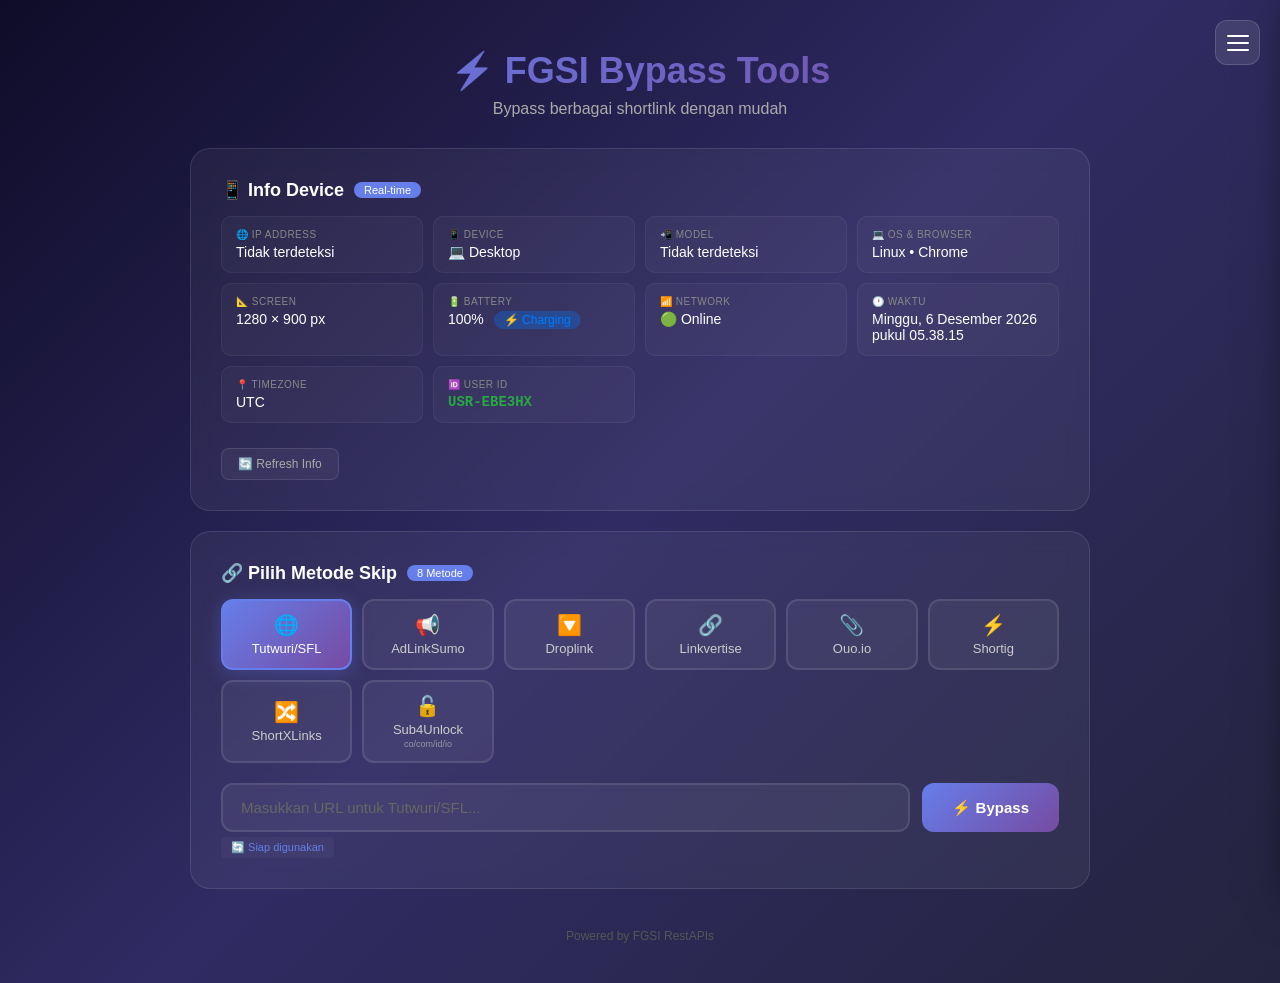
==== commit a63c4c9d: "Add files via upload" ====
--- a/index.html
+++ b/index.html
@@ -7,26 +7,16 @@
     <link rel="stylesheet" href="style.css">
 </head>
 <body>
-    <!-- Hamburger -->
-    <div class="hamburger" id="hamburgerBtn" title="Riwayat Bypass">
-        <span></span>
-        <span></span>
-        <span></span>
+    <div class="hamburger" id="hamburgerBtn" title="Riwayat">
+        <span></span><span></span><span></span>
     </div>
 
-    <!-- Sidebar Overlay -->
     <div class="sidebar-overlay" id="sidebarOverlay"></div>
 
-    <!-- Sidebar -->
     <div class="sidebar" id="sidebar">
         <div class="sidebar-header">
             <h2>📜 Riwayat <span class="count" id="historyCount">0</span></h2>
             <button class="sidebar-clear" id="clearHistoryBtn">🗑️ Hapus</button>
-        </div>
-        <div class="sidebar-tabs">
-            <button class="sidebar-tab active" data-tab="local">📱 Saya</button>
-            <button class="sidebar-tab" data-tab="global">🌍 Semua User</button>
-            <button class="sidebar-tab" data-tab="stats">📊 Statistik</button>
         </div>
         <div class="sidebar-body" id="sidebarBody">
             <div class="sidebar-empty">
@@ -34,9 +24,7 @@
                 Belum ada riwayat bypass
             </div>
         </div>
-        <div class="sidebar-footer" id="sidebarFooter">
-            Data tersimpan di browser kamu
-        </div>
+        <div class="sidebar-footer">Data tersimpan di browser kamu</div>
     </div>
 
     <div class="container">
@@ -45,14 +33,12 @@
             <p>Bypass berbagai shortlink dengan mudah</p>
         </div>
 
-        <!-- DEVICE INFO -->
         <div class="card">
             <div class="card-title">
-                📱 Info Device & Pengguna
+                📱 Info Device
                 <span class="badge">Real-time</span>
             </div>
-
-            <div class="device-info-grid" id="deviceInfoGrid">
+            <div class="device-info-grid">
                 <div class="device-info-item">
                     <div class="label">🌐 IP Address</div>
                     <div class="value" id="deviceIp">Loading...</div>
@@ -82,7 +68,7 @@
                     <div class="value" id="deviceNetwork">Loading...</div>
                 </div>
                 <div class="device-info-item">
-                    <div class="label">🕐 Waktu & Tanggal</div>
+                    <div class="label">🕐 Waktu</div>
                     <div class="value" id="deviceTime">Loading...</div>
                 </div>
                 <div class="device-info-item">
@@ -94,11 +80,9 @@
                     <div class="value" id="deviceUserId">Loading...</div>
                 </div>
             </div>
-
             <button class="device-info-refresh" id="refreshDeviceInfo">🔄 Refresh Info</button>
         </div>
 
-        <!-- BYPASS -->
         <div class="card">
             <div class="card-title">
                 🔗 Pilih Metode Skip
@@ -107,47 +91,39 @@
 
             <div class="service-grid" id="serviceGrid">
                 <button class="service-btn active" data-service="tutwuri">
-                    <span class="icon">🌐</span>
-                    Tutwuri/SFL
+                    <span class="icon">🌐</span>Tutwuri/SFL
                 </button>
                 <button class="service-btn" data-service="adlinksumo">
-                    <span class="icon">📢</span>
-                    AdLinkSumo
+                    <span class="icon">📢</span>AdLinkSumo
                 </button>
                 <button class="service-btn" data-service="droplink">
-                    <span class="icon">🔽</span>
-                    Droplink
+                    <span class="icon">🔽</span>Droplink
                 </button>
                 <button class="service-btn" data-service="linkvertise">
-                    <span class="icon">🔗</span>
-                    Linkvertise
+                    <span class="icon">🔗</span>Linkvertise
                 </button>
                 <button class="service-btn" data-service="ouo">
-                    <span class="icon">📎</span>
-                    Ouo.io
+                    <span class="icon">📎</span>Ouo.io
                 </button>
                 <button class="service-btn" data-service="shortig">
-                    <span class="icon">⚡</span>
-                    Shortig
+                    <span class="icon">⚡</span>Shortig
                 </button>
                 <button class="service-btn" data-service="shortxlinks">
-                    <span class="icon">🔀</span>
-                    ShortXLinks
+                    <span class="icon">🔀</span>ShortXLinks
                 </button>
                 <button class="service-btn" data-service="sub4unlock">
-                    <span class="icon">🔓</span>
-                    Sub4Unlock
+                    <span class="icon">🔓</span>Sub4Unlock
                     <span class="sub">co/com/id/io</span>
                 </button>
             </div>
 
             <div class="input-group">
-                <input type="url" id="urlInput" placeholder="Masukkan URL target (contoh: https://sfl.gl/xxxxx)" class="input-field">
+                <input type="url" id="urlInput" placeholder="Masukkan URL target..." class="input-field">
                 <button id="bypassBtn" class="btn-primary">⚡ Bypass</button>
             </div>
 
             <div id="autoDetect" class="auto-detect">
-                🔍 Mendeteksi metode otomatis: <span id="detectedService"></span>
+                🔍 Terdeteksi: <span id="detectedService"></span>
             </div>
 
             <div id="proxyStatus" class="proxy-status"></div>
@@ -182,7 +158,7 @@
         </div>
 
         <div style="text-align:center;color:#555;font-size:12px;padding:20px 0;">
-            Powered by FGSI RestAPIs • Klik ☰ untuk riwayat
+            Powered by FGSI RestAPIs
         </div>
     </div>
 
--- a/style.css
+++ b/style.css
@@ -1,124 +1,401 @@
-/* ========== SIDEBAR TABS ========== */
-.sidebar-tabs {
-    display: flex;
-    gap: 4px;
-    padding: 8px 12px;
-    border-bottom: 1px solid rgba(255, 255, 255, 0.08);
-}
-
-.sidebar-tab {
-    flex: 1;
-    padding: 8px 10px;
-    background: transparent;
-    border: 1px solid transparent;
-    border-radius: 8px;
-    color: #888;
-    cursor: pointer;
-    font-size: 11px;
-    font-weight: 500;
-    transition: all 0.2s;
-}
-
-.sidebar-tab:hover {
-    background: rgba(255, 255, 255, 0.05);
-    color: #ccc;
-}
-
-.sidebar-tab.active {
-    background: rgba(102, 126, 234, 0.2);
-    border-color: rgba(102, 126, 234, 0.4);
-    color: #8b9ef5;
-}
-
-/* ========== STATS ========== */
-.stats-section {
-    padding: 8px;
-}
-
-.stats-grid {
-    display: grid;
-    grid-template-columns: 1fr 1fr;
-    gap: 8px;
-    margin-bottom: 16px;
-}
-
-.stat-card {
-    background: rgba(255, 255, 255, 0.04);
-    border: 1px solid rgba(255, 255, 255, 0.08);
-    border-radius: 10px;
-    padding: 14px;
-    text-align: center;
-}
-
-.stat-card .stat-value {
-    font-size: 22px;
-    font-weight: 700;
-    color: #8b9ef5;
-    line-height: 1;
-}
-
-.stat-card .stat-label {
-    font-size: 10px;
-    color: #888;
-    text-transform: uppercase;
-    letter-spacing: 0.5px;
-    margin-top: 6px;
-}
-
-.stats-title {
-    color: #aaa;
-    font-size: 11px;
-    text-transform: uppercase;
-    letter-spacing: 0.5px;
-    margin-bottom: 8px;
-    padding: 0 4px;
-}
-
-.stats-bar-item {
-    display: flex;
-    align-items: center;
-    gap: 8px;
-    margin-bottom: 8px;
-    padding: 0 4px;
-}
-
-.stats-bar-label {
-    color: #ccc;
-    font-size: 12px;
-    min-width: 110px;
-    white-space: nowrap;
-    overflow: hidden;
-    text-overflow: ellipsis;
-}
-
-.stats-bar-track {
-    flex: 1;
-    height: 6px;
-    background: rgba(255, 255, 255, 0.06);
-    border-radius: 3px;
-    overflow: hidden;
-}
-
-.stats-bar-fill {
-    height: 100%;
-    background: linear-gradient(90deg, #667eea, #764ba2);
-    border-radius: 3px;
-    transition: width 0.5s;
-}
-
-.stats-bar-count {
-    color: #8b9ef5;
-    font-size: 11px;
-    font-weight: 600;
-    min-width: 30px;
-    text-align: right;
-}
-
-.global-sync-info {
-    color: #666;
-    font-size: 11px;
-    text-align: center;
-    padding: 10px;
-    border-top: 1px solid rgba(255, 255, 255, 0.06);
-    margin-top: 10px;
+* { margin: 0; padding: 0; box-sizing: border-box; }
+
+body {
+    font-family: -apple-system, BlinkMacSystemFont, 'Segoe UI', Roboto, sans-serif;
+    background: linear-gradient(135deg, #0f0c29, #302b63, #24243e);
+    min-height: 100vh;
+    padding: 20px;
+}
+
+.container { max-width: 900px; margin: 0 auto; }
+
+.header { text-align: center; color: white; padding: 30px 0; }
+
+.header h1 {
+    font-size: 36px;
+    background: linear-gradient(135deg, #667eea, #764ba2);
+    -webkit-background-clip: text;
+    -webkit-text-fill-color: transparent;
+}
+
+.header p { color: #aaa; margin-top: 8px; }
+
+/* Hamburger */
+.hamburger {
+    position: fixed; top: 20px; right: 20px;
+    width: 45px; height: 45px;
+    background: rgba(255,255,255,0.1);
+    backdrop-filter: blur(10px);
+    border: 1px solid rgba(255,255,255,0.15);
+    border-radius: 12px; cursor: pointer;
+    display: flex; flex-direction: column;
+    justify-content: center; align-items: center; gap: 5px;
+    z-index: 1001; transition: all 0.3s;
+}
+
+.hamburger:hover { background: rgba(102,126,234,0.3); border-color: #667eea; }
+
+.hamburger span {
+    display: block; width: 22px; height: 2px;
+    background: white; border-radius: 2px; transition: all 0.3s;
+}
+
+.hamburger.active span:nth-child(1) { transform: rotate(45deg) translate(5px, 5px); }
+.hamburger.active span:nth-child(2) { opacity: 0; }
+.hamburger.active span:nth-child(3) { transform: rotate(-45deg) translate(5px, -5px); }
+
+/* Sidebar */
+.sidebar-overlay {
+    position: fixed; top: 0; left: 0;
+    width: 100%; height: 100%;
+    background: rgba(0,0,0,0.5); backdrop-filter: blur(4px);
+    z-index: 999; opacity: 0; visibility: hidden; transition: all 0.3s;
+}
+
+.sidebar-overlay.active { opacity: 1; visibility: visible; }
+
+.sidebar {
+    position: fixed; top: 0; right: -400px;
+    width: 380px; max-width: 90vw; height: 100vh;
+    background: linear-gradient(135deg, #1a1a2e, #16213e);
+    border-left: 1px solid rgba(255,255,255,0.1);
+    z-index: 1000; transition: right 0.35s cubic-bezier(0.4, 0, 0.2, 1);
+    display: flex; flex-direction: column;
+    box-shadow: -10px 0 40px rgba(0,0,0,0.5);
+}
+
+.sidebar.active { right: 0; }
+
+.sidebar-header {
+    padding: 24px 20px 16px;
+    border-bottom: 1px solid rgba(255,255,255,0.08);
+    display: flex; justify-content: space-between; align-items: center;
+}
+
+.sidebar-header h2 { color: white; font-size: 18px; display: flex; align-items: center; gap: 8px; }
+
+.sidebar-header .count {
+    background: #667eea; color: white; font-size: 11px;
+    padding: 2px 10px; border-radius: 12px; font-weight: 600;
+}
+
+.sidebar-clear {
+    padding: 6px 14px; background: rgba(255,0,0,0.15);
+    color: #ff6b6b; border: 1px solid rgba(255,0,0,0.2);
+    border-radius: 8px; cursor: pointer; font-size: 11px; transition: all 0.2s;
+}
+
+.sidebar-clear:hover { background: rgba(255,0,0,0.3); }
+
+.sidebar-body { flex: 1; overflow-y: auto; padding: 12px; }
+
+.history-item {
+    background: rgba(255,255,255,0.04);
+    border: 1px solid rgba(255,255,255,0.06);
+    border-radius: 12px; padding: 14px; margin-bottom: 10px;
+    transition: all 0.25s; position: relative;
+}
+
+.history-item:hover {
+    background: rgba(102,126,234,0.1);
+    border-color: rgba(102,126,234,0.3);
+    transform: translateX(-3px);
+}
+
+.history-item-top {
+    display: flex; justify-content: space-between;
+    align-items: center; margin-bottom: 8px; gap: 8px;
+}
+
+.history-item-service {
+    background: rgba(102,126,234,0.25); color: #8b9ef5;
+    padding: 2px 10px; border-radius: 10px;
+    font-size: 10px; font-weight: 600; white-space: nowrap;
+}
+
+.history-item-time { color: #666; font-size: 10px; white-space: nowrap; }
+
+.history-item-url {
+    color: #ccc; font-size: 12px;
+    word-break: break-all; line-height: 1.5; margin-bottom: 10px;
+}
+
+.history-item-url a { color: #8b9ef5; text-decoration: none; }
+.history-item-url a:hover { text-decoration: underline; }
+
+.history-item-actions { display: flex; gap: 6px; flex-wrap: wrap; }
+
+.history-item-actions button,
+.history-item-actions a {
+    padding: 5px 12px; background: rgba(255,255,255,0.06);
+    border: 1px solid rgba(255,255,255,0.1);
+    border-radius: 6px; color: #aaa; cursor: pointer;
+    font-size: 11px; text-decoration: none; transition: all 0.2s;
+}
+
+.history-item-actions button:hover,
+.history-item-actions a:hover {
+    background: rgba(102,126,234,0.3); color: white; border-color: #667eea;
+}
+
+.history-item-delete {
+    position: absolute; top: 10px; right: 10px;
+    background: none; border: none; color: #ff6b6b;
+    cursor: pointer; font-size: 16px; opacity: 0; transition: opacity 0.2s;
+    width: 24px; height: 24px; display: flex;
+    align-items: center; justify-content: center; border-radius: 6px;
+}
+
+.history-item:hover .history-item-delete { opacity: 1; }
+.history-item-delete:hover { background: rgba(255,0,0,0.2); }
+
+.sidebar-empty {
+    color: #555; text-align: center;
+    padding: 60px 20px; font-size: 14px;
+}
+
+.sidebar-empty .icon {
+    font-size: 48px; display: block;
+    margin-bottom: 15px; opacity: 0.3;
+}
+
+.sidebar-footer {
+    padding: 15px 20px;
+    border-top: 1px solid rgba(255,255,255,0.08);
+    text-align: center; color: #555; font-size: 11px;
+}
+
+/* Card */
+.card {
+    background: rgba(255,255,255,0.05);
+    backdrop-filter: blur(10px);
+    border-radius: 20px; padding: 30px;
+    margin-bottom: 20px;
+    border: 1px solid rgba(255,255,255,0.1);
+}
+
+.card-title {
+    color: white; font-size: 18px; font-weight: 600;
+    margin-bottom: 15px; display: flex; align-items: center; gap: 10px;
+}
+
+.card-title .badge {
+    background: #667eea; color: white; font-size: 11px;
+    padding: 2px 10px; border-radius: 12px; font-weight: 500;
+}
+
+/* Service */
+.service-grid {
+    display: grid; grid-template-columns: repeat(auto-fill, minmax(130px, 1fr));
+    gap: 10px; margin-bottom: 20px;
+}
+
+.service-btn {
+    padding: 12px 10px; background: rgba(255,255,255,0.05);
+    border: 2px solid rgba(255,255,255,0.1);
+    border-radius: 12px; color: #ccc; cursor: pointer;
+    transition: all 0.3s; font-size: 13px; font-weight: 500; text-align: center;
+}
+
+.service-btn:hover {
+    background: rgba(102,126,234,0.2);
+    border-color: #667eea; transform: translateY(-2px);
+}
+
+.service-btn.active {
+    background: linear-gradient(135deg, #667eea, #764ba2);
+    border-color: #667eea; color: white;
+    box-shadow: 0 4px 20px rgba(102,126,234,0.3);
+}
+
+.service-btn .icon { display: block; font-size: 20px; margin-bottom: 4px; }
+.service-btn .sub { font-size: 9px; opacity: 0.6; display: block; margin-top: 2px; }
+
+/* Input */
+.input-group { display: flex; gap: 12px; margin-top: 10px; }
+
+.input-field {
+    flex: 1; padding: 14px 18px;
+    background: rgba(255,255,255,0.05);
+    border: 2px solid rgba(255,255,255,0.1);
+    border-radius: 12px; color: white; font-size: 15px;
+    transition: border-color 0.3s;
+}
+
+.input-field::placeholder { color: #666; }
+.input-field:focus { outline: none; border-color: #667eea; }
+
+.btn-primary {
+    padding: 14px 30px;
+    background: linear-gradient(135deg, #667eea, #764ba2);
+    color: white; border: none; border-radius: 12px;
+    font-size: 15px; font-weight: 600; cursor: pointer;
+    transition: all 0.3s; white-space: nowrap;
+}
+
+.btn-primary:hover { transform: scale(1.05); box-shadow: 0 4px 20px rgba(102,126,234,0.4); }
+.btn-primary:disabled { opacity: 0.5; cursor: not-allowed; transform: none; }
+
+.btn-secondary {
+    padding: 8px 18px; background: rgba(255,255,255,0.1);
+    color: white; border: 1px solid rgba(255,255,255,0.2);
+    border-radius: 8px; cursor: pointer; font-size: 13px;
+    transition: all 0.2s; text-decoration: none; display: inline-block;
+}
+
+.btn-secondary:hover { background: rgba(255,255,255,0.2); }
+.btn-success { background: #28a745; border-color: #28a745; }
+.btn-success:hover { background: #218838; }
+.btn-original { background: #6c757d; border-color: #6c757d; }
+.btn-original:hover { background: #5a6268; }
+
+/* Result */
+#resultArea { margin-top: 20px; display: none; }
+
+.result-card {
+    background: rgba(255,255,255,0.05);
+    border-radius: 12px; padding: 20px;
+    border-left: 4px solid #28a745;
+}
+
+.result-header {
+    display: flex; justify-content: space-between;
+    align-items: center; margin-bottom: 12px; color: white;
+}
+
+.result-content {
+    word-break: break-all; color: #ddd; font-size: 14px;
+    margin-bottom: 15px; padding: 12px;
+    background: rgba(0,0,0,0.3); border-radius: 8px;
+    font-family: monospace; max-height: 300px; overflow-y: auto;
+}
+
+.result-actions { display: flex; gap: 10px; flex-wrap: wrap; }
+.result-warning { border-left-color: #ffc107; }
+.result-error { border-left-color: #dc3545; }
+.result-error .result-header span { color: #dc3545; }
+
+/* Loading */
+#loading { display: none; text-align: center; padding: 30px 0; }
+
+.spinner {
+    width: 40px; height: 40px;
+    border: 4px solid rgba(255,255,255,0.1);
+    border-top: 4px solid #667eea; border-radius: 50%;
+    animation: spin 1s linear infinite; margin: 0 auto 15px;
+}
+
+@keyframes spin { 0% { transform: rotate(0deg); } 100% { transform: rotate(360deg); } }
+#loading p { color: #aaa; }
+
+/* Auto detect */
+.auto-detect {
+    color: #667eea; font-size: 12px; margin-top: 8px;
+    padding: 8px 14px; background: rgba(102,126,234,0.1);
+    border-radius: 8px; display: none;
+}
+
+.debug-info {
+    color: #666; font-size: 11px; margin-top: 10px;
+    padding: 8px 12px; background: rgba(0,0,0,0.2);
+    border-radius: 6px; word-break: break-all;
+    display: none; max-height: 200px; overflow-y: auto;
+}
+
+.social-actions {
+    margin-top: 10px; padding: 10px 12px;
+    background: rgba(255,255,255,0.05); border-radius: 8px;
+    border: 1px solid rgba(255,255,255,0.05); display: none;
+}
+
+.social-actions h4 { color: #aaa; font-size: 12px; margin-bottom: 8px; }
+
+.social-actions a {
+    color: #667eea; text-decoration: none; font-size: 13px;
+    display: inline-block; padding: 4px 12px;
+    background: rgba(102,126,234,0.15); border-radius: 6px;
+    margin: 2px 4px 2px 0;
+}
+
+.social-actions a:hover { background: rgba(102,126,234,0.3); }
+
+/* Device Info */
+.device-info-grid {
+    display: grid; grid-template-columns: repeat(auto-fill, minmax(200px, 1fr));
+    gap: 10px; margin: 15px 0;
+}
+
+.device-info-item {
+    background: rgba(255,255,255,0.03);
+    border: 1px solid rgba(255,255,255,0.05);
+    border-radius: 10px; padding: 12px 14px;
+}
+
+.device-info-item .label {
+    color: #888; font-size: 10px;
+    text-transform: uppercase; letter-spacing: 0.5px;
+}
+
+.device-info-item .value {
+    color: #fff; font-size: 14px; font-weight: 500;
+    margin-top: 4px; word-break: break-all;
+}
+
+.device-info-item .value .battery-level {
+    display: inline-block; padding: 2px 10px;
+    border-radius: 12px; font-size: 12px; margin-left: 6px;
+}
+
+.battery-high { background: rgba(40,167,69,0.3); color: #28a745; }
+.battery-medium { background: rgba(255,193,7,0.3); color: #ffc107; }
+.battery-low { background: rgba(220,53,69,0.3); color: #dc3545; }
+.battery-charging { background: rgba(0,123,255,0.3); color: #007bff; }
+
+.device-info-refresh {
+    padding: 8px 16px; background: rgba(255,255,255,0.05);
+    border: 1px solid rgba(255,255,255,0.1);
+    border-radius: 8px; color: #aaa; cursor: pointer;
+    font-size: 12px; transition: all 0.3s; margin-top: 10px;
+}
+
+.device-info-refresh:hover {
+    background: rgba(102,126,234,0.2);
+    border-color: #667eea; color: white;
+}
+
+.device-info-ip { color: #667eea; font-weight: 600; }
+
+.proxy-status {
+    font-size: 11px; color: #888; margin-top: 5px;
+    padding: 4px 10px; background: rgba(255,255,255,0.03);
+    border-radius: 4px; display: inline-block;
+}
+
+/* Scrollbar */
+::-webkit-scrollbar { width: 6px; }
+::-webkit-scrollbar-track { background: rgba(255,255,255,0.05); border-radius: 10px; }
+::-webkit-scrollbar-thumb { background: #667eea; border-radius: 10px; }
+
+/* Responsive */
+@media (max-width: 768px) {
+    .card { padding: 20px; }
+    .service-grid { grid-template-columns: repeat(auto-fill, minmax(100px, 1fr)); }
+    .input-group { flex-direction: column; }
+    .btn-primary { width: 100%; }
+    .header h1 { font-size: 28px; }
+    .device-info-grid { grid-template-columns: 1fr 1fr; }
+    .hamburger { top: 15px; right: 15px; width: 40px; height: 40px; }
+    .sidebar { width: 100vw; max-width: 100vw; }
+}
+
+@media (max-width: 480px) {
+    .service-grid { grid-template-columns: repeat(3, 1fr); }
+    .service-btn { font-size: 11px; padding: 10px 6px; }
+    .service-btn .icon { font-size: 16px; }
+    .device-info-grid { grid-template-columns: 1fr; }
+}
+
+@keyframes slideUp {
+    from { opacity: 0; transform: translateX(-50%) translateY(20px); }
+    to { opacity: 1; transform: translateX(-50%) translateY(0); }
 }
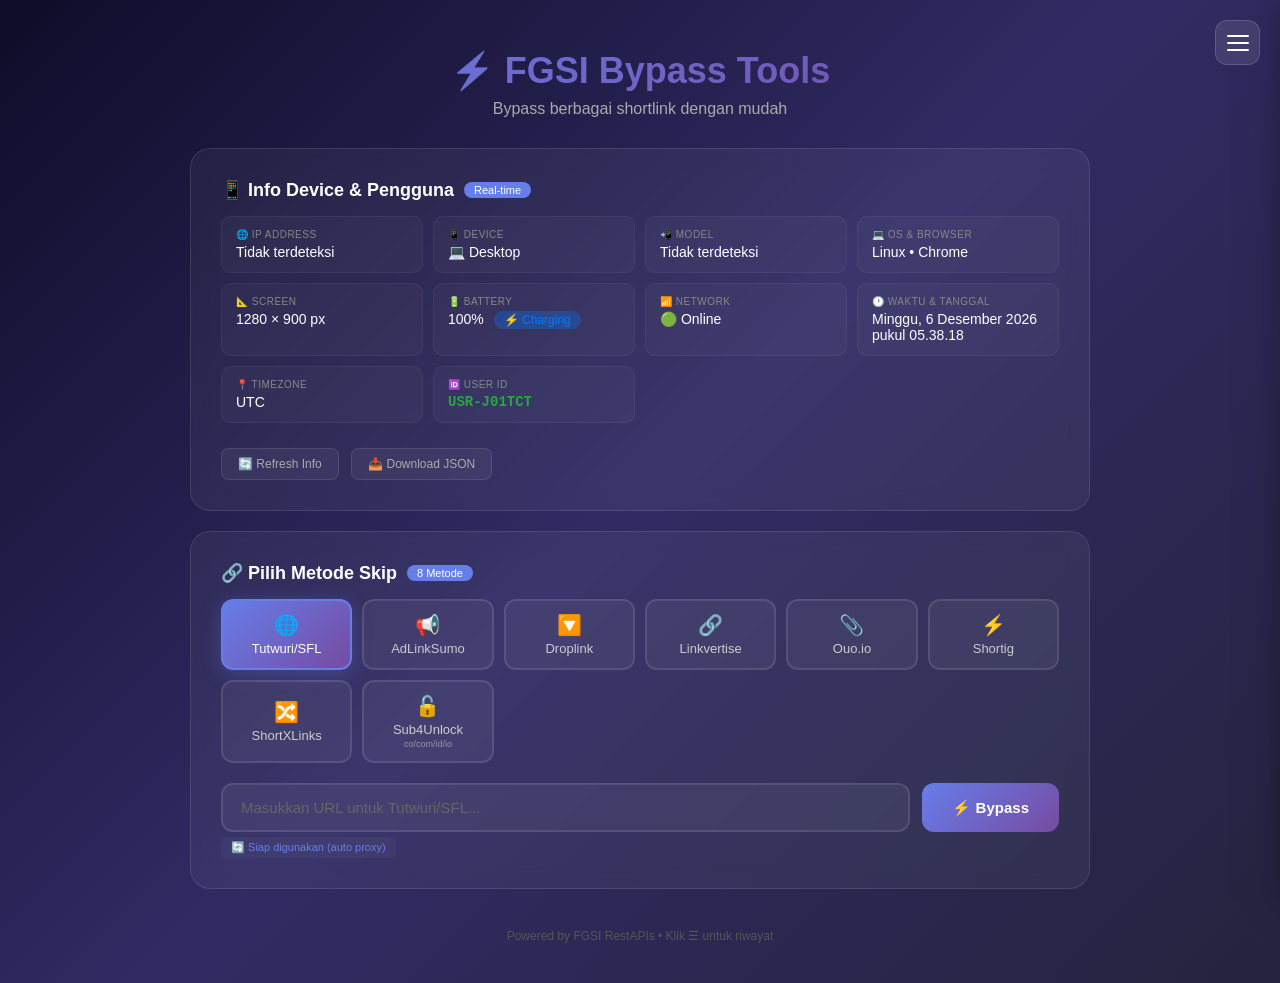
==== commit 4cf88488: "Add files via upload" ====
--- a/index.html
+++ b/index.html
@@ -4,19 +4,915 @@
     <meta charset="UTF-8">
     <meta name="viewport" content="width=device-width, initial-scale=1.0">
     <title>FGSI Bypass Tools</title>
-    <link rel="stylesheet" href="style.css">
+    <style>
+        * {
+            margin: 0;
+            padding: 0;
+            box-sizing: border-box;
+        }
+
+        body {
+            font-family: -apple-system, BlinkMacSystemFont, 'Segoe UI', Roboto, Oxygen, Ubuntu, sans-serif;
+            background: linear-gradient(135deg, #0f0c29, #302b63, #24243e);
+            min-height: 100vh;
+            padding: 20px;
+        }
+
+        .container {
+            max-width: 900px;
+            margin: 0 auto;
+        }
+
+        .header {
+            text-align: center;
+            color: white;
+            padding: 30px 0;
+            position: relative;
+        }
+
+        .header h1 {
+            font-size: 36px;
+            background: linear-gradient(135deg, #667eea, #764ba2);
+            -webkit-background-clip: text;
+            -webkit-text-fill-color: transparent;
+        }
+
+        .header p {
+            color: #aaa;
+            margin-top: 8px;
+        }
+
+        /* Hamburger */
+        .hamburger {
+            position: fixed;
+            top: 20px;
+            right: 20px;
+            width: 45px;
+            height: 45px;
+            background: rgba(255, 255, 255, 0.1);
+            backdrop-filter: blur(10px);
+            border: 1px solid rgba(255, 255, 255, 0.15);
+            border-radius: 12px;
+            cursor: pointer;
+            display: flex;
+            flex-direction: column;
+            justify-content: center;
+            align-items: center;
+            gap: 5px;
+            z-index: 1001;
+            transition: all 0.3s;
+        }
+
+        .hamburger:hover {
+            background: rgba(102, 126, 234, 0.3);
+            border-color: #667eea;
+        }
+
+        .hamburger span {
+            display: block;
+            width: 22px;
+            height: 2px;
+            background: white;
+            border-radius: 2px;
+            transition: all 0.3s;
+        }
+
+        .hamburger.active span:nth-child(1) {
+            transform: rotate(45deg) translate(5px, 5px);
+        }
+
+        .hamburger.active span:nth-child(2) {
+            opacity: 0;
+        }
+
+        .hamburger.active span:nth-child(3) {
+            transform: rotate(-45deg) translate(5px, -5px);
+        }
+
+        /* Sidebar */
+        .sidebar-overlay {
+            position: fixed;
+            top: 0;
+            left: 0;
+            width: 100%;
+            height: 100%;
+            background: rgba(0, 0, 0, 0.5);
+            backdrop-filter: blur(4px);
+            z-index: 999;
+            opacity: 0;
+            visibility: hidden;
+            transition: all 0.3s;
+        }
+
+        .sidebar-overlay.active {
+            opacity: 1;
+            visibility: visible;
+        }
+
+        .sidebar {
+            position: fixed;
+            top: 0;
+            right: -400px;
+            width: 380px;
+            max-width: 90vw;
+            height: 100vh;
+            background: linear-gradient(135deg, #1a1a2e, #16213e);
+            border-left: 1px solid rgba(255, 255, 255, 0.1);
+            z-index: 1000;
+            transition: right 0.35s cubic-bezier(0.4, 0, 0.2, 1);
+            display: flex;
+            flex-direction: column;
+            box-shadow: -10px 0 40px rgba(0, 0, 0, 0.5);
+        }
+
+        .sidebar.active {
+            right: 0;
+        }
+
+        .sidebar-header {
+            padding: 24px 20px 16px;
+            border-bottom: 1px solid rgba(255, 255, 255, 0.08);
+            display: flex;
+            justify-content: space-between;
+            align-items: center;
+        }
+
+        .sidebar-header h2 {
+            color: white;
+            font-size: 18px;
+            display: flex;
+            align-items: center;
+            gap: 8px;
+        }
+
+        .sidebar-header .count {
+            background: #667eea;
+            color: white;
+            font-size: 11px;
+            padding: 2px 10px;
+            border-radius: 12px;
+            font-weight: 600;
+        }
+
+        .sidebar-clear {
+            padding: 6px 14px;
+            background: rgba(255, 0, 0, 0.15);
+            color: #ff6b6b;
+            border: 1px solid rgba(255, 0, 0, 0.2);
+            border-radius: 8px;
+            cursor: pointer;
+            font-size: 11px;
+            transition: all 0.2s;
+        }
+
+        .sidebar-clear:hover {
+            background: rgba(255, 0, 0, 0.3);
+        }
+
+        /* SIDEBAR TABS */
+        .sidebar-tabs {
+            display: flex;
+            gap: 4px;
+            padding: 8px 12px;
+            border-bottom: 1px solid rgba(255, 255, 255, 0.08);
+        }
+
+        .sidebar-tab {
+            flex: 1;
+            padding: 8px 10px;
+            background: transparent;
+            border: 1px solid transparent;
+            border-radius: 8px;
+            color: #888;
+            cursor: pointer;
+            font-size: 11px;
+            font-weight: 500;
+            transition: all 0.2s;
+        }
+
+        .sidebar-tab:hover {
+            background: rgba(255, 255, 255, 0.05);
+            color: #ccc;
+        }
+
+        .sidebar-tab.active {
+            background: rgba(102, 126, 234, 0.2);
+            border-color: rgba(102, 126, 234, 0.4);
+            color: #8b9ef5;
+        }
+
+        .sidebar-body {
+            flex: 1;
+            overflow-y: auto;
+            padding: 12px;
+        }
+
+        .history-item {
+            background: rgba(255, 255, 255, 0.04);
+            border: 1px solid rgba(255, 255, 255, 0.06);
+            border-radius: 12px;
+            padding: 14px;
+            margin-bottom: 10px;
+            transition: all 0.25s;
+            position: relative;
+        }
+
+        .history-item:hover {
+            background: rgba(102, 126, 234, 0.1);
+            border-color: rgba(102, 126, 234, 0.3);
+            transform: translateX(-3px);
+        }
+
+        .history-item-top {
+            display: flex;
+            justify-content: space-between;
+            align-items: center;
+            margin-bottom: 8px;
+            gap: 8px;
+        }
+
+        .history-item-service {
+            background: rgba(102, 126, 234, 0.25);
+            color: #8b9ef5;
+            padding: 2px 10px;
+            border-radius: 10px;
+            font-size: 10px;
+            font-weight: 600;
+            white-space: nowrap;
+        }
+
+        .history-item-time {
+            color: #666;
+            font-size: 10px;
+            white-space: nowrap;
+        }
+
+        .history-item-url {
+            color: #ccc;
+            font-size: 12px;
+            word-break: break-all;
+            line-height: 1.5;
+            margin-bottom: 10px;
+        }
+
+        .history-item-url a {
+            color: #8b9ef5;
+            text-decoration: none;
+        }
+
+        .history-item-url a:hover {
+            text-decoration: underline;
+        }
+
+        .history-item-actions {
+            display: flex;
+            gap: 6px;
+            flex-wrap: wrap;
+        }
+
+        .history-item-actions button,
+        .history-item-actions a {
+            padding: 5px 12px;
+            background: rgba(255, 255, 255, 0.06);
+            border: 1px solid rgba(255, 255, 255, 0.1);
+            border-radius: 6px;
+            color: #aaa;
+            cursor: pointer;
+            font-size: 11px;
+            text-decoration: none;
+            transition: all 0.2s;
+        }
+
+        .history-item-actions button:hover,
+        .history-item-actions a:hover {
+            background: rgba(102, 126, 234, 0.3);
+            color: white;
+            border-color: #667eea;
+        }
+
+        .history-item-delete {
+            position: absolute;
+            top: 10px;
+            right: 10px;
+            background: none;
+            border: none;
+            color: #ff6b6b;
+            cursor: pointer;
+            font-size: 16px;
+            opacity: 0;
+            transition: opacity 0.2s;
+            width: 24px;
+            height: 24px;
+            display: flex;
+            align-items: center;
+            justify-content: center;
+            border-radius: 6px;
+        }
+
+        .history-item:hover .history-item-delete {
+            opacity: 1;
+        }
+
+        .history-item-delete:hover {
+            background: rgba(255, 0, 0, 0.2);
+        }
+
+        .sidebar-empty {
+            color: #555;
+            text-align: center;
+            padding: 60px 20px;
+            font-size: 14px;
+        }
+
+        .sidebar-empty .icon {
+            font-size: 48px;
+            display: block;
+            margin-bottom: 15px;
+            opacity: 0.3;
+        }
+
+        .sidebar-footer {
+            padding: 15px 20px;
+            border-top: 1px solid rgba(255, 255, 255, 0.08);
+            text-align: center;
+            color: #555;
+            font-size: 11px;
+        }
+
+        /* STATS */
+        .stats-section {
+            padding: 8px;
+        }
+
+        .stats-grid {
+            display: grid;
+            grid-template-columns: 1fr 1fr;
+            gap: 8px;
+            margin-bottom: 16px;
+        }
+
+        .stat-card {
+            background: rgba(255, 255, 255, 0.04);
+            border: 1px solid rgba(255, 255, 255, 0.08);
+            border-radius: 10px;
+            padding: 14px;
+            text-align: center;
+        }
+
+        .stat-card .stat-value {
+            font-size: 22px;
+            font-weight: 700;
+            color: #8b9ef5;
+            line-height: 1;
+        }
+
+        .stat-card .stat-label {
+            font-size: 10px;
+            color: #888;
+            text-transform: uppercase;
+            letter-spacing: 0.5px;
+            margin-top: 6px;
+        }
+
+        .stats-title {
+            color: #aaa;
+            font-size: 11px;
+            text-transform: uppercase;
+            letter-spacing: 0.5px;
+            margin-bottom: 8px;
+            padding: 0 4px;
+        }
+
+        .stats-bar-item {
+            display: flex;
+            align-items: center;
+            gap: 8px;
+            margin-bottom: 8px;
+            padding: 0 4px;
+        }
+
+        .stats-bar-label {
+            color: #ccc;
+            font-size: 12px;
+            min-width: 110px;
+            white-space: nowrap;
+            overflow: hidden;
+            text-overflow: ellipsis;
+        }
+
+        .stats-bar-track {
+            flex: 1;
+            height: 6px;
+            background: rgba(255, 255, 255, 0.06);
+            border-radius: 3px;
+            overflow: hidden;
+        }
+
+        .stats-bar-fill {
+            height: 100%;
+            background: linear-gradient(90deg, #667eea, #764ba2);
+            border-radius: 3px;
+            transition: width 0.5s;
+        }
+
+        .stats-bar-count {
+            color: #8b9ef5;
+            font-size: 11px;
+            font-weight: 600;
+            min-width: 30px;
+            text-align: right;
+        }
+
+        /* Card */
+        .card {
+            background: rgba(255, 255, 255, 0.05);
+            backdrop-filter: blur(10px);
+            border-radius: 20px;
+            padding: 30px;
+            margin-bottom: 20px;
+            border: 1px solid rgba(255, 255, 255, 0.1);
+        }
+
+        .card-title {
+            color: white;
+            font-size: 18px;
+            font-weight: 600;
+            margin-bottom: 15px;
+            display: flex;
+            align-items: center;
+            gap: 10px;
+        }
+
+        .card-title .badge {
+            background: #667eea;
+            color: white;
+            font-size: 11px;
+            padding: 2px 10px;
+            border-radius: 12px;
+            font-weight: 500;
+        }
+
+        /* Service Grid */
+        .service-grid {
+            display: grid;
+            grid-template-columns: repeat(auto-fill, minmax(130px, 1fr));
+            gap: 10px;
+            margin-bottom: 20px;
+        }
+
+        .service-btn {
+            padding: 12px 10px;
+            background: rgba(255, 255, 255, 0.05);
+            border: 2px solid rgba(255, 255, 255, 0.1);
+            border-radius: 12px;
+            color: #ccc;
+            cursor: pointer;
+            transition: all 0.3s;
+            font-size: 13px;
+            font-weight: 500;
+            text-align: center;
+        }
+
+        .service-btn:hover {
+            background: rgba(102, 126, 234, 0.2);
+            border-color: #667eea;
+            transform: translateY(-2px);
+        }
+
+        .service-btn.active {
+            background: linear-gradient(135deg, #667eea, #764ba2);
+            border-color: #667eea;
+            color: white;
+            box-shadow: 0 4px 20px rgba(102, 126, 234, 0.3);
+        }
+
+        .service-btn .icon {
+            display: block;
+            font-size: 20px;
+            margin-bottom: 4px;
+        }
+
+        .service-btn .sub {
+            font-size: 9px;
+            opacity: 0.6;
+            display: block;
+            margin-top: 2px;
+        }
+
+        /* Input */
+        .input-group {
+            display: flex;
+            gap: 12px;
+            margin-top: 10px;
+        }
+
+        .input-field {
+            flex: 1;
+            padding: 14px 18px;
+            background: rgba(255, 255, 255, 0.05);
+            border: 2px solid rgba(255, 255, 255, 0.1);
+            border-radius: 12px;
+            color: white;
+            font-size: 15px;
+            transition: border-color 0.3s;
+        }
+
+        .input-field::placeholder {
+            color: #666;
+        }
+
+        .input-field:focus {
+            outline: none;
+            border-color: #667eea;
+        }
+
+        .btn-primary {
+            padding: 14px 30px;
+            background: linear-gradient(135deg, #667eea, #764ba2);
+            color: white;
+            border: none;
+            border-radius: 12px;
+            font-size: 15px;
+            font-weight: 600;
+            cursor: pointer;
+            transition: all 0.3s;
+            white-space: nowrap;
+        }
+
+        .btn-primary:hover {
+            transform: scale(1.05);
+            box-shadow: 0 4px 20px rgba(102, 126, 234, 0.4);
+        }
+
+        .btn-primary:disabled {
+            opacity: 0.5;
+            cursor: not-allowed;
+            transform: none;
+        }
+
+        .btn-secondary {
+            padding: 8px 18px;
+            background: rgba(255, 255, 255, 0.1);
+            color: white;
+            border: 1px solid rgba(255, 255, 255, 0.2);
+            border-radius: 8px;
+            cursor: pointer;
+            font-size: 13px;
+            transition: all 0.2s;
+            text-decoration: none;
+            display: inline-block;
+        }
+
+        .btn-secondary:hover {
+            background: rgba(255, 255, 255, 0.2);
+        }
+
+        .btn-success {
+            background: #28a745;
+            border-color: #28a745;
+        }
+
+        .btn-success:hover {
+            background: #218838;
+        }
+
+        .btn-original {
+            background: #6c757d;
+            border-color: #6c757d;
+        }
+
+        .btn-original:hover {
+            background: #5a6268;
+        }
+
+        .btn-download {
+            background: #007bff;
+            border-color: #007bff;
+        }
+
+        .btn-download:hover {
+            background: #0069d9;
+        }
+
+        /* Result */
+        #resultArea {
+            margin-top: 20px;
+            display: none;
+        }
+
+        .result-card {
+            background: rgba(255, 255, 255, 0.05);
+            border-radius: 12px;
+            padding: 20px;
+            border-left: 4px solid #28a745;
+        }
+
+        .result-header {
+            display: flex;
+            justify-content: space-between;
+            align-items: center;
+            margin-bottom: 12px;
+            color: white;
+        }
+
+        .result-content {
+            word-break: break-all;
+            color: #ddd;
+            font-size: 14px;
+            margin-bottom: 15px;
+            padding: 12px;
+            background: rgba(0, 0, 0, 0.3);
+            border-radius: 8px;
+            font-family: monospace;
+            max-height: 300px;
+            overflow-y: auto;
+        }
+
+        .result-actions {
+            display: flex;
+            gap: 10px;
+            flex-wrap: wrap;
+        }
+
+        .result-warning {
+            border-left-color: #ffc107;
+        }
+
+        .result-error {
+            border-left-color: #dc3545;
+        }
+
+        .result-error .result-header span {
+            color: #dc3545;
+        }
+
+        /* Loading */
+        #loading {
+            display: none;
+            text-align: center;
+            padding: 30px 0;
+        }
+
+        .spinner {
+            width: 40px;
+            height: 40px;
+            border: 4px solid rgba(255, 255, 255, 0.1);
+            border-top: 4px solid #667eea;
+            border-radius: 50%;
+            animation: spin 1s linear infinite;
+            margin: 0 auto 15px;
+        }
+
+        @keyframes spin {
+            0% { transform: rotate(0deg); }
+            100% { transform: rotate(360deg); }
+        }
+
+        #loading p {
+            color: #aaa;
+        }
+
+        /* Auto Detect */
+        .auto-detect {
+            color: #667eea;
+            font-size: 12px;
+            margin-top: 8px;
+            padding: 8px 14px;
+            background: rgba(102, 126, 234, 0.1);
+            border-radius: 8px;
+            display: none;
+        }
+
+        .debug-info {
+            color: #666;
+            font-size: 11px;
+            margin-top: 10px;
+            padding: 8px 12px;
+            background: rgba(0, 0, 0, 0.2);
+            border-radius: 6px;
+            word-break: break-all;
+            display: none;
+            max-height: 200px;
+            overflow-y: auto;
+        }
+
+        .social-actions {
+            margin-top: 10px;
+            padding: 10px 12px;
+            background: rgba(255, 255, 255, 0.05);
+            border-radius: 8px;
+            border: 1px solid rgba(255, 255, 255, 0.05);
+            display: none;
+        }
+
+        .social-actions h4 {
+            color: #aaa;
+            font-size: 12px;
+            margin-bottom: 8px;
+        }
+
+        .social-actions a {
+            color: #667eea;
+            text-decoration: none;
+            font-size: 13px;
+            display: inline-block;
+            padding: 4px 12px;
+            background: rgba(102, 126, 234, 0.15);
+            border-radius: 6px;
+            margin: 2px 4px 2px 0;
+        }
+
+        .social-actions a:hover {
+            background: rgba(102, 126, 234, 0.3);
+        }
+
+        /* Device Info */
+        .device-info-grid {
+            display: grid;
+            grid-template-columns: repeat(auto-fill, minmax(200px, 1fr));
+            gap: 10px;
+            margin: 15px 0;
+        }
+
+        .device-info-item {
+            background: rgba(255, 255, 255, 0.03);
+            border: 1px solid rgba(255, 255, 255, 0.05);
+            border-radius: 10px;
+            padding: 12px 14px;
+        }
+
+        .device-info-item .label {
+            color: #888;
+            font-size: 10px;
+            text-transform: uppercase;
+            letter-spacing: 0.5px;
+        }
+
+        .device-info-item .value {
+            color: #fff;
+            font-size: 14px;
+            font-weight: 500;
+            margin-top: 4px;
+            word-break: break-all;
+        }
+
+        .device-info-item .value .battery-level {
+            display: inline-block;
+            padding: 2px 10px;
+            border-radius: 12px;
+            font-size: 12px;
+            margin-left: 6px;
+        }
+
+        .battery-high {
+            background: rgba(40, 167, 69, 0.3);
+            color: #28a745;
+        }
+
+        .battery-medium {
+            background: rgba(255, 193, 7, 0.3);
+            color: #ffc107;
+        }
+
+        .battery-low {
+            background: rgba(220, 53, 69, 0.3);
+            color: #dc3545;
+        }
+
+        .battery-charging {
+            background: rgba(0, 123, 255, 0.3);
+            color: #007bff;
+        }
+
+        .device-info-refresh {
+            padding: 8px 16px;
+            background: rgba(255, 255, 255, 0.05);
+            border: 1px solid rgba(255, 255, 255, 0.1);
+            border-radius: 8px;
+            color: #aaa;
+            cursor: pointer;
+            font-size: 12px;
+            transition: all 0.3s;
+            margin-top: 10px;
+        }
+
+        .device-info-refresh:hover {
+            background: rgba(102, 126, 234, 0.2);
+            border-color: #667eea;
+            color: white;
+        }
+
+        .device-info-ip {
+            color: #667eea;
+            font-weight: 600;
+        }
+
+        .proxy-status {
+            font-size: 11px;
+            color: #888;
+            margin-top: 5px;
+            padding: 4px 10px;
+            background: rgba(255, 255, 255, 0.03);
+            border-radius: 4px;
+            display: inline-block;
+        }
+
+        /* Scrollbar */
+        ::-webkit-scrollbar {
+            width: 6px;
+        }
+
+        ::-webkit-scrollbar-track {
+            background: rgba(255, 255, 255, 0.05);
+            border-radius: 10px;
+        }
+
+        ::-webkit-scrollbar-thumb {
+            background: #667eea;
+            border-radius: 10px;
+        }
+
+        /* Responsive */
+        @media (max-width: 768px) {
+            .card {
+                padding: 20px;
+            }
+
+            .service-grid {
+                grid-template-columns: repeat(auto-fill, minmax(100px, 1fr));
+            }
+
+            .input-group {
+                flex-direction: column;
+            }
+
+            .btn-primary {
+                width: 100%;
+                justify-content: center;
+            }
+
+            .header h1 {
+                font-size: 28px;
+            }
+
+            .device-info-grid {
+                grid-template-columns: 1fr 1fr;
+            }
+
+            .hamburger {
+                top: 15px;
+                right: 15px;
+                width: 40px;
+                height: 40px;
+            }
+
+            .sidebar {
+                width: 100vw;
+                max-width: 100vw;
+            }
+        }
+
+        @media (max-width: 480px) {
+            .service-grid {
+                grid-template-columns: repeat(3, 1fr);
+            }
+
+            .service-btn {
+                font-size: 11px;
+                padding: 10px 6px;
+            }
+
+            .service-btn .icon {
+                font-size: 16px;
+            }
+
+            .device-info-grid {
+                grid-template-columns: 1fr;
+            }
+        }
+    </style>
 </head>
 <body>
-    <div class="hamburger" id="hamburgerBtn" title="Riwayat">
-        <span></span><span></span><span></span>
+    <!-- Hamburger -->
+    <div class="hamburger" id="hamburgerBtn" title="Riwayat Bypass">
+        <span></span>
+        <span></span>
+        <span></span>
     </div>
 
+    <!-- Sidebar Overlay -->
     <div class="sidebar-overlay" id="sidebarOverlay"></div>
 
+    <!-- Sidebar -->
     <div class="sidebar" id="sidebar">
         <div class="sidebar-header">
             <h2>📜 Riwayat <span class="count" id="historyCount">0</span></h2>
             <button class="sidebar-clear" id="clearHistoryBtn">🗑️ Hapus</button>
+        </div>
+        <div class="sidebar-tabs">
+            <button class="sidebar-tab active" data-tab="local">📱 Saya</button>
+            <button class="sidebar-tab" data-tab="global">🌍 Semua User</button>
+            <button class="sidebar-tab" data-tab="stats">📊 Statistik</button>
         </div>
         <div class="sidebar-body" id="sidebarBody">
             <div class="sidebar-empty">
@@ -24,7 +920,9 @@
                 Belum ada riwayat bypass
             </div>
         </div>
-        <div class="sidebar-footer">Data tersimpan di browser kamu</div>
+        <div class="sidebar-footer" id="sidebarFooter">
+            Data tersimpan di browser kamu
+        </div>
     </div>
 
     <div class="container">
@@ -33,12 +931,14 @@
             <p>Bypass berbagai shortlink dengan mudah</p>
         </div>
 
+        <!-- DEVICE INFO -->
         <div class="card">
             <div class="card-title">
-                📱 Info Device
+                📱 Info Device & Pengguna
                 <span class="badge">Real-time</span>
             </div>
-            <div class="device-info-grid">
+
+            <div class="device-info-grid" id="deviceInfoGrid">
                 <div class="device-info-item">
                     <div class="label">🌐 IP Address</div>
                     <div class="value" id="deviceIp">Loading...</div>
@@ -68,7 +968,7 @@
                     <div class="value" id="deviceNetwork">Loading...</div>
                 </div>
                 <div class="device-info-item">
-                    <div class="label">🕐 Waktu</div>
+                    <div class="label">🕐 Waktu & Tanggal</div>
                     <div class="value" id="deviceTime">Loading...</div>
                 </div>
                 <div class="device-info-item">
@@ -80,9 +980,12 @@
                     <div class="value" id="deviceUserId">Loading...</div>
                 </div>
             </div>
+
             <button class="device-info-refresh" id="refreshDeviceInfo">🔄 Refresh Info</button>
+            <button class="device-info-refresh btn-download" id="downloadJsonBtn" style="margin-left:8px;">📥 Download JSON</button>
         </div>
 
+        <!-- BYPASS -->
         <div class="card">
             <div class="card-title">
                 🔗 Pilih Metode Skip
@@ -91,39 +994,47 @@
 
             <div class="service-grid" id="serviceGrid">
                 <button class="service-btn active" data-service="tutwuri">
-                    <span class="icon">🌐</span>Tutwuri/SFL
+                    <span class="icon">🌐</span>
+                    Tutwuri/SFL
                 </button>
                 <button class="service-btn" data-service="adlinksumo">
-                    <span class="icon">📢</span>AdLinkSumo
+                    <span class="icon">📢</span>
+                    AdLinkSumo
                 </button>
                 <button class="service-btn" data-service="droplink">
-                    <span class="icon">🔽</span>Droplink
+                    <span class="icon">🔽</span>
+                    Droplink
                 </button>
                 <button class="service-btn" data-service="linkvertise">
-                    <span class="icon">🔗</span>Linkvertise
+                    <span class="icon">🔗</span>
+                    Linkvertise
                 </button>
                 <button class="service-btn" data-service="ouo">
-                    <span class="icon">📎</span>Ouo.io
+                    <span class="icon">📎</span>
+                    Ouo.io
                 </button>
                 <button class="service-btn" data-service="shortig">
-                    <span class="icon">⚡</span>Shortig
+                    <span class="icon">⚡</span>
+                    Shortig
                 </button>
                 <button class="service-btn" data-service="shortxlinks">
-                    <span class="icon">🔀</span>ShortXLinks
+                    <span class="icon">🔀</span>
+                    ShortXLinks
                 </button>
                 <button class="service-btn" data-service="sub4unlock">
-                    <span class="icon">🔓</span>Sub4Unlock
+                    <span class="icon">🔓</span>
+                    Sub4Unlock
                     <span class="sub">co/com/id/io</span>
                 </button>
             </div>
 
             <div class="input-group">
-                <input type="url" id="urlInput" placeholder="Masukkan URL target..." class="input-field">
+                <input type="url" id="urlInput" placeholder="Masukkan URL target (contoh: https://sfl.gl/xxxxx)" class="input-field">
                 <button id="bypassBtn" class="btn-primary">⚡ Bypass</button>
             </div>
 
             <div id="autoDetect" class="auto-detect">
-                🔍 Terdeteksi: <span id="detectedService"></span>
+                🔍 Mendeteksi metode otomatis: <span id="detectedService"></span>
             </div>
 
             <div id="proxyStatus" class="proxy-status"></div>
@@ -158,10 +1069,1046 @@
         </div>
 
         <div style="text-align:center;color:#555;font-size:12px;padding:20px 0;">
-            Powered by FGSI RestAPIs
+            Powered by FGSI RestAPIs • Klik ☰ untuk riwayat
         </div>
     </div>
 
-    <script src="script.js"></script>
+    <script>
+        // ============================================================
+        // KONFIGURASI API
+        // ============================================================
+        const API_CONFIG = {
+            tutwuri: { name: 'Tutwuri/SFL', endpoint: 'https://fgsi.dpdns.org/api/tools/skip/tutwuri', apikey: 'fgsiapi-19ddf32a-6d', domains: ['sfl.gl', 'tutwuri.com', 'tutwuri.id', 'sf1.gl'] },
+            adlinksumo: { name: 'AdLinkSumo', endpoint: 'https://fgsi.dpdns.org/api/tools/skip/adlinksumo', apikey: 'fgsiapi-19ddf32a-6d', domains: ['adlinksumo.com', 'kalimbachords.net'] },
+            droplink: { name: 'Droplink', endpoint: 'https://fgsi.dpdns.org/api/tools/skip/droplink', apikey: 'fgsiapi-19ddf32a-6d', domains: ['droplink.co'] },
+            linkvertise: { name: 'Linkvertise', endpoint: 'https://fgsi.dpdns.org/api/tools/skip/linkvertise', apikey: 'fgsiapi-19ddf32a-6d', domains: ['linkvertise.com'] },
+            ouo: { name: 'Ouo.io', endpoint: 'https://fgsi.dpdns.org/api/tools/skip/ouo', apikey: 'fgsiapi-19ddf32a-6d', domains: ['ouo.io'] },
+            shortig: { name: 'Shortig', endpoint: 'https://fgsi.dpdns.org/api/tools/skip/shortig', apikey: 'fgsiapi-19ddf32a-6d', domains: ['shortig.com'] },
+            shortxlinks: { name: 'ShortXLinks', endpoint: 'https://fgsi.dpdns.org/api/tools/skip/shortxlinks', apikey: 'fgsiapi-19ddf32a-6d', domains: ['shortxlinks.in'] },
+            sub4unlock: { name: 'Sub4Unlock', endpoint: 'https://fgsi.dpdns.org/api/tools/skip/sub4unlock', apikey: 'fgsiapi-19ddf32a-6d', domains: ['sub4unlock.com', 'sub4unlock.co', 'sub4unlock.id', 'sub4unlock.io'] }
+        };
+
+        // ============================================================
+        // CORS PROXY
+        // ============================================================
+        const CORS_PROXIES = [
+            { name: 'corsproxy.io', url: 'https://corsproxy.io/?url=' },
+            { name: 'api.allorigins.win', url: 'https://api.allorigins.win/raw?url=' },
+            { name: 'cors.lol', url: 'https://api.cors.lol/?url=' },
+            { name: 'thingproxy', url: 'https://thingproxy.freeboard.io/fetch/' }
+        ];
+
+        let activeProxyIndex = 0;
+
+        // ============================================================
+        // STATE
+        // ============================================================
+        let currentService = 'tutwuri';
+        let localHistory = JSON.parse(localStorage.getItem('fgsi_history') || '[]');
+        let globalHistory = JSON.parse(localStorage.getItem('fgsi_global_history') || '[]');
+        let currentTab = 'local';
+        let currentUserId = localStorage.getItem('fgsi_user_id') || generateUserId();
+        let lastOriginalUrl = '';
+        let lastRawResponse = '';
+
+        localStorage.setItem('fgsi_user_id', currentUserId);
+
+        // ============================================================
+        // GENERATE USER ID
+        // ============================================================
+        function generateUserId() {
+            const raw = navigator.userAgent + navigator.language + Date.now() + Math.random();
+            let hash = 0;
+            for (let i = 0; i < raw.length; i++) {
+                hash = ((hash << 5) - hash) + raw.charCodeAt(i);
+                hash = hash & hash;
+            }
+            return `USR-${Math.abs(hash).toString(36).toUpperCase().substring(0, 8)}`;
+        }
+
+        // ============================================================
+        // DOM
+        // ============================================================
+        const urlInput = document.getElementById('urlInput');
+        const bypassBtn = document.getElementById('bypassBtn');
+        const resultArea = document.getElementById('resultArea');
+        const resultContent = document.getElementById('resultContent');
+        const resultLink = document.getElementById('resultLink');
+        const resultTitle = document.getElementById('resultTitle');
+        const resultService = document.getElementById('resultService');
+        const copyBtn = document.getElementById('copyBtn');
+        const loading = document.getElementById('loading');
+        const showOriginalBtn = document.getElementById('showOriginalBtn');
+        const originalUrlDisplay = document.getElementById('originalUrlDisplay');
+        const originalUrlText = document.getElementById('originalUrlText');
+        const autoDetect = document.getElementById('autoDetect');
+        const detectedService = document.getElementById('detectedService');
+        const debugInfo = document.getElementById('debugInfo');
+        const socialActions = document.getElementById('socialActions');
+        const socialActionsList = document.getElementById('socialActionsList');
+        const refreshDeviceBtn = document.getElementById('refreshDeviceInfo');
+        const downloadJsonBtn = document.getElementById('downloadJsonBtn');
+        const proxyStatus = document.getElementById('proxyStatus');
+
+        const hamburgerBtn = document.getElementById('hamburgerBtn');
+        const sidebar = document.getElementById('sidebar');
+        const sidebarOverlay = document.getElementById('sidebarOverlay');
+        const sidebarBody = document.getElementById('sidebarBody');
+        const historyCount = document.getElementById('historyCount');
+        const clearHistoryBtn = document.getElementById('clearHistoryBtn');
+        const sidebarFooter = document.getElementById('sidebarFooter');
+
+        // ============================================================
+        // SIDEBAR TABS
+        // ============================================================
+        document.querySelectorAll('.sidebar-tab').forEach(tab => {
+            tab.addEventListener('click', function() {
+                document.querySelectorAll('.sidebar-tab').forEach(t => t.classList.remove('active'));
+                this.classList.add('active');
+                currentTab = this.dataset.tab;
+                renderSidebarHistory();
+            });
+        });
+
+        // ============================================================
+        // SIDEBAR
+        // ============================================================
+        function openSidebar() {
+            sidebar.classList.add('active');
+            sidebarOverlay.classList.add('active');
+            hamburgerBtn.classList.add('active');
+            renderSidebarHistory();
+        }
+
+        function closeSidebar() {
+            sidebar.classList.remove('active');
+            sidebarOverlay.classList.remove('active');
+            hamburgerBtn.classList.remove('active');
+        }
+
+        hamburgerBtn.addEventListener('click', function() {
+            if (sidebar.classList.contains('active')) closeSidebar();
+            else openSidebar();
+        });
+
+        sidebarOverlay.addEventListener('click', closeSidebar);
+
+        // ============================================================
+        // RENDER SIDEBAR
+        // ============================================================
+        function renderSidebarHistory() {
+            if (currentTab === 'local') {
+                renderLocalHistory();
+            } else if (currentTab === 'global') {
+                renderGlobalHistory();
+            } else if (currentTab === 'stats') {
+                renderStats();
+            }
+        }
+
+        // --- LOCAL ---
+        function renderLocalHistory() {
+            historyCount.textContent = localHistory.length;
+            sidebarFooter.textContent = `📱 ${localHistory.length} riwayat di perangkat ini`;
+            
+            if (localHistory.length === 0) {
+                sidebarBody.innerHTML = `
+                    <div class="sidebar-empty">
+                        <span class="icon">📭</span>
+                        Belum ada riwayat bypass
+                    </div>
+                `;
+                return;
+            }
+
+            sidebarBody.innerHTML = '';
+            
+            localHistory.forEach((item, index) => {
+                const div = document.createElement('div');
+                div.className = 'history-item';
+                
+                const shortLink = item.short && item.short !== '#' ? item.short : '#';
+                const displayUrl = item.original.length > 60 
+                    ? item.original.substring(0, 60) + '...' 
+                    : item.original;
+                
+                div.innerHTML = `
+                    <button class="history-item-delete" onclick="deleteLocalHistory(${index})" title="Hapus">×</button>
+                    <div class="history-item-top">
+                        <span class="history-item-service">${item.service}</span>
+                        <span class="history-item-time">${item.timestamp || ''}</span>
+                    </div>
+                    <div class="history-item-url">
+                        <a href="${shortLink}" target="_blank" title="${item.original}">${displayUrl}</a>
+                    </div>
+                    <div class="history-item-actions">
+                        <button onclick="copyHistory('${shortLink.replace(/'/g, "\\'")}')">📋 Copy</button>
+                        <a href="${shortLink}" target="_blank">🌍 Buka</a>
+                    </div>
+                `;
+                sidebarBody.appendChild(div);
+            });
+        }
+
+        // --- GLOBAL ---
+        function renderGlobalHistory() {
+            historyCount.textContent = globalHistory.length;
+            sidebarFooter.textContent = `🌍 ${globalHistory.length} bypass dari semua user`;
+            
+            if (globalHistory.length === 0) {
+                sidebarBody.innerHTML = `
+                    <div class="sidebar-empty">
+                        <span class="icon">🌍</span>
+                        Belum ada riwayat global
+                    </div>
+                `;
+                return;
+            }
+
+            sidebarBody.innerHTML = '';
+            
+            globalHistory.slice(0, 50).forEach((item) => {
+                const div = document.createElement('div');
+                div.className = 'history-item';
+                
+                const shortLink = item.short && item.short !== '#' ? item.short : '#';
+                const displayUrl = item.original.length > 55 
+                    ? item.original.substring(0, 55) + '...' 
+                    : item.original;
+                const displayUser = item.user_id || 'Anonymous';
+                const displayDevice = item.device || 'Unknown';
+                
+                div.innerHTML = `
+                    <div class="history-item-top">
+                        <span class="history-item-service">${item.service}</span>
+                        <span class="history-item-time">${item.timestamp || ''}</span>
+                    </div>
+                    <div class="history-item-url">
+                        <a href="${shortLink}" target="_blank" title="${item.original}">${displayUrl}</a>
+                    </div>
+                    <div style="display:flex;gap:6px;flex-wrap:wrap;margin-top:6px;">
+                        <span style="font-size:10px;color:#666;background:rgba(255,255,255,0.04);padding:2px 8px;border-radius:6px;">🆔 ${displayUser}</span>
+                        <span style="font-size:10px;color:#666;background:rgba(255,255,255,0.04);padding:2px 8px;border-radius:6px;">📱 ${displayDevice}</span>
+                    </div>
+                    <div class="history-item-actions" style="margin-top:8px;">
+                        <button onclick="copyHistory('${shortLink.replace(/'/g, "\\'")}')">📋 Copy</button>
+                        <a href="${shortLink}" target="_blank">🌍 Buka</a>
+                    </div>
+                `;
+                sidebarBody.appendChild(div);
+            });
+        }
+
+        // --- STATS ---
+        function renderStats() {
+            historyCount.textContent = localHistory.length + globalHistory.length;
+            
+            const allBypass = [...localHistory, ...globalHistory];
+            const totalBypass = allBypass.length;
+            const uniqueUsers = new Set(allBypass.map(b => b.user_id).filter(Boolean)).size;
+            const totalServices = new Set(allBypass.map(b => b.service)).size;
+            
+            const serviceCount = {};
+            allBypass.forEach(b => {
+                serviceCount[b.service] = (serviceCount[b.service] || 0) + 1;
+            });
+            const sortedServices = Object.entries(serviceCount).sort((a, b) => b[1] - a[1]);
+            
+            const deviceCount = {};
+            allBypass.forEach(b => {
+                const d = b.device || 'Unknown';
+                deviceCount[d] = (deviceCount[d] || 0) + 1;
+            });
+            const sortedDevices = Object.entries(deviceCount).sort((a, b) => b[1] - a[1]);
+            
+            const maxServiceCount = sortedServices[0]?.[1] || 1;
+            const maxDeviceCount = sortedDevices[0]?.[1] || 1;
+            
+            sidebarBody.innerHTML = `
+                <div class="stats-section">
+                    <div class="stats-grid">
+                        <div class="stat-card">
+                            <div class="stat-value">${totalBypass}</div>
+                            <div class="stat-label">Total Bypass</div>
+                        </div>
+                        <div class="stat-card">
+                            <div class="stat-value">${uniqueUsers}</div>
+                            <div class="stat-label">Unique Users</div>
+                        </div>
+                        <div class="stat-card">
+                            <div class="stat-value">${totalServices}</div>
+                            <div class="stat-label">Services</div>
+                        </div>
+                        <div class="stat-card">
+                            <div class="stat-value">${localHistory.length}</div>
+                            <div class="stat-label">Riwayat Saya</div>
+                        </div>
+                    </div>
+                    
+                    ${sortedServices.length > 0 ? `
+                        <div class="stats-title">🔗 Bypass by Service</div>
+                        ${sortedServices.map(([name, count]) => `
+                            <div class="stats-bar-item">
+                                <span class="stats-bar-label">${name}</span>
+                                <div class="stats-bar-track">
+                                    <div class="stats-bar-fill" style="width:${(count/maxServiceCount*100).toFixed(0)}%"></div>
+                                </div>
+                                <span class="stats-bar-count">${count}</span>
+                            </div>
+                        `).join('')}
+                    ` : ''}
+                    
+                    ${sortedDevices.length > 0 ? `
+                        <div class="stats-title" style="margin-top:16px;">📱 Bypass by Device</div>
+                        ${sortedDevices.map(([name, count]) => `
+                            <div class="stats-bar-item">
+                                <span class="stats-bar-label">${name}</span>
+                                <div class="stats-bar-track">
+                                    <div class="stats-bar-fill" style="width:${(count/maxDeviceCount*100).toFixed(0)}%"></div>
+                                </div>
+                                <span class="stats-bar-count">${count}</span>
+                            </div>
+                        `).join('')}
+                    ` : ''}
+                </div>
+            `;
+            
+            sidebarFooter.textContent = '📊 Statistik real-time';
+        }
+
+        // ============================================================
+        // COPY HISTORY
+        // ============================================================
+        window.copyHistory = function(text) {
+            if (!text || text === '#') {
+                alert('Tidak ada link untuk disalin!');
+                return;
+            }
+            
+            navigator.clipboard.writeText(text).then(() => {
+                const toast = document.createElement('div');
+                toast.textContent = '✅ Link disalin!';
+                toast.style.cssText = `
+                    position: fixed; bottom: 30px; left: 50%; transform: translateX(-50%);
+                    background: #28a745; color: white; padding: 10px 24px; border-radius: 10px;
+                    font-size: 14px; font-weight: 500; z-index: 9999;
+                    box-shadow: 0 4px 20px rgba(40, 167, 69, 0.4);
+                `;
+                document.body.appendChild(toast);
+                setTimeout(() => toast.remove(), 2000);
+            }).catch(() => alert('Gagal menyalin link'));
+        };
+
+        // ============================================================
+        // DELETE LOCAL
+        // ============================================================
+        window.deleteLocalHistory = function(index) {
+            localHistory.splice(index, 1);
+            localStorage.setItem('fgsi_history', JSON.stringify(localHistory));
+            renderSidebarHistory();
+        };
+
+        clearHistoryBtn.addEventListener('click', function() {
+            if (currentTab === 'local') {
+                if (localHistory.length === 0) {
+                    alert('Riwayat sudah kosong!');
+                    return;
+                }
+                if (confirm('⚠️ Yakin ingin menghapus semua riwayat lokal?')) {
+                    localHistory = [];
+                    localStorage.setItem('fgsi_history', JSON.stringify(localHistory));
+                    renderSidebarHistory();
+                }
+            } else if (currentTab === 'global') {
+                if (globalHistory.length === 0) {
+                    alert('Riwayat global sudah kosong!');
+                    return;
+                }
+                if (confirm('⚠️ Yakin ingin menghapus cache riwayat global?')) {
+                    globalHistory = [];
+                    localStorage.setItem('fgsi_global_history', JSON.stringify(globalHistory));
+                    renderSidebarHistory();
+                }
+            } else {
+                alert('Statistik tidak bisa dihapus');
+            }
+        });
+
+        // ============================================================
+        // FETCH WITH PROXY
+        // ============================================================
+        async function fetchWithProxy(apiUrl) {
+            try {
+                const directRes = await fetch(apiUrl, { mode: 'cors' });
+                if (directRes.ok) {
+                    proxyStatus.textContent = '✅ Direct connection';
+                    proxyStatus.style.color = '#28a745';
+                    return directRes;
+                }
+            } catch (e) {
+                console.log('Direct fetch failed, trying proxies...');
+            }
+
+            for (let i = 0; i < CORS_PROXIES.length; i++) {
+                const idx = (activeProxyIndex + i) % CORS_PROXIES.length;
+                const proxy = CORS_PROXIES[idx];
+                const proxyUrl = proxy.url + encodeURIComponent(apiUrl);
+                
+                try {
+                    console.log(`🔄 Trying proxy: ${proxy.name}`);
+                    const res = await fetch(proxyUrl, { mode: 'cors' });
+                    
+                    if (res.ok) {
+                        activeProxyIndex = idx;
+                        proxyStatus.textContent = `✅ Connected via ${proxy.name}`;
+                        proxyStatus.style.color = '#28a745';
+                        return res;
+                    }
+                } catch (e) {
+                    console.log(`❌ Proxy ${proxy.name} failed:`, e.message);
+                }
+            }
+
+            proxyStatus.textContent = '❌ Semua proxy gagal';
+            proxyStatus.style.color = '#dc3545';
+            throw new Error('Tidak dapat terhubung ke server. Coba lagi nanti.');
+        }
+
+        // ============================================================
+        // DEVICE INFO
+        // ============================================================
+        function detectDeviceModel(ua) {
+            const iPhoneMatch = ua.match(/iPhone(?:\d+,\d+)?/);
+            if (iPhoneMatch) return 'iPhone';
+            if (/iPad/.test(ua)) return 'iPad';
+            const samsungMatch = ua.match(/SM-[A-Z0-9]+/);
+            if (samsungMatch) return `Samsung ${samsungMatch[0]}`;
+            const xiaomiMatch = ua.match(/(?:Mi|Redmi|POCO)\s?[A-Za-z0-9\s]+/i);
+            if (xiaomiMatch) return xiaomiMatch[0].trim();
+            const huaweiMatch = ua.match(/(?:HUAWEI|Huawei)\s?[A-Za-z0-9\s]+/);
+            if (huaweiMatch) return huaweiMatch[0].trim();
+            const oppoMatch = ua.match(/OPPO\s?[A-Za-z0-9\s]+/i);
+            if (oppoMatch) return oppoMatch[0].trim();
+            const vivoMatch = ua.match(/vivo\s?[A-Za-z0-9\s]+/i);
+            if (vivoMatch) return vivoMatch[0].trim();
+            const realmeMatch = ua.match(/realme\s?[A-Za-z0-9\s]+/i);
+            if (realmeMatch) return realmeMatch[0].trim();
+            const oneplusMatch = ua.match(/(?:ONEPLUS|OnePlus)\s?[A-Za-z0-9\s]+/i);
+            if (oneplusMatch) return oneplusMatch[0].trim();
+            const pixelMatch = ua.match(/Pixel\s?[A-Za-z0-9\s]+/i);
+            if (pixelMatch) return pixelMatch[0].trim();
+            const infinixMatch = ua.match(/Infinix\s?[A-Za-z0-9\s]+/i);
+            if (infinixMatch) return infinixMatch[0].trim();
+            const tecnoMatch = ua.match(/TECNO\s?[A-Za-z0-9\s]+/i);
+            if (tecnoMatch) return tecnoMatch[0].trim();
+            const buildMatch = ua.match(/Build\/[^;)]+/);
+            if (buildMatch) return buildMatch[0].replace('Build/', '');
+            return 'Tidak terdeteksi';
+        }
+
+        async function getDeviceInfo() {
+            const info = {};
+            const ua = navigator.userAgent;
+
+            try {
+                const ipRes = await fetch('https://api.ipify.org?format=json');
+                const ipData = await ipRes.json();
+                info.ip = ipData.ip;
+            } catch {
+                info.ip = 'Tidak terdeteksi';
+            }
+
+            if (/Mobi|Android|iPhone|iPad|iPod/i.test(ua)) {
+                info.device = '📱 Mobile';
+            } else if (/Tablet|iPad/i.test(ua)) {
+                info.device = '📱 Tablet';
+            } else {
+                info.device = '💻 Desktop';
+            }
+
+            info.model = detectDeviceModel(ua);
+
+            let os = 'Unknown';
+            if (ua.includes('Windows')) os = 'Windows';
+            else if (ua.includes('Mac')) os = 'macOS';
+            else if (ua.includes('Linux')) os = 'Linux';
+            else if (ua.includes('Android')) os = 'Android';
+            else if (ua.includes('iOS') || ua.includes('iPhone') || ua.includes('iPad')) os = 'iOS';
+
+            let browser = 'Unknown';
+            if (ua.includes('Chrome') && !ua.includes('Edg')) browser = 'Chrome';
+            else if (ua.includes('Firefox')) browser = 'Firefox';
+            else if (ua.includes('Safari') && !ua.includes('Chrome')) browser = 'Safari';
+            else if (ua.includes('Edg')) browser = 'Edge';
+            else if (ua.includes('Opera')) browser = 'Opera';
+
+            info.osBrowser = `${os} • ${browser}`;
+            info.screen = `${window.screen.width} × ${window.screen.height} px`;
+
+            if (navigator.getBattery) {
+                try {
+                    const battery = await navigator.getBattery();
+                    const level = Math.round(battery.level * 100);
+                    info.battery = `${level}%`;
+                    info.batteryLevel = level;
+                    info.batteryCharging = battery.charging;
+                } catch {
+                    info.battery = 'Tidak tersedia';
+                    info.batteryLevel = -1;
+                    info.batteryCharging = false;
+                }
+            } else {
+                info.battery = 'Tidak didukung';
+                info.batteryLevel = -1;
+                info.batteryCharging = false;
+            }
+
+            info.network = navigator.onLine ? '🟢 Online' : '🔴 Offline';
+
+            const now = new Date();
+            info.time = now.toLocaleString('id-ID', {
+                weekday: 'long', day: 'numeric', month: 'long', year: 'numeric',
+                hour: '2-digit', minute: '2-digit', second: '2-digit'
+            });
+
+            info.timezone = Intl.DateTimeFormat().resolvedOptions().timeZone;
+
+            return info;
+        }
+
+        function updateDeviceInfoUI(info) {
+            document.getElementById('deviceIp').textContent = info.ip || 'Loading...';
+            document.getElementById('deviceName').textContent = info.device || 'Loading...';
+            document.getElementById('deviceModel').textContent = info.model || 'Loading...';
+            document.getElementById('deviceOsBrowser').textContent = info.osBrowser || 'Loading...';
+            document.getElementById('deviceScreen').textContent = info.screen || 'Loading...';
+            document.getElementById('deviceNetwork').textContent = info.network || 'Loading...';
+            document.getElementById('deviceTime').textContent = info.time || 'Loading...';
+            document.getElementById('deviceTimezone').textContent = info.timezone || 'Loading...';
+            document.getElementById('deviceUserId').textContent = currentUserId || 'Loading...';
+            document.getElementById('deviceUserId').style.color = '#28a745';
+            document.getElementById('deviceUserId').style.fontWeight = '700';
+            document.getElementById('deviceUserId').style.fontFamily = 'monospace';
+
+            const batteryEl = document.getElementById('deviceBattery');
+            if (info.batteryLevel >= 0) {
+                let statusClass = 'battery-medium';
+                if (info.batteryLevel > 60) statusClass = 'battery-high';
+                else if (info.batteryLevel < 30) statusClass = 'battery-low';
+                if (info.batteryCharging) statusClass = 'battery-charging';
+                
+                batteryEl.innerHTML = `
+                    ${info.battery}
+                    <span class="battery-level ${statusClass}">${info.batteryCharging ? '⚡ Charging' : ''}</span>
+                `;
+            } else {
+                batteryEl.textContent = info.battery || 'Tidak tersedia';
+            }
+
+            const ipEl = document.getElementById('deviceIp');
+            if (info.ip && info.ip !== 'Tidak terdeteksi') {
+                ipEl.className = 'value device-info-ip';
+            }
+        }
+
+        async function loadDeviceInfo() {
+            const info = await getDeviceInfo();
+            updateDeviceInfoUI(info);
+            return info;
+        }
+
+        // ============================================================
+        // SERVICE SELECTOR
+        // ============================================================
+        document.querySelectorAll('.service-btn').forEach(btn => {
+            btn.addEventListener('click', function() {
+                document.querySelectorAll('.service-btn').forEach(b => b.classList.remove('active'));
+                this.classList.add('active');
+                currentService = this.dataset.service;
+                urlInput.placeholder = `Masukkan URL untuk ${API_CONFIG[currentService].name}...`;
+                resultArea.style.display = 'none';
+                autoDetect.style.display = 'none';
+            });
+        });
+
+        // ============================================================
+        // AUTO DETECT
+        // ============================================================
+        function detectService(url) {
+            try {
+                const urlObj = new URL(url);
+                const hostname = urlObj.hostname.toLowerCase();
+                
+                for (const [key, config] of Object.entries(API_CONFIG)) {
+                    for (const domain of config.domains) {
+                        if (hostname.includes(domain) || domain.includes(hostname)) {
+                            return key;
+                        }
+                    }
+                }
+                return null;
+            } catch {
+                return null;
+            }
+        }
+
+        urlInput.addEventListener('input', function() {
+            const url = this.value.trim();
+            if (url) {
+                const detected = detectService(url);
+                if (detected) {
+                    autoDetect.style.display = 'block';
+                    const isActive = detected === currentService;
+                    detectedService.textContent = API_CONFIG[detected].name + (isActive ? ' ✅' : '');
+                    detectedService.style.color = isActive ? '#28a745' : '#ffc107';
+                } else {
+                    autoDetect.style.display = 'none';
+                }
+            } else {
+                autoDetect.style.display = 'none';
+            }
+        });
+
+        // ============================================================
+        // BYPASS
+        // ============================================================
+        async function bypassUrl() {
+            const url = urlInput.value.trim();
+            if (!url) {
+                alert('⚠️ Silakan masukkan URL terlebih dahulu!');
+                return;
+            }
+
+            try {
+                new URL(url);
+            } catch {
+                alert('⚠️ URL tidak valid! Pastikan diawali dengan http:// atau https://');
+                return;
+            }
+
+            const detected = detectService(url);
+            let serviceToUse = currentService;
+            if (detected && API_CONFIG[detected]) {
+                serviceToUse = detected;
+                document.querySelectorAll('.service-btn').forEach(b => {
+                    b.classList.toggle('active', b.dataset.service === detected);
+                });
+            }
+
+            loading.style.display = 'block';
+            resultArea.style.display = 'none';
+            bypassBtn.disabled = true;
+            debugInfo.style.display = 'none';
+            socialActions.style.display = 'none';
+            proxyStatus.textContent = '';
+
+            try {
+                const config = API_CONFIG[serviceToUse];
+                if (!config) throw new Error('Service tidak ditemukan');
+
+                const apiUrl = `${config.endpoint}?apikey=${config.apikey}&url=${encodeURIComponent(url)}`;
+                
+                console.log(`📡 [${config.name}] Request ke:`, apiUrl);
+                
+                const response = await fetchWithProxy(apiUrl);
+                const data = await response.json();
+                console.log('📦 Response:', data);
+                lastRawResponse = JSON.stringify(data, null, 2);
+
+                if (data.status === false) {
+                    throw new Error(data.message || data.data?.message || 'Gagal bypass link!');
+                }
+
+                displayResult(data, url, config.name);
+                saveHistory(url, data, config.name);
+
+            } catch (error) {
+                console.error('❌ Error:', error);
+                showError(error.message);
+            } finally {
+                loading.style.display = 'none';
+                bypassBtn.disabled = false;
+            }
+        }
+
+        // ============================================================
+        // SHOW ERROR
+        // ============================================================
+        function showError(message) {
+            resultArea.style.display = 'block';
+            const card = document.querySelector('.result-card');
+            card.classList.remove('result-warning');
+            card.classList.add('result-error');
+            
+            resultTitle.textContent = '❌ Error';
+            resultTitle.style.color = '#dc3545';
+            resultService.textContent = '';
+            resultContent.textContent = message;
+            resultLink.style.display = 'none';
+            showOriginalBtn.style.display = 'none';
+            originalUrlDisplay.style.display = 'none';
+            copyBtn.textContent = '📋 Copy Error';
+            socialActions.style.display = 'none';
+            
+            setTimeout(() => {
+                card.classList.remove('result-error');
+                copyBtn.textContent = '📋 Copy';
+                resultTitle.style.color = '#28a745';
+            }, 5000);
+        }
+
+        // ============================================================
+        // DISPLAY RESULT
+        // ============================================================
+        function displayResult(data, originalUrl, serviceName) {
+            resultArea.style.display = 'block';
+            const card = document.querySelector('.result-card');
+            card.classList.remove('result-error', 'result-warning');
+            
+            let shortUrl = '#';
+            let resultText = '';
+            let originalLink = originalUrl;
+
+            console.log('📦 Full Response:', JSON.stringify(data, null, 2));
+
+            socialActions.style.display = 'none';
+            socialActionsList.innerHTML = '';
+
+            if (data && data.status === true) {
+                if (data.data) {
+                    const urlKeys = ['url', 'link', 'result', 'short_url', 'shortUrl', 'bypass', 'destination', 'target', 'location', 'linkGo'];
+                    let found = false;
+                    for (const key of urlKeys) {
+                        if (data.data[key]) {
+                            shortUrl = data.data[key];
+                            resultText = data.data[key];
+                            found = true;
+                            break;
+                        }
+                    }
+                    if (!found) {
+                        if (typeof data.data === 'string' && data.data.startsWith('http')) {
+                            shortUrl = data.data;
+                            resultText = data.data;
+                        } else {
+                            const jsonStr = JSON.stringify(data.data, null, 2);
+                            resultText = jsonStr;
+                            shortUrl = '#';
+                            
+                            const linkGoMatch = jsonStr.match(/"linkGo":\s*"([^"]+)"/);
+                            if (linkGoMatch && linkGoMatch[1]) {
+                                shortUrl = linkGoMatch[1];
+                                resultText = linkGoMatch[1];
+                            }
+                            
+                            if (data.data.socialActions && Array.isArray(data.data.socialActions)) {
+                                showSocialActions(data.data.socialActions);
+                            }
+                        }
+                    } else {
+                        if (data.data.socialActions && Array.isArray(data.data.socialActions)) {
+                            showSocialActions(data.data.socialActions);
+                        }
+                    }
+                    if (data.data.original) {
+                        originalLink = data.data.original;
+                    }
+                } else if (data.linkGo) {
+                    shortUrl = data.linkGo;
+                    resultText = data.linkGo;
+                } else if (data.url) {
+                    shortUrl = data.url;
+                    resultText = data.url;
+                } else if (data.result) {
+                    shortUrl = data.result;
+                    resultText = data.result;
+                } else {
+                    resultText = JSON.stringify(data, null, 2);
+                    shortUrl = '#';
+                }
+            } else if (typeof data === 'string') {
+                resultText = data;
+                shortUrl = data;
+            } else if (data.linkGo) {
+                shortUrl = data.linkGo;
+                resultText = data.linkGo;
+            } else if (data.short_url || data.shortUrl) {
+                shortUrl = data.short_url || data.shortUrl;
+                resultText = shortUrl;
+            } else if (data.result) {
+                resultText = data.result;
+                shortUrl = data.result;
+            } else if (data.url) {
+                shortUrl = data.url;
+                resultText = data.url;
+            } else {
+                resultText = JSON.stringify(data, null, 2);
+                shortUrl = '#';
+            }
+
+            if (shortUrl && !shortUrl.startsWith('http') && shortUrl !== '#' && shortUrl !== '' && shortUrl !== 'null') {
+                shortUrl = 'https://' + shortUrl;
+            }
+
+            const isValidUrl = shortUrl && shortUrl !== '#' && shortUrl !== '' && shortUrl !== 'null' && shortUrl.startsWith('http');
+            
+            if (!isValidUrl) {
+                resultContent.textContent = '⚠️ Tidak ada URL hasil yang ditemukan.\n\nResponse:\n' + resultText;
+                resultLink.style.display = 'none';
+                resultTitle.textContent = '⚠️ Perlu Diperiksa';
+                resultTitle.style.color = '#ffc107';
+                card.classList.add('result-warning');
+                
+                debugInfo.textContent = 'Raw Response: ' + JSON.stringify(data, null, 2);
+                debugInfo.style.display = 'block';
+            } else {
+                resultContent.textContent = resultText;
+                resultLink.href = shortUrl;
+                resultLink.target = '_blank';
+                resultLink.style.display = 'inline-block';
+                resultTitle.textContent = '✅ Hasil Bypass';
+                resultTitle.style.color = '#28a745';
+                debugInfo.style.display = 'none';
+            }
+            
+            resultService.textContent = `via ${serviceName}`;
+            
+            if (originalLink && originalLink !== shortUrl && originalLink !== '#' && originalLink !== '') {
+                showOriginalBtn.style.display = 'inline-block';
+                originalUrlText.textContent = originalLink;
+            } else {
+                showOriginalBtn.style.display = 'none';
+                originalUrlDisplay.style.display = 'none';
+            }
+        }
+
+        // ============================================================
+        // SOCIAL ACTIONS
+        // ============================================================
+        function showSocialActions(actions) {
+            if (!actions || actions.length === 0) return;
+            
+            socialActions.style.display = 'block';
+            socialActionsList.innerHTML = '';
+            
+            actions.forEach(action => {
+                if (action.url) {
+                    const icon = action.icon || '🔗';
+                    const type = action.type || 'Link';
+                    const a = document.createElement('a');
+                    a.href = action.url;
+                    a.target = '_blank';
+                    a.textContent = `${icon} ${type}`;
+                    socialActionsList.appendChild(a);
+                }
+            });
+        }
+
+        // ============================================================
+        // SHOW ORIGINAL
+        // ============================================================
+        showOriginalBtn.addEventListener('click', function() {
+            if (originalUrlDisplay.style.display === 'none') {
+                originalUrlDisplay.style.display = 'block';
+                showOriginalBtn.textContent = '🙈 Sembunyikan Original';
+            } else {
+                originalUrlDisplay.style.display = 'none';
+                showOriginalBtn.textContent = '📄 Lihat Original';
+            }
+        });
+
+        // ============================================================
+        // SAVE HISTORY (LOCAL + GLOBAL + JSON)
+        // ============================================================
+        function saveHistory(originalUrl, data, serviceName) {
+            let shortUrl = '#';
+            
+            if (data && data.status === true && data.data) {
+                const urlKeys = ['url', 'link', 'result', 'short_url', 'shortUrl', 'bypass', 'destination', 'target', 'linkGo'];
+                for (const key of urlKeys) {
+                    if (data.data[key]) {
+                        shortUrl = data.data[key];
+                        break;
+                    }
+                }
+                if (shortUrl === '#' && typeof data.data === 'string' && data.data.startsWith('http')) {
+                    shortUrl = data.data;
+                }
+                if (shortUrl === '#') {
+                    const jsonStr = JSON.stringify(data.data);
+                    const match = jsonStr.match(/"linkGo":\s*"([^"]+)"/);
+                    if (match && match[1]) {
+                        shortUrl = match[1];
+                    }
+                }
+            } else if (data && data.url) {
+                shortUrl = data.url;
+            } else if (typeof data === 'string') {
+                shortUrl = data;
+            } else if (data.short_url || data.shortUrl) {
+                shortUrl = data.short_url || data.shortUrl;
+            } else if (data.result) {
+                shortUrl = data.result;
+            } else if (data.url) {
+                shortUrl = data.url;
+            }
+
+            if (shortUrl && !shortUrl.startsWith('http') && shortUrl !== '#' && shortUrl !== '') {
+                shortUrl = 'https://' + shortUrl;
+            }
+
+            const ua = navigator.userAgent;
+            let deviceType = 'Desktop';
+            if (/Mobi|Android|iPhone/i.test(ua)) deviceType = 'Mobile';
+            else if (/Tablet|iPad/i.test(ua)) deviceType = 'Tablet';
+
+            const entry = {
+                id: `BP-${Date.now().toString(36).toUpperCase()}`,
+                user_id: currentUserId,
+                original: originalUrl,
+                short: shortUrl,
+                service: serviceName,
+                device: deviceType,
+                model: detectDeviceModel(ua),
+                timestamp: new Date().toLocaleString('id-ID'),
+                iso_time: new Date().toISOString()
+            };
+
+            localHistory.unshift(entry);
+            if (localHistory.length > 50) localHistory = localHistory.slice(0, 50);
+            localStorage.setItem('fgsi_history', JSON.stringify(localHistory));
+
+            globalHistory.unshift(entry);
+            if (globalHistory.length > 200) globalHistory = globalHistory.slice(0, 200);
+            localStorage.setItem('fgsi_global_history', JSON.stringify(globalHistory));
+
+            updateJSONExport();
+            renderSidebarHistory();
+        }
+
+        // ============================================================
+        // JSON EXPORT
+        // ============================================================
+        function updateJSONExport() {
+            const allBypass = [...localHistory, ...globalHistory];
+            
+            const byService = {};
+            const byDevice = {};
+            const byDay = {};
+            
+            allBypass.forEach(b => {
+                byService[b.service] = (byService[b.service] || 0) + 1;
+                byDevice[b.device] = (byDevice[b.device] || 0) + 1;
+                
+                if (b.iso_time) {
+                    const day = b.iso_time.split('T')[0];
+                    byDay[day] = (byDay[day] || 0) + 1;
+                }
+            });
+            
+            const uniqueUsers = new Set(allBypass.map(b => b.user_id).filter(Boolean));
+            
+            const jsonData = {
+                version: "1.0",
+                last_updated: new Date().toISOString(),
+                total_bypass: allBypass.length,
+                total_users: uniqueUsers.size,
+                current_user_id: currentUserId,
+                bypass_history: allBypass.slice(0, 100),
+                stats: {
+                    by_service: byService,
+                    by_device: byDevice,
+                    by_day: byDay
+                }
+            };
+            
+            localStorage.setItem('fgsi_json_export', JSON.stringify(jsonData, null, 2));
+        }
+
+        // ============================================================
+        // DOWNLOAD JSON
+        // ============================================================
+        downloadJsonBtn.addEventListener('click', function() {
+            const jsonStr = localStorage.getItem('fgsi_json_export');
+            if (!jsonStr) {
+                alert('Belum ada data untuk di-download!');
+                return;
+            }
+            
+            const blob = new Blob([jsonStr], { type: 'application/json' });
+            const url = URL.createObjectURL(blob);
+            const a = document.createElement('a');
+            a.href = url;
+            a.download = `fgsi_history_${new Date().toISOString().split('T')[0]}.json`;
+            document.body.appendChild(a);
+            a.click();
+            document.body.removeChild(a);
+            URL.revokeObjectURL(url);
+        });
+
+        // ============================================================
+        // COPY RESULT
+        // ============================================================
+        copyBtn.addEventListener('click', function() {
+            const text = resultContent.textContent;
+            if (!text || text === '#') {
+                alert('Tidak ada link untuk disalin!');
+                return;
+            }
+
+            let cleanText = text;
+            if (cleanText.includes('Response:')) {
+                cleanText = cleanText.split('Response:')[1]?.trim() || cleanText;
+            }
+
+            navigator.clipboard.writeText(cleanText).then(() => {
+                copyBtn.textContent = '✅ Copied!';
+                setTimeout(() => copyBtn.textContent = '📋 Copy', 2000);
+            }).catch(() => {
+                const textarea = document.createElement('textarea');
+                textarea.value = cleanText;
+                document.body.appendChild(textarea);
+                textarea.select();
+                document.execCommand('copy');
+                document.body.removeChild(textarea);
+                copyBtn.textContent = '✅ Copied!';
+                setTimeout(() => copyBtn.textContent = '📋 Copy', 2000);
+            });
+        });
+
+        // ============================================================
+        // EVENT LISTENERS
+        // ============================================================
+        urlInput.addEventListener('keypress', function(e) {
+            if (e.key === 'Enter') bypassUrl();
+        });
+
+        bypassBtn.addEventListener('click', bypassUrl);
+
+        refreshDeviceBtn.addEventListener('click', function() {
+            this.textContent = '🔄 Memuat...';
+            this.disabled = true;
+            loadDeviceInfo().then(() => {
+                this.textContent = '🔄 Refresh Info';
+                this.disabled = false;
+            });
+        });
+
+        // ============================================================
+        // INIT
+        // ============================================================
+        renderSidebarHistory();
+        urlInput.placeholder = `Masukkan URL untuk ${API_CONFIG.tutwuri.name}...`;
+        loadDeviceInfo();
+        proxyStatus.textContent = '🔄 Siap digunakan (auto proxy)';
+        proxyStatus.style.color = '#667eea';
+        updateJSONExport();
+
+        console.log('🚀 FGSI Bypass Tools Loaded!');
+        console.log(`📊 ${Object.keys(API_CONFIG).length} metode skip tersedia`);
+        console.log(`📜 ${localHistory.length} riwayat lokal`);
+        console.log(`🌍 ${globalHistory.length} riwayat global`);
+        console.log(`🆔 User ID: ${currentUserId}`);
+    </script>
 </body>
 </html>
